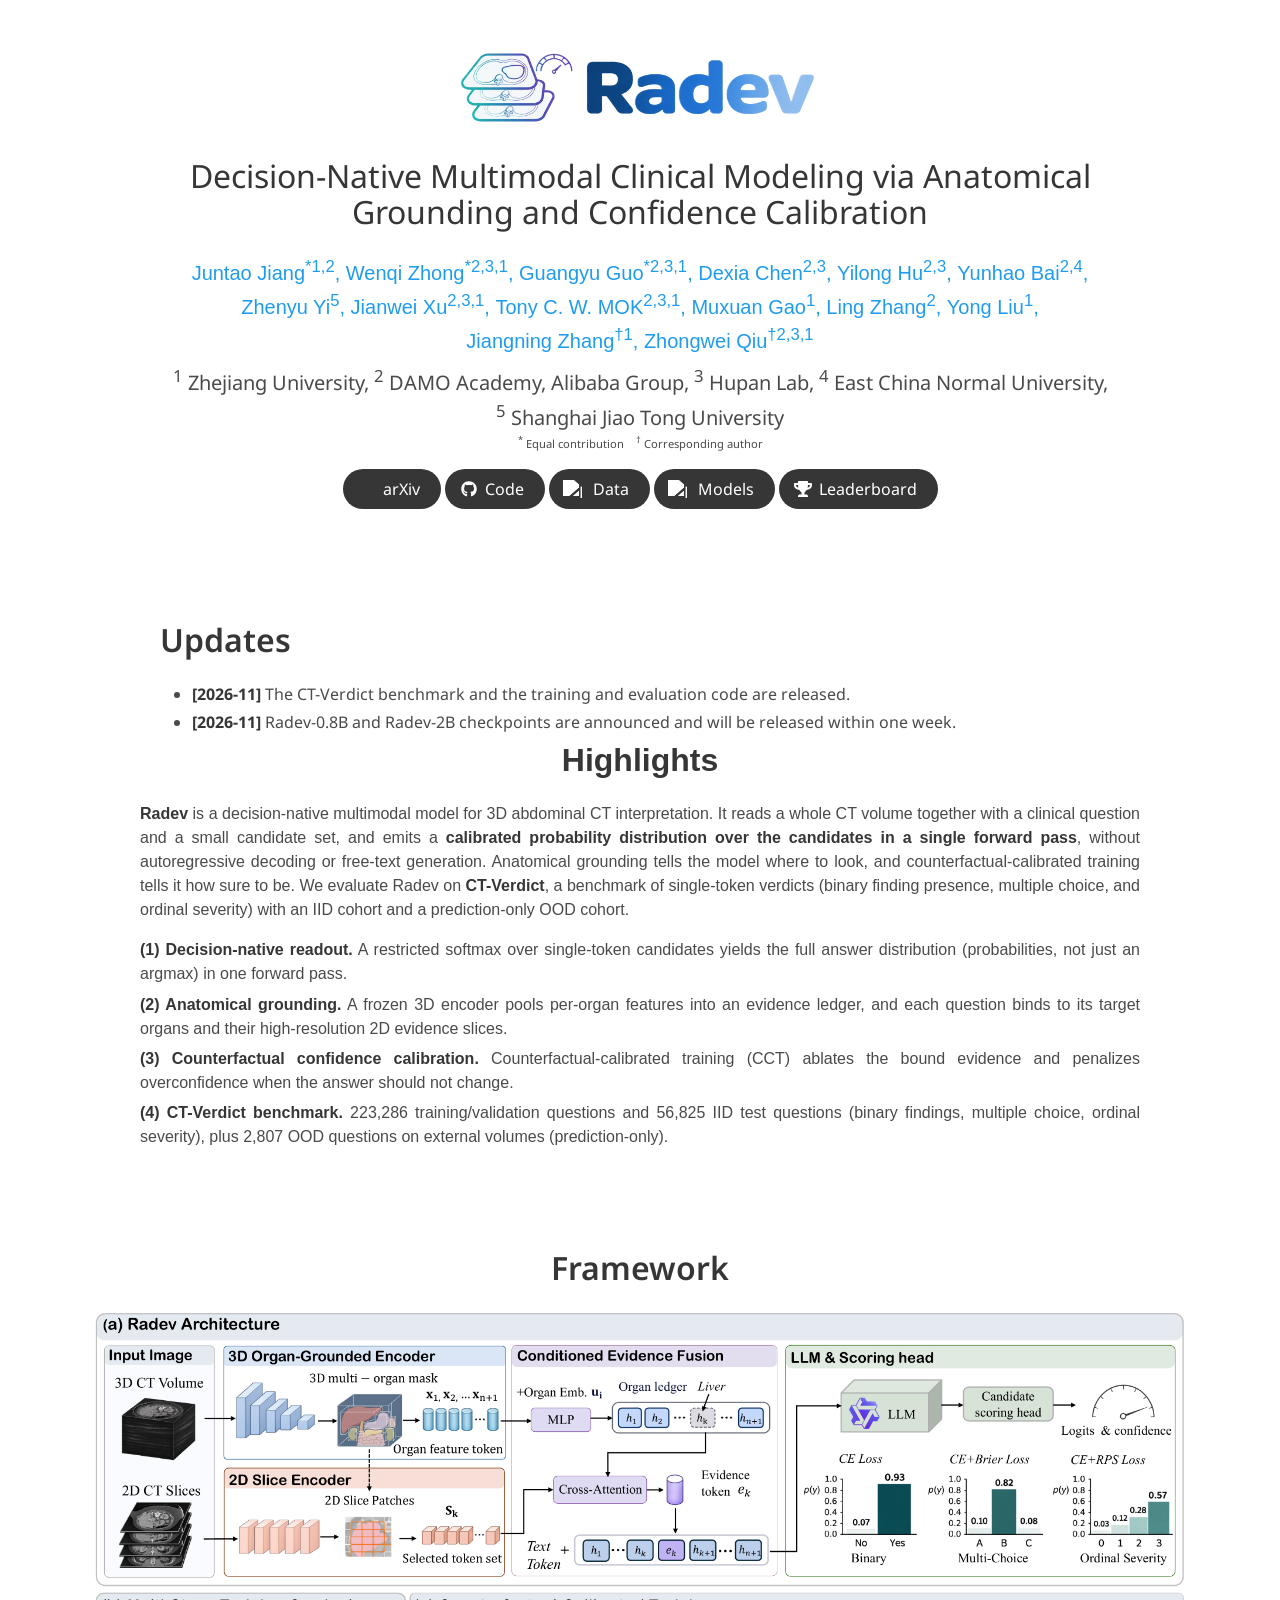
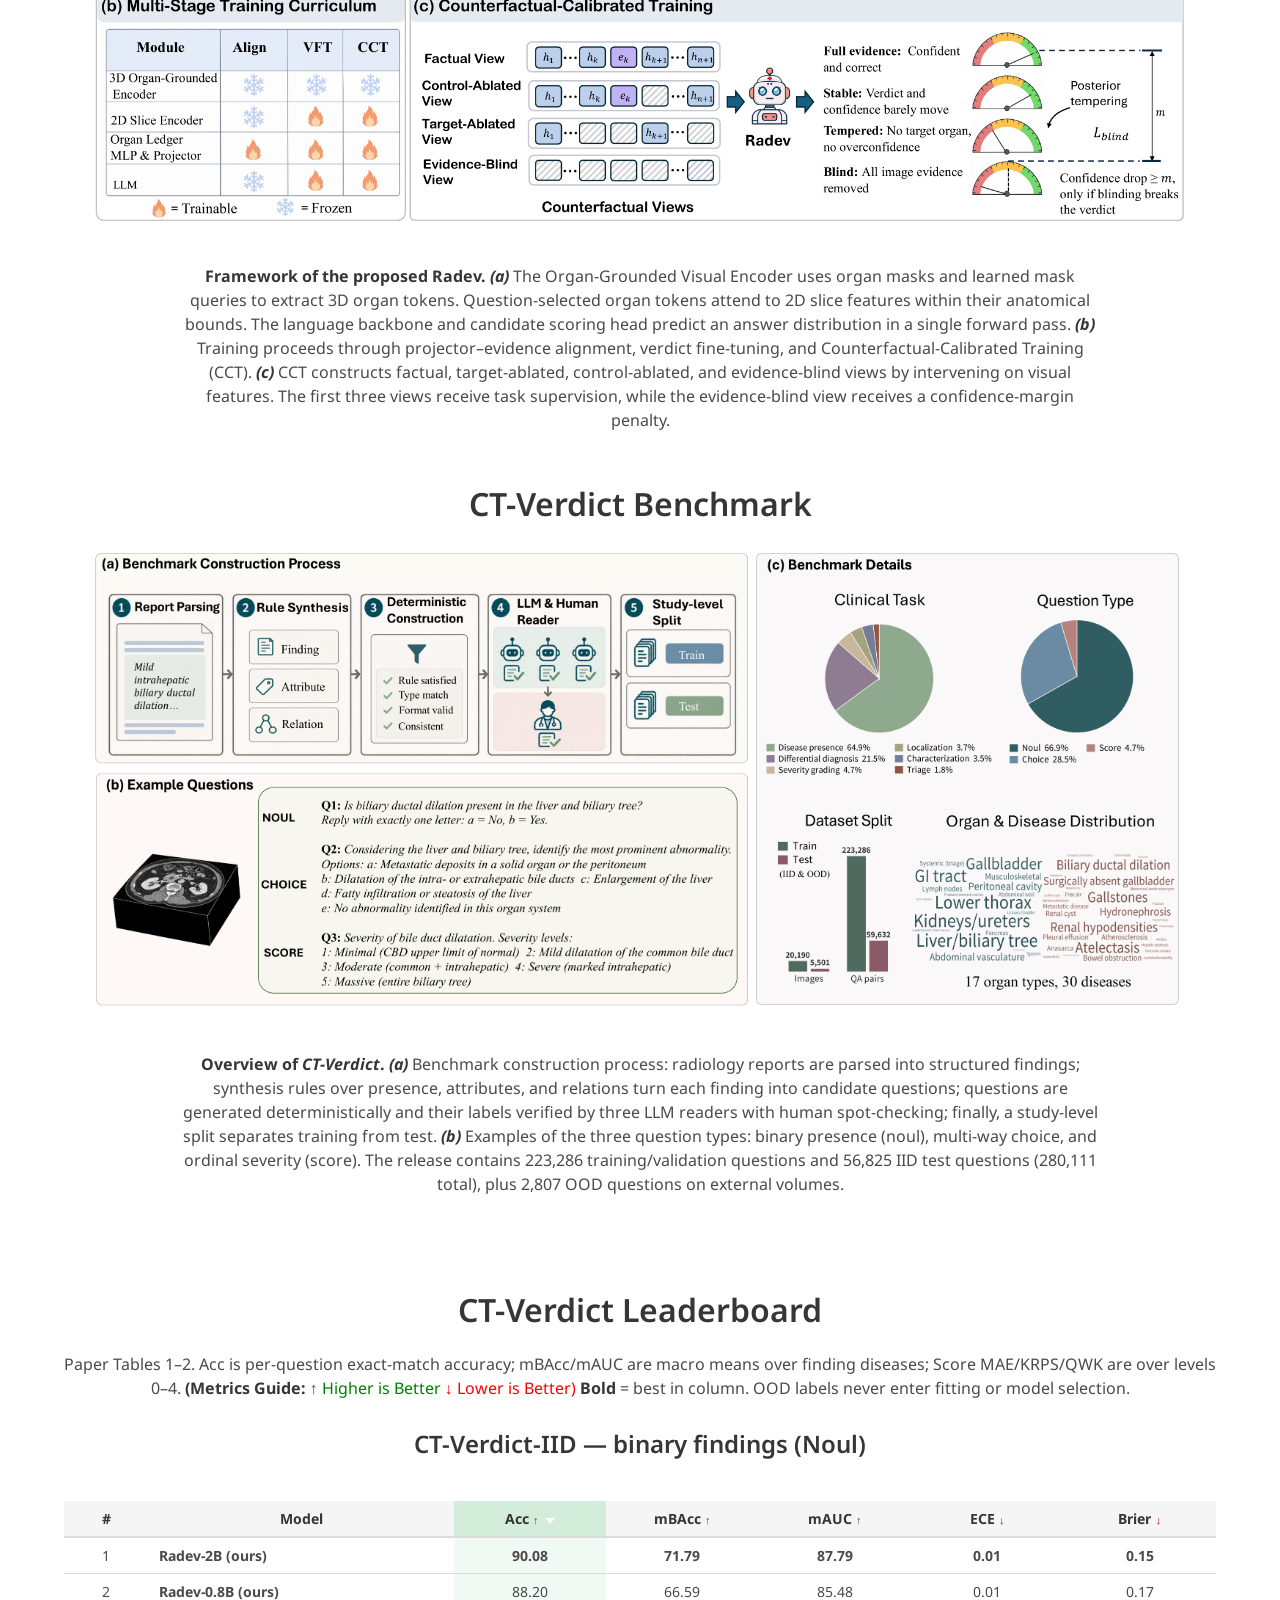
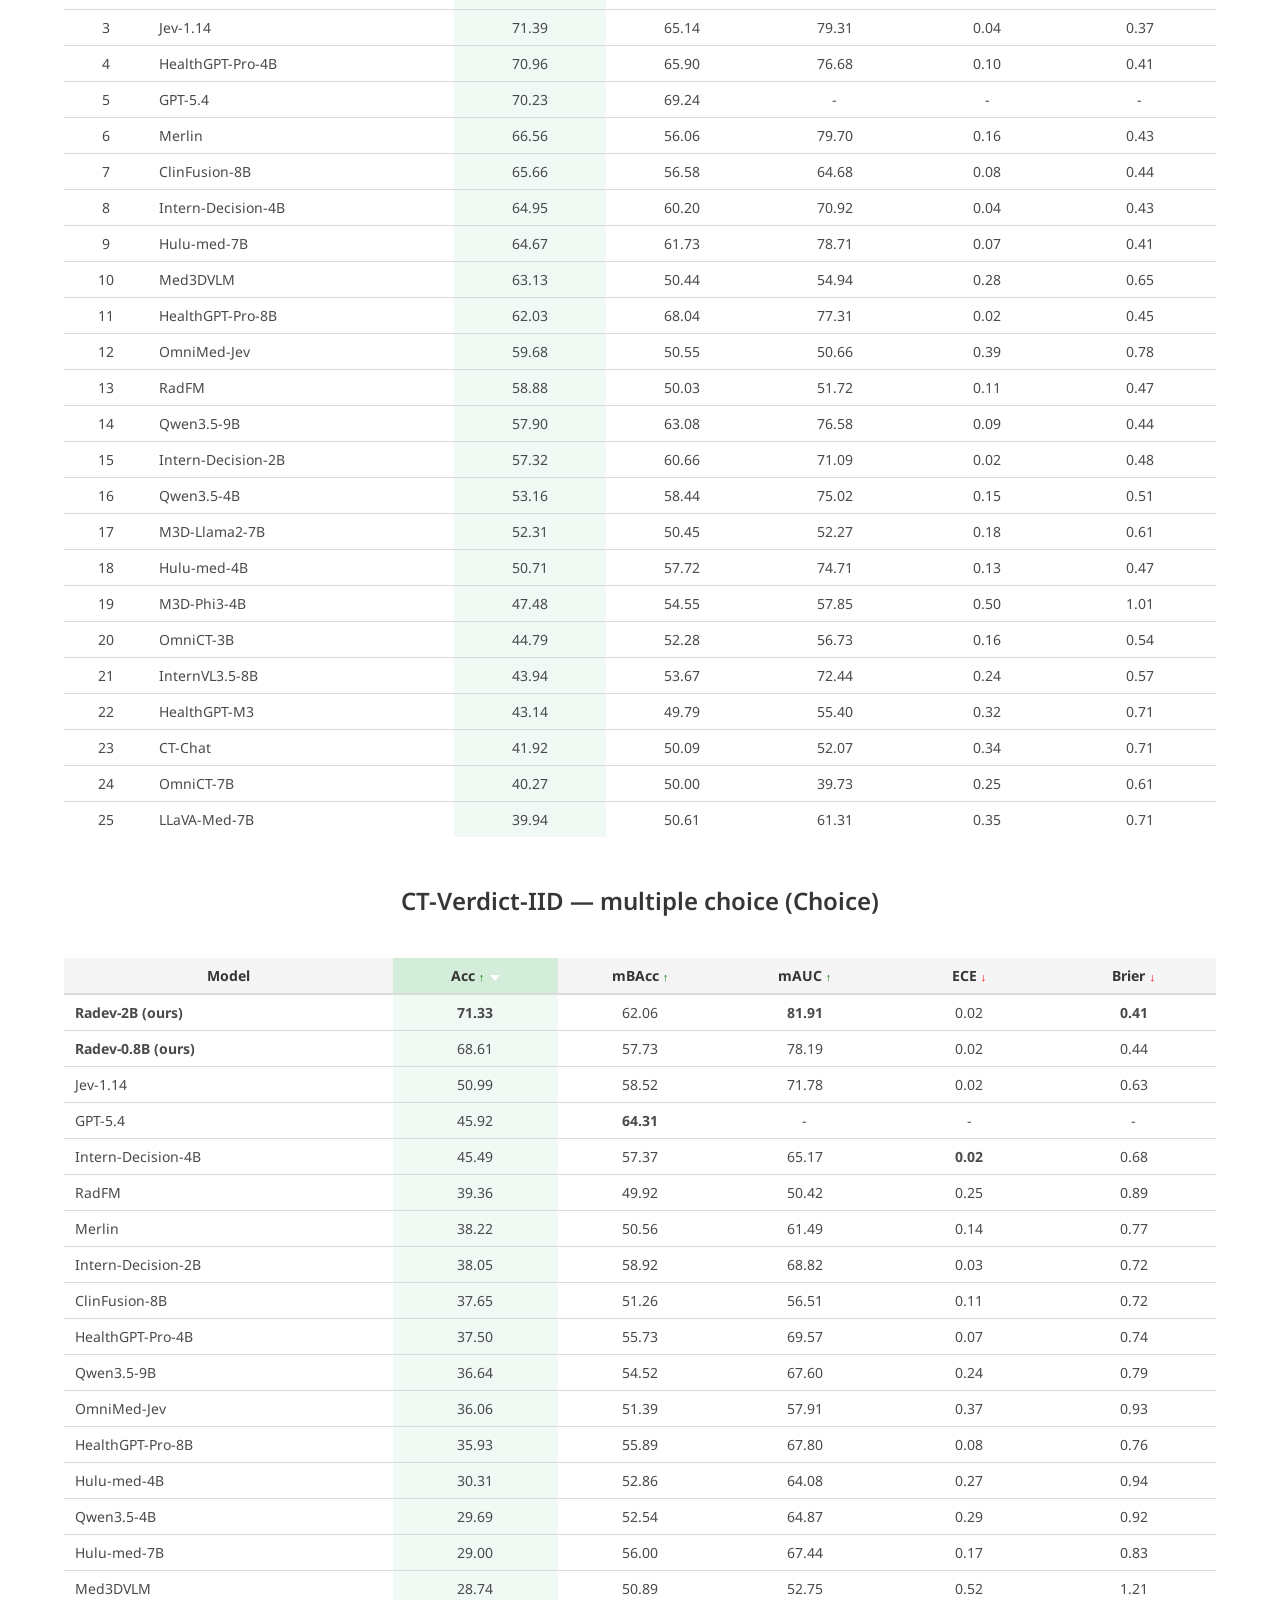
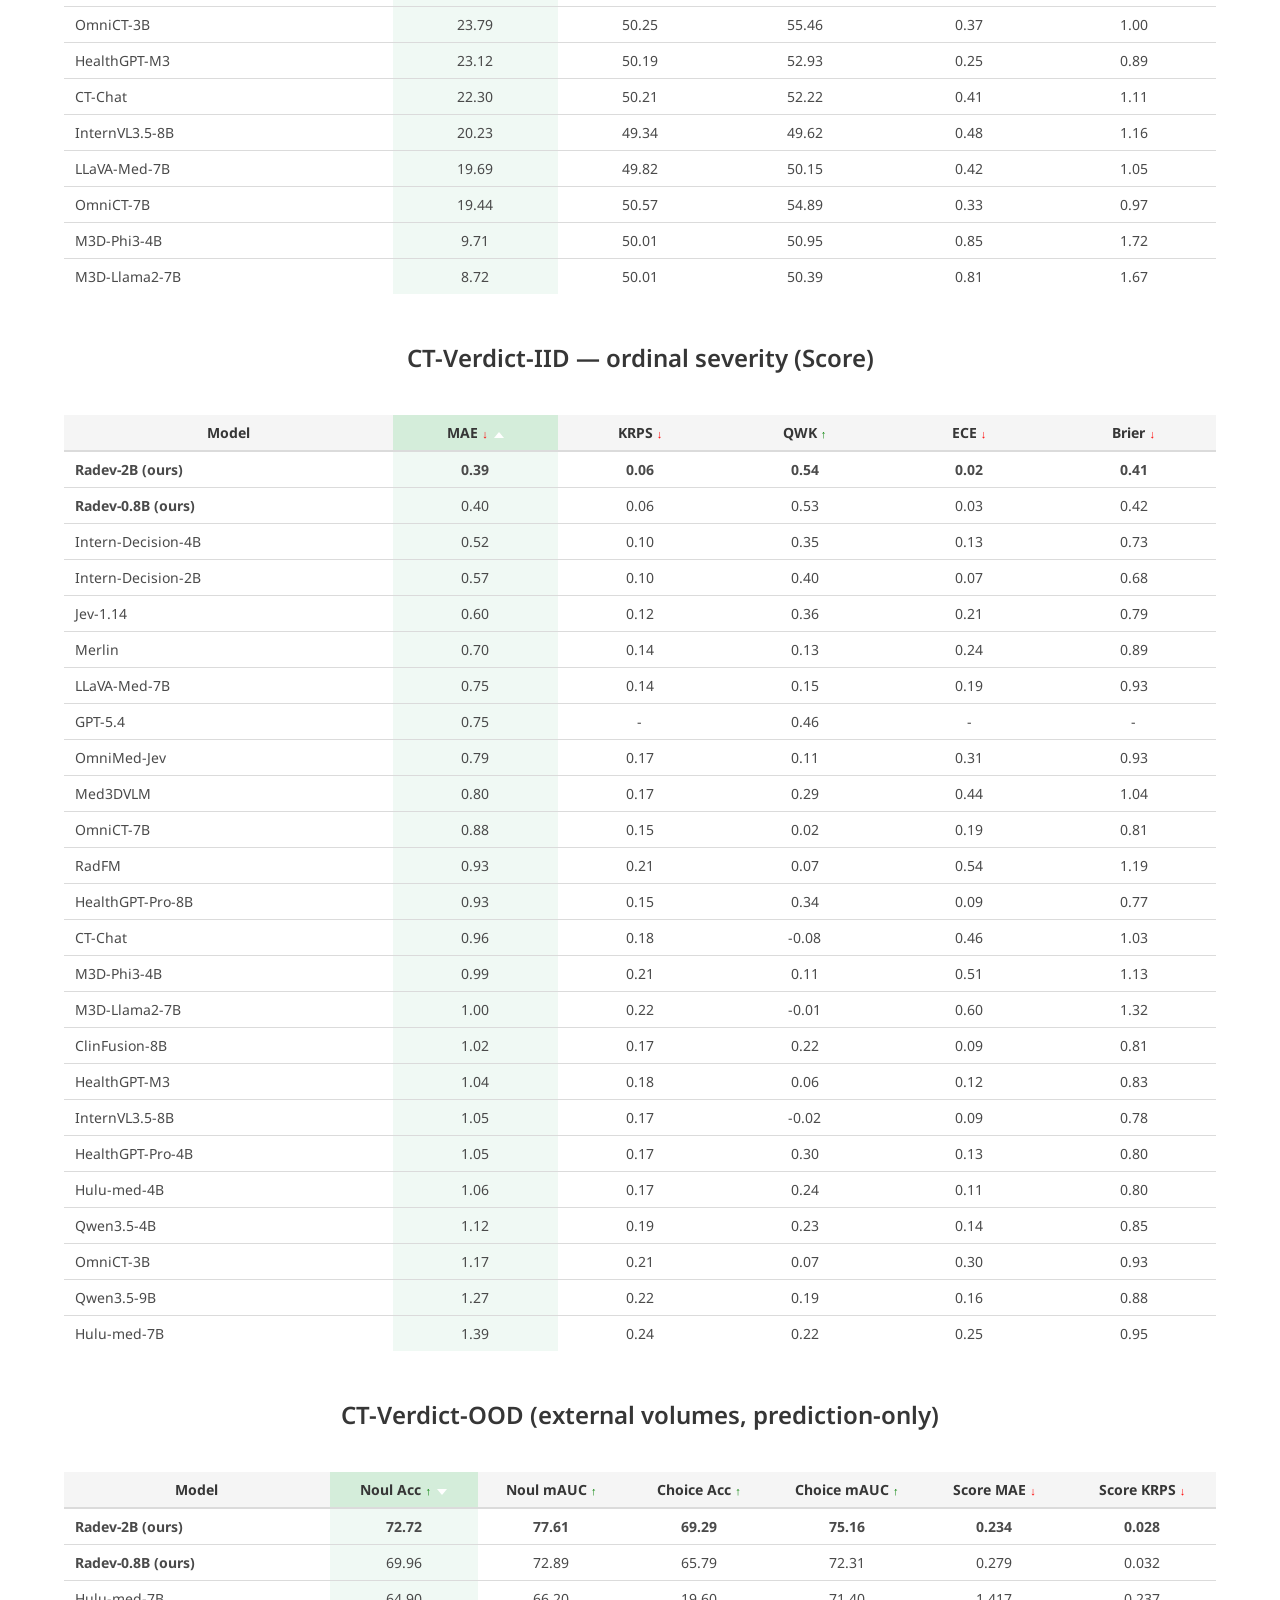
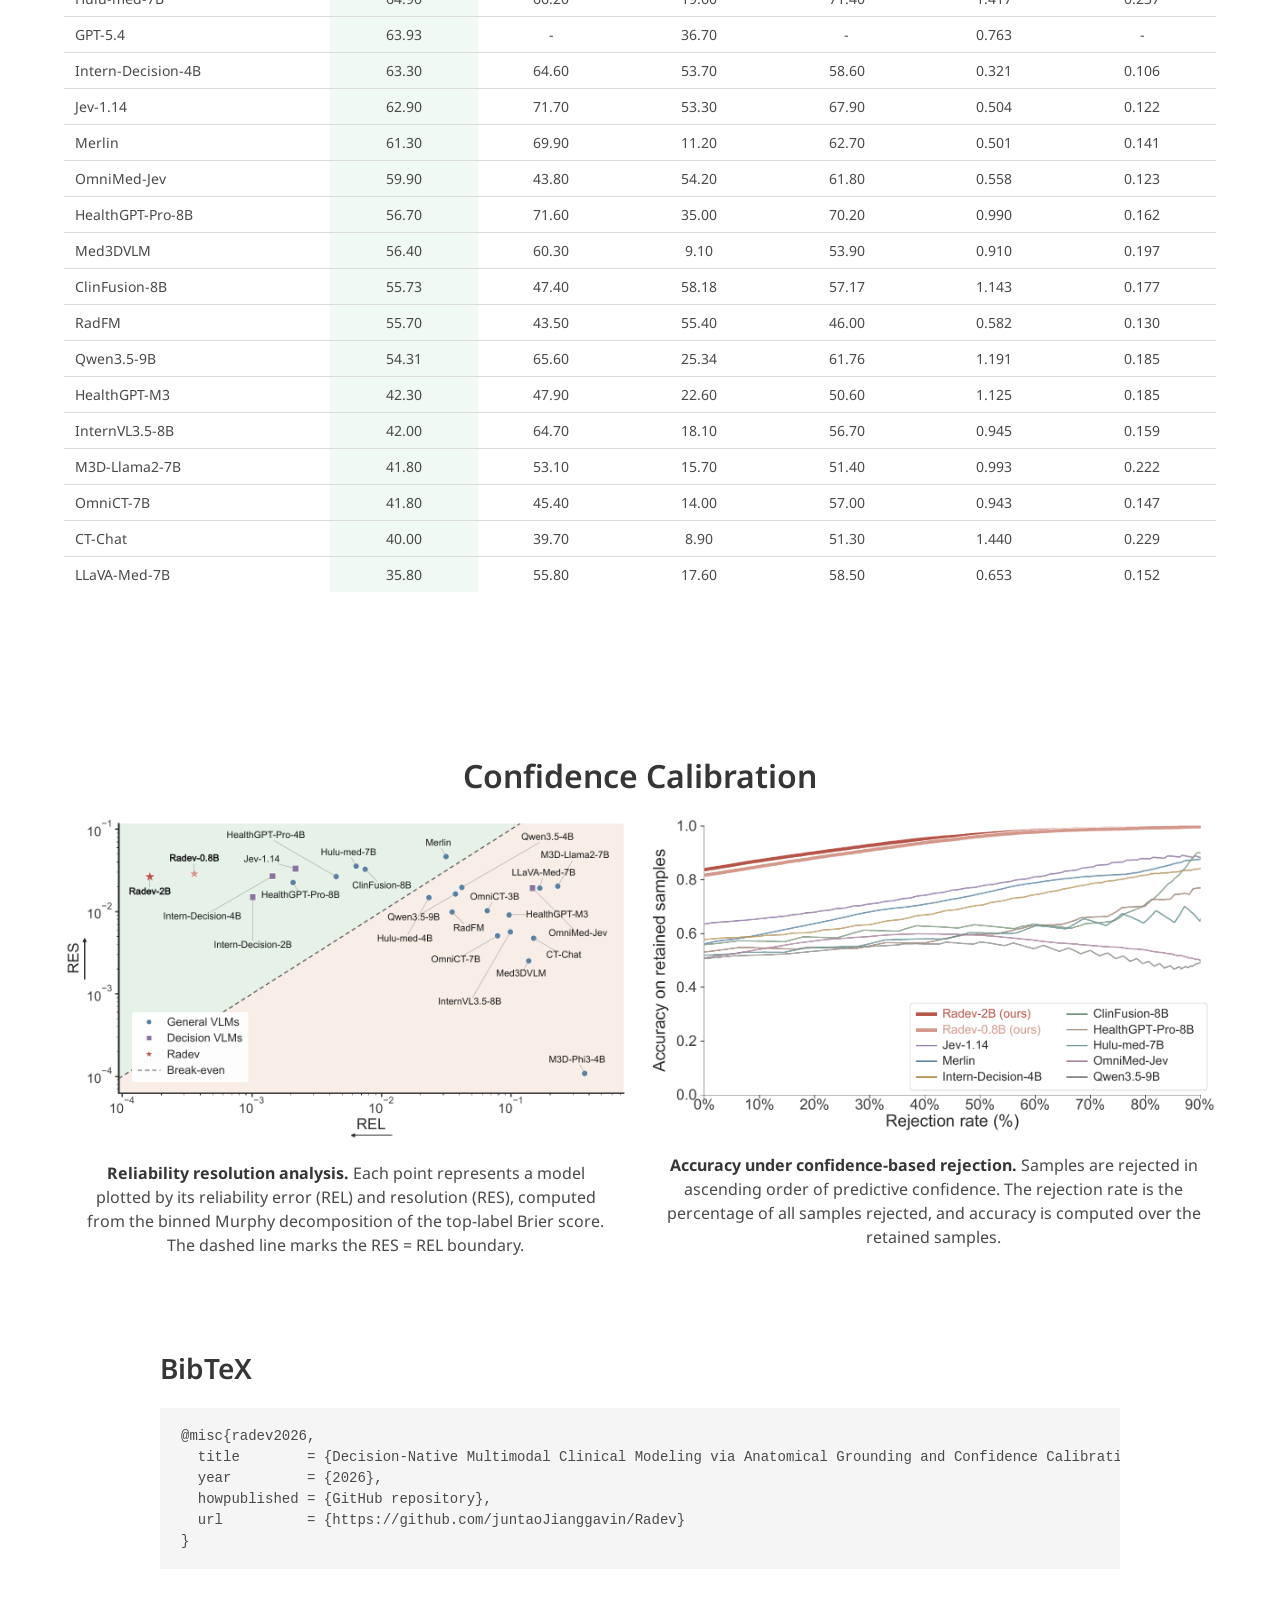
==== projects/Radev/index.html @ 3b638723 "Radev: Highlights lead paragraph uses abstract, keep numbered points, no dashes/semicolons" ====
<!DOCTYPE html>
<html>
<head>
<!-- Google tag (gtag.js) -->
<script async src="https://www.googletagmanager.com/gtag/js?id=G-E8B5FTJF8J"></script>
<script>
  window.dataLayer = window.dataLayer || [];
  function gtag(){dataLayer.push(arguments);}
  gtag('js', new Date());

  gtag('config', 'G-E8B5FTJF8J');
</script>
  <meta charset="utf-8">
  <meta name="description" content="Radev is a decision-native multimodal model for 3D CT interpretation: organ-grounded visual evidence, single-pass candidate probabilities, and counterfactual-calibrated confidence, evaluated on the CT-Verdict benchmark (IID + OOD).">
<meta name="keywords" content="CT, computed tomography, vision-language model, decision-native, confidence calibration, anatomical grounding, medical AI benchmark">
<meta name="viewport" content="width=device-width, initial-scale=1">
<title>Radev: Decision-Native Multimodal Clinical Modeling via Anatomical Grounding and Confidence Calibration</title>

  <link href="https://fonts.googleapis.com/css?family=Google+Sans|Noto+Sans|Castoro"
        rel="stylesheet">

  <link rel="stylesheet" href="./static/css/bulma.min.css">
  <link rel="stylesheet" href="./static/css/bulma-carousel.min.css">
  <link rel="stylesheet" href="./static/css/bulma-slider.min.css">
  <link rel="stylesheet" href="https://cdnjs.cloudflare.com/ajax/libs/font-awesome/6.4.0/css/all.min.css">
  <link rel="stylesheet"
        href="https://cdn.jsdelivr.net/gh/jpswalsh/academicons@1/css/academicons.min.css">
  <link rel="stylesheet" href="./static/css/index.css">
  <link rel="icon" href="./static/images/radev_icon.png">

  <script src="./static/js/jquery.min.js"></script>
  <script defer src="./static/js/fontawesome.all.min.js"></script>
  <script src="./static/js/bulma-carousel.min.js"></script>
  <script src="./static/js/bulma-slider.min.js"></script>
  <script src="./static/js/index.js"></script>

  <style>
    .hero.teaser .container {
      max-width: 1000px;
    }
    .no-sort {
        cursor: default;
        pointer-events: none;
        background-image: none !important;
    }

    .leaderboard-table {
        width: 100%;
        border-collapse: collapse;
        font-size: 14px;
        margin: 20px auto;
    }

    .leaderboard-table th {
        background-color: #f5f5f5;
        padding: 12px 8px;
        text-align: center;
        border: 1px solid #ddd;
        font-weight: bold;
        cursor: pointer;
        user-select: none;
        transition: background-color 0.2s;
    }

    .leaderboard-table th.no-sort {
        cursor: default;
    }

    .leaderboard-table td {
        padding: 8px;
        text-align: center;
        border: 1px solid #ddd;
        transition: background-color 0.2s;
    }

    .leaderboard-table tbody tr:hover {
        background-color: #f0f0f0;
    }

    .leaderboard-table tbody tr:hover td {
        background-color: #f0f0f0;
    }

    .leaderboard-table th:not(.no-sort):hover {
        background-color: #e0e0e0;
    }

    .leaderboard-table th.js-sort-active {
        background-color: #d4edda;
    }

    .leaderboard-table td.active-column {
        background-color: #f0f9f4;
    }

    .leaderboard-table tbody tr:hover td.active-column {
        background-color: #e0f0e8;
    }

    .leaderboard-table th:not(.no-sort)::after {
        content: '';
    }

    .leaderboard-table th.js-sort-active::after {
        content: ' ⇅';
        opacity: 1;
    }
    .leaderboard-table th.js-sort-asc::after,
    .leaderboard-table th.js-sort-desc::after {
        content: '';
        display: inline-block;
        margin-left: 6px;
        width: 0;
        height: 0;
        vertical-align: middle;
    }
    .leaderboard-table th.js-sort-asc::after {
        border-left: 5px solid transparent;
        border-right: 5px solid transparent;
        border-bottom: 6px solid #ffffff;
    }

    .leaderboard-table th.js-sort-desc::after {
        border-left: 5px solid transparent;
        border-right: 5px solid transparent;
        border-top: 6px solid #ffffff;
    }

    .leaderboard-container {
        overflow-x: auto;
        margin: 20px 0;
    }

    .overview-text {
      font-size: 1.05rem;
      line-height: 1.65;
      max-width: 900px;
      margin: 1.5rem auto 0 auto;
      text-align: justify;
      text-justify: inter-word;
      color: #222;
      hyphens: auto;
    }
  </style>

  <script type="text/javascript">
    document.addEventListener('DOMContentLoaded', () => {
      const tables = document.querySelectorAll('.js-sort-table');

      tables.forEach((table) => {
        const headers = table.querySelectorAll('th:not(.no-sort)');
        const tbody = table.querySelector('tbody');
        if (!tbody) return;

        const numbered = (table.querySelector('thead th') || {}).textContent === '#';
        const updateRowNumbers = () => {
          if (!numbered) return;
          const rows = tbody.querySelectorAll('tr');
          rows.forEach((row, index) => {
            const numberCell = row.cells[0];
            if (numberCell) {
              numberCell.textContent = index + 1;
            }
          });
        };

        const clearHeaderState = () => {
          headers.forEach((header) => {
            header.classList.remove('js-sort-active', 'js-sort-asc', 'js-sort-desc');
          });
        };

        const clearActiveColumn = () => {
          table.querySelectorAll('td').forEach((cell) => {
            cell.classList.remove('active-column');
          });
        };

        const highlightColumn = (columnIndex) => {
          const rows = tbody.querySelectorAll('tr');
          rows.forEach((row) => {
            const cell = row.cells[columnIndex];
            if (cell) {
              cell.classList.add('active-column');
            }
          });
        };

        const sortTable = (columnIndex, ascending, header) => {
          const rows = Array.from(tbody.querySelectorAll('tr'));

          rows.sort((rowA, rowB) => {
            const cellA = rowA.cells[columnIndex];
            const cellB = rowB.cells[columnIndex];

            const valueA = cellA ? cellA.textContent.trim() : '';
            const valueB = cellB ? cellB.textContent.trim() : '';

            if (valueA === '-' && valueB === '-') return 0;
            if (valueA === '-') return ascending ? 1 : -1;
            if (valueB === '-') return ascending ? -1 : 1;

            const numA = parseFloat(valueA);
            const numB = parseFloat(valueB);
            const bothNumeric = !Number.isNaN(numA) && !Number.isNaN(numB);

            if (bothNumeric) {
              return ascending ? numA - numB : numB - numA;
            }

            return ascending
              ? valueA.localeCompare(valueB)
              : valueB.localeCompare(valueA);
          });

          rows.forEach((row) => tbody.appendChild(row));

          updateRowNumbers();
          clearActiveColumn();
          highlightColumn(columnIndex);

          clearHeaderState();
          if (header) {
            header.classList.add('js-sort-active');
            header.classList.add(ascending ? 'js-sort-asc' : 'js-sort-desc');
          }
        };

        headers.forEach((header) => {
          const columnIndex = Number.parseInt(header.dataset.columnIndex, 10);
          if (Number.isNaN(columnIndex)) return;

          header.addEventListener('click', () => {
            const isAscending = header.classList.contains('js-sort-asc');
            sortTable(columnIndex, !isAscending, header);
          });
        });

        updateRowNumbers();

        const [defCol, defDir] = (table.dataset.defaultSort || '2:desc').split(':');
        const defaultHeader = table.querySelector('th[data-column-index="' + defCol + '"]');
        if (defaultHeader) {
          sortTable(Number(defCol), defDir === 'asc', defaultHeader);
        }
      });
    });
  </script>
</head>
<body>

<section class="hero">
  <div class="hero-body">
    <div class="container is-max-desktop">
      <div class="columns is-centered">
        <div class="column has-text-centered">
<h1 class="title is-1 publication-title">
  <img src="static/images/logo.png" alt="Radev" style="height: 1.8em; vertical-align: middle;">
</h1>
          <h1 class="title is-3" style="font-weight: normal;">Decision-Native Multimodal Clinical Modeling via Anatomical Grounding and Confidence Calibration</h1>
          <div class="is-size-5 publication-authors">
            <span class="author-block">Juntao Jiang<sup>*1,2</sup>,</span>
            <span class="author-block">Wenqi Zhong<sup>*2,3,1</sup>,</span>
            <span class="author-block"><a href="https://gyguo.github.io/">Guangyu Guo</a><sup>*2,3,1</sup>,</span>
            <span class="author-block">Dexia Chen<sup>2,3</sup>,</span>
            <span class="author-block">Yilong Hu<sup>2,3</sup>,</span>
            <span class="author-block"><a href="https://scholar.google.com/citations?user=5kJ22ZMAAAAJ">Yunhao Bai</a><sup>2,4</sup>,</span>
            <span class="author-block"><a href="https://scholar.google.com/citations?user=yoY2un8AAAAJ">Zhenyu Yi</a><sup>5</sup>,</span>
            <span class="author-block"><a href="https://scholar.google.com/citations?user=qirP1UIAAAAJ">Jianwei Xu</a><sup>2,3,1</sup>,</span>
            <span class="author-block"><a href="https://cwmok.github.io/">Tony C. W. MOK</a><sup>2,3,1</sup>,</span>
            <span class="author-block">Muxuan Gao<sup>1</sup>,</span>
            <span class="author-block"><a href="https://fabiozhang0722.github.io/">Ling Zhang</a><sup>2</sup>,</span>
            <span class="author-block"><a href="https://april.zju.edu.cn/team/dr-yong-liu/">Yong Liu</a><sup>1</sup>,</span>
            <span class="author-block"><a href="https://zhangzjn.github.io/">Jiangning Zhang</a><sup>&dagger;1</sup>,</span>
            <span class="author-block"><a href="https://ericzw.github.io/">Zhongwei Qiu</a><sup>&dagger;2,3,1</sup></span>
          </div>
          <div class="is-size-5 publication-affiliations" style="margin-top: 0.5rem;">
            <span class="author-block"><sup>1</sup> Zhejiang University,</span>
            <span class="author-block"><sup>2</sup> DAMO Academy, Alibaba Group,</span>
            <span class="author-block"><sup>3</sup> Hupan Lab,</span>
            <span class="author-block"><sup>4</sup> East China Normal University,</span>
            <span class="author-block"><sup>5</sup> Shanghai Jiao Tong University</span>
          </div>
          <p style="font-size:0.7em;"><sup>*</sup> Equal contribution &nbsp;&nbsp; <sup>&dagger;</sup> Corresponding author</p>
<div class="column has-text-centered">
  <div class="publication-links">
    <!-- arXiv Link (placeholder until ID is assigned) -->
    <span class="link-block">
      <a href="#" class="external-link button is-normal is-rounded is-dark">
        <span class="icon">
          <i class="ai ai-arxiv" style="color: white;"></i>
        </span>
        <span style="color: white;">arXiv</span>
      </a>
    </span>

    <!-- Code Link -->
    <span class="link-block">
      <a href="https://github.com/juntaoJianggavin/Radev" class="external-link button is-normal is-rounded is-dark">
        <span class="icon">
          <i class="fab fa-github" style="color: white;"></i>
        </span>
        <span style="color: white;">Code</span>
      </a>
    </span>

    <!-- Dataset Link (Hugging Face) -->
    <span class="link-block">
      <a href="https://huggingface.co/datasets/Gavinnnnnnnn/CT-Verdict" class="external-link button is-normal is-rounded is-dark">
        <span class="icon">
            <img src="https://huggingface.co/front/assets/huggingface_logo-noborder.svg"
                 alt="Hugging Face"
                 style="width: 1.2em; height: 1.2em; vertical-align: middle; filter: brightness(0) invert(1);">
        </span>
        <span style="color: white !important; margin-left: 4px;">Data</span>
      </a>
    </span>

    <!-- Models Link (Hugging Face) -->
    <span class="link-block">
      <a href="https://huggingface.co/Gavinnnnnnnn/Radev-2B" class="external-link button is-normal is-rounded is-dark">
        <span class="icon">
            <img src="https://huggingface.co/front/assets/huggingface_logo-noborder.svg"
                 alt="Hugging Face"
                 style="width: 1.2em; height: 1.2em; vertical-align: middle; filter: brightness(0) invert(1);">
        </span>
        <span style="color: white !important; margin-left: 4px;">Models</span>
      </a>
    </span>

    <!-- Leaderboard Link -->
    <span class="link-block">
      <a href="#leaderboard" class="external-link button is-normal is-rounded is-dark">
        <span class="icon">
          <i class="fas fa-trophy" style="color: white;"></i>
        </span>
        <span style="color: white;">Leaderboard</span>
      </a>
    </span>
  </div>
</div>

        </div>
      </div>
    </div>
  </div>
</section>

<section class="section" style="padding-bottom: 0.5rem;">
  <div class="container is-max-desktop">
    <div class="columns is-centered">
      <div class="column">
        <div class="content has-text-justified">
          <h2 class="title is-3">Updates</h2>
          <ul>
            <li><strong>[2026-11]</strong> The CT-Verdict benchmark and the training and evaluation code are released.</li>
            <li><strong>[2026-11]</strong> Radev-0.8B and Radev-2B checkpoints are announced and will be released within one week.</li>
          </ul>
        </div>
      </div>
    </div>
  </div>
</section>

<section class="hero teaser" style="margin-bottom: 1rem;">
  <div class="container">

    <!-- Highlights -->
    <div class="columns is-centered has-text-centered">
      <div class="column">
        <h2 class="title is-3">Highlights</h2>

        <div class="content has-text-justified">
          <p>
            <strong>Radev</strong> is a decision-native multimodal model for 3D abdominal CT interpretation. It reads a
            whole CT volume together with a clinical question and a small candidate set, and emits a
            <strong>calibrated probability distribution over the candidates in a single forward pass</strong>, without
            autoregressive decoding or free-text generation. Anatomical grounding tells the model where to look, and
            counterfactual-calibrated training tells it how sure to be. We evaluate Radev on <strong>CT-Verdict</strong>,
            a benchmark of single-token verdicts (binary finding presence, multiple choice, and ordinal severity) with
            an IID cohort and a prediction-only OOD cohort.
          </p>

          <p style="margin-bottom: 0.4rem;">
            <strong>(1) Decision-native readout.</strong>
            A restricted softmax over single-token candidates yields the full answer distribution
            (probabilities, not just an argmax) in one forward pass.
          </p>

          <p style="margin-bottom: 0.4rem;">
            <strong>(2) Anatomical grounding.</strong>
            A frozen 3D encoder pools per-organ features into an evidence ledger, and each question binds to its
            target organs and their high-resolution 2D evidence slices.
          </p>

          <p style="margin-bottom: 0.4rem;">
            <strong>(3) Counterfactual confidence calibration.</strong>
            Counterfactual-calibrated training (CCT) ablates the bound evidence and penalizes overconfidence
            when the answer should not change.
          </p>

          <p style="margin-bottom: 0.4rem;">
            <strong>(4) CT-Verdict benchmark.</strong>
            223,286 training/validation questions and 56,825 IID test questions (binary findings, multiple choice,
            ordinal severity), plus 2,807 OOD questions on external volumes (prediction-only).
          </p>
        </div>
      </div>
    </div>
    <!-- /Highlights -->

  </div>
</section>

<section class="section">
  <div class="container">

    <div class="columns is-centered">
      <div class="column">
        <div class="content has-text-centered">
          <h2 class="title is-3" style="margin-top: 30px;">Framework</h2>
          <img src="./static/images/framework.png" alt="Radev framework" style="max-width: 95%; display: block; margin: 0 auto;">
          <p style="text-align: center; margin: 40px auto 0 auto; width: 80%;">
            <strong>Framework of the proposed Radev.</strong>
            <strong><em>(a)</em></strong> The Organ-Grounded Visual Encoder uses organ masks and learned mask queries to extract 3D organ tokens.
            Question-selected organ tokens attend to 2D slice features within their anatomical bounds. The language backbone and candidate
            scoring head predict an answer distribution in a single forward pass.
            <strong><em>(b)</em></strong> Training proceeds through projector–evidence alignment, verdict fine-tuning, and Counterfactual-Calibrated Training (CCT).
            <strong><em>(c)</em></strong> CCT constructs factual, target-ablated, control-ablated, and evidence-blind views by intervening on visual features.
            The first three views receive task supervision, while the evidence-blind view receives a confidence-margin penalty.
          </p>
        </div>
      </div>
    </div>

    <div class="columns is-centered">
      <div class="column">
        <div class="content has-text-centered">
          <h2 class="title is-3" style="margin-top: 30px;">CT-Verdict Benchmark</h2>
          <img src="./static/images/benchmark.png" alt="CT-Verdict overview" style="max-width: 95%; display: block; margin: 0 auto;">
          <p style="text-align: center; margin: 40px auto 0 auto; width: 80%;">
            <strong>Overview of <em>CT-Verdict</em>.</strong>
            <strong><em>(a)</em></strong> Benchmark construction process: radiology reports are parsed into structured findings; synthesis rules over presence,
            attributes, and relations turn each finding into candidate questions; questions are generated deterministically and their labels verified by three LLM
            readers with human spot-checking; finally, a study-level split separates training from test.
            <strong><em>(b)</em></strong> Examples of the three question types: binary presence (noul), multi-way choice, and ordinal severity (score).
            The release contains 223,286 training/validation questions and 56,825 IID test questions (280,111 total),
            plus 2,807 OOD questions on external volumes.
          </p>
        </div>
      </div>
    </div>

  </div>
</section>

<section class="section">
  <div class="container">

    <div class="columns is-centered">
      <div class="column is-full has-text-centered content">

        <h2 class="title is-3" id="leaderboard">CT-Verdict Leaderboard</h2>
        <div class="content">
          <p class="mt-3">Paper Tables 1–2. Acc is per-question exact-match accuracy; mBAcc/mAUC are macro means over
            finding diseases; Score MAE/KRPS/QWK are over levels 0–4. <strong>(Metrics Guide:</strong>
            <span style="color: green;">↑ Higher is Better</span> <span style="color: red;">↓ Lower is Better)</span>
            <strong>Bold</strong> = best in column. OOD labels never enter fitting or model selection.</p>

          <h3 class="title is-4" style="margin-top: 30px;">CT-Verdict-IID — binary findings (Noul)</h3>
          <div class="leaderboard-container">
          <table class="js-sort-table leaderboard-table" id="results-iid-noul">
            <thead>
              <tr>
                <th style="vertical-align: middle; width: 50px;" data-column-index="0"><strong>#</strong></th>
                <th style="vertical-align: middle; width: 180px;" data-column-index="1"><strong>Model</strong></th>
                <th style="vertical-align: middle; width: 90px;" data-column-index="2"><strong>Acc <span style="color: green;font-size:0.8em">↑</span></strong></th>
                <th style="vertical-align: middle; width: 90px;" data-column-index="3"><strong>mBAcc <span style="color: green;font-size:0.8em">↑</span></strong></th>
                <th style="vertical-align: middle; width: 90px;" data-column-index="4"><strong>mAUC <span style="color: green;font-size:0.8em">↑</span></strong></th>
                <th style="vertical-align: middle; width: 90px;" data-column-index="5"><strong>ECE <span style="color: red;font-size:0.8em">↓</span></strong></th>
                <th style="vertical-align: middle; width: 90px;" data-column-index="6"><strong>Brier <span style="color: red;font-size:0.8em">↓</span></strong></th>
              </tr>
            </thead>
            <tbody>
            <tr><td>1</td><td style="text-align: left;">LLaVA-Med-7B</td><td>39.94</td><td>50.61</td><td>61.31</td><td>0.35</td><td>0.71</td></tr>
            <tr><td>2</td><td style="text-align: left;">RadFM</td><td>58.88</td><td>50.03</td><td>51.72</td><td>0.11</td><td>0.47</td></tr>
            <tr><td>3</td><td style="text-align: left;">CT-Chat</td><td>41.92</td><td>50.09</td><td>52.07</td><td>0.34</td><td>0.71</td></tr>
            <tr><td>4</td><td style="text-align: left;">M3D-Phi3-4B</td><td>47.48</td><td>54.55</td><td>57.85</td><td>0.50</td><td>1.01</td></tr>
            <tr><td>5</td><td style="text-align: left;">M3D-Llama2-7B</td><td>52.31</td><td>50.45</td><td>52.27</td><td>0.18</td><td>0.61</td></tr>
            <tr><td>6</td><td style="text-align: left;">Merlin</td><td>66.56</td><td>56.06</td><td>79.70</td><td>0.16</td><td>0.43</td></tr>
            <tr><td>7</td><td style="text-align: left;">HealthGPT-M3</td><td>43.14</td><td>49.79</td><td>55.40</td><td>0.32</td><td>0.71</td></tr>
            <tr><td>8</td><td style="text-align: left;">Med3DVLM</td><td>63.13</td><td>50.44</td><td>54.94</td><td>0.28</td><td>0.65</td></tr>
            <tr><td>9</td><td style="text-align: left;">InternVL3.5-8B</td><td>43.94</td><td>53.67</td><td>72.44</td><td>0.24</td><td>0.57</td></tr>
            <tr><td>10</td><td style="text-align: left;">Hulu-med-4B</td><td>50.71</td><td>57.72</td><td>74.71</td><td>0.13</td><td>0.47</td></tr>
            <tr><td>11</td><td style="text-align: left;">Hulu-med-7B</td><td>64.67</td><td>61.73</td><td>78.71</td><td>0.07</td><td>0.41</td></tr>
            <tr><td>12</td><td style="text-align: left;">Qwen3.5-4B</td><td>53.16</td><td>58.44</td><td>75.02</td><td>0.15</td><td>0.51</td></tr>
            <tr><td>13</td><td style="text-align: left;">Qwen3.5-9B</td><td>57.90</td><td>63.08</td><td>76.58</td><td>0.09</td><td>0.44</td></tr>
            <tr><td>14</td><td style="text-align: left;">OmniCT-3B</td><td>44.79</td><td>52.28</td><td>56.73</td><td>0.16</td><td>0.54</td></tr>
            <tr><td>15</td><td style="text-align: left;">OmniCT-7B</td><td>40.27</td><td>50.00</td><td>39.73</td><td>0.25</td><td>0.61</td></tr>
            <tr><td>16</td><td style="text-align: left;">HealthGPT-Pro-4B</td><td>70.96</td><td>65.90</td><td>76.68</td><td>0.10</td><td>0.41</td></tr>
            <tr><td>17</td><td style="text-align: left;">HealthGPT-Pro-8B</td><td>62.03</td><td>68.04</td><td>77.31</td><td>0.02</td><td>0.45</td></tr>
            <tr><td>18</td><td style="text-align: left;">ClinFusion-8B</td><td>65.66</td><td>56.58</td><td>64.68</td><td>0.08</td><td>0.44</td></tr>
            <tr><td>19</td><td style="text-align: left;">GPT-5.4</td><td>70.23</td><td>69.24</td><td>-</td><td>-</td><td>-</td></tr>
            <tr><td>20</td><td style="text-align: left;">OmniMed-Jev</td><td>59.68</td><td>50.55</td><td>50.66</td><td>0.39</td><td>0.78</td></tr>
            <tr><td>21</td><td style="text-align: left;">Intern-Decision-2B</td><td>57.32</td><td>60.66</td><td>71.09</td><td>0.02</td><td>0.48</td></tr>
            <tr><td>22</td><td style="text-align: left;">Intern-Decision-4B</td><td>64.95</td><td>60.20</td><td>70.92</td><td>0.04</td><td>0.43</td></tr>
            <tr><td>23</td><td style="text-align: left;">Jev-1.14</td><td>71.39</td><td>65.14</td><td>79.31</td><td>0.04</td><td>0.37</td></tr>
            <tr><td>24</td><td style="text-align: left;"><b>Radev-0.8B (ours)</b></td><td>88.20</td><td>66.59</td><td>85.48</td><td>0.01</td><td>0.17</td></tr>
            <tr><td>25</td><td style="text-align: left;"><b>Radev-2B (ours)</b></td><td><b>90.08</b></td><td><b>71.79</b></td><td><b>87.79</b></td><td><b>0.01</b></td><td><b>0.15</b></td></tr>
            </tbody>
          </table>
          </div>

          <h3 class="title is-4" style="margin-top: 30px;">CT-Verdict-IID — multiple choice (Choice)</h3>
          <div class="leaderboard-container">
          <table class="js-sort-table leaderboard-table" id="results-iid-choice" data-default-sort="1:desc">
            <thead>
              <tr>
                <th style="vertical-align: middle; width: 180px;" data-column-index="0"><strong>Model</strong></th>
                <th style="vertical-align: middle; width: 90px;" data-column-index="1"><strong>Acc <span style="color: green;font-size:0.8em">↑</span></strong></th>
                <th style="vertical-align: middle; width: 90px;" data-column-index="2"><strong>mBAcc <span style="color: green;font-size:0.8em">↑</span></strong></th>
                <th style="vertical-align: middle; width: 90px;" data-column-index="3"><strong>mAUC <span style="color: green;font-size:0.8em">↑</span></strong></th>
                <th style="vertical-align: middle; width: 90px;" data-column-index="4"><strong>ECE <span style="color: red;font-size:0.8em">↓</span></strong></th>
                <th style="vertical-align: middle; width: 90px;" data-column-index="5"><strong>Brier <span style="color: red;font-size:0.8em">↓</span></strong></th>
              </tr>
            </thead>
            <tbody>
            <tr><td style="text-align: left;">LLaVA-Med-7B</td><td>19.69</td><td>49.82</td><td>50.15</td><td>0.42</td><td>1.05</td></tr>
            <tr><td style="text-align: left;">RadFM</td><td>39.36</td><td>49.92</td><td>50.42</td><td>0.25</td><td>0.89</td></tr>
            <tr><td style="text-align: left;">CT-Chat</td><td>22.30</td><td>50.21</td><td>52.22</td><td>0.41</td><td>1.11</td></tr>
            <tr><td style="text-align: left;">M3D-Phi3-4B</td><td>9.71</td><td>50.01</td><td>50.95</td><td>0.85</td><td>1.72</td></tr>
            <tr><td style="text-align: left;">M3D-Llama2-7B</td><td>8.72</td><td>50.01</td><td>50.39</td><td>0.81</td><td>1.67</td></tr>
            <tr><td style="text-align: left;">Merlin</td><td>38.22</td><td>50.56</td><td>61.49</td><td>0.14</td><td>0.77</td></tr>
            <tr><td style="text-align: left;">HealthGPT-M3</td><td>23.12</td><td>50.19</td><td>52.93</td><td>0.25</td><td>0.89</td></tr>
            <tr><td style="text-align: left;">Med3DVLM</td><td>28.74</td><td>50.89</td><td>52.75</td><td>0.52</td><td>1.21</td></tr>
            <tr><td style="text-align: left;">InternVL3.5-8B</td><td>20.23</td><td>49.34</td><td>49.62</td><td>0.48</td><td>1.16</td></tr>
            <tr><td style="text-align: left;">Hulu-med-4B</td><td>30.31</td><td>52.86</td><td>64.08</td><td>0.27</td><td>0.94</td></tr>
            <tr><td style="text-align: left;">Hulu-med-7B</td><td>29.00</td><td>56.00</td><td>67.44</td><td>0.17</td><td>0.83</td></tr>
            <tr><td style="text-align: left;">Qwen3.5-4B</td><td>29.69</td><td>52.54</td><td>64.87</td><td>0.29</td><td>0.92</td></tr>
            <tr><td style="text-align: left;">Qwen3.5-9B</td><td>36.64</td><td>54.52</td><td>67.60</td><td>0.24</td><td>0.79</td></tr>
            <tr><td style="text-align: left;">OmniCT-3B</td><td>23.79</td><td>50.25</td><td>55.46</td><td>0.37</td><td>1.00</td></tr>
            <tr><td style="text-align: left;">OmniCT-7B</td><td>19.44</td><td>50.57</td><td>54.89</td><td>0.33</td><td>0.97</td></tr>
            <tr><td style="text-align: left;">HealthGPT-Pro-4B</td><td>37.50</td><td>55.73</td><td>69.57</td><td>0.07</td><td>0.74</td></tr>
            <tr><td style="text-align: left;">HealthGPT-Pro-8B</td><td>35.93</td><td>55.89</td><td>67.80</td><td>0.08</td><td>0.76</td></tr>
            <tr><td style="text-align: left;">ClinFusion-8B</td><td>37.65</td><td>51.26</td><td>56.51</td><td>0.11</td><td>0.72</td></tr>
            <tr><td style="text-align: left;">GPT-5.4</td><td>45.92</td><td><b>64.31</b></td><td>-</td><td>-</td><td>-</td></tr>
            <tr><td style="text-align: left;">OmniMed-Jev</td><td>36.06</td><td>51.39</td><td>57.91</td><td>0.37</td><td>0.93</td></tr>
            <tr><td style="text-align: left;">Intern-Decision-2B</td><td>38.05</td><td>58.92</td><td>68.82</td><td>0.03</td><td>0.72</td></tr>
            <tr><td style="text-align: left;">Intern-Decision-4B</td><td>45.49</td><td>57.37</td><td>65.17</td><td><b>0.02</b></td><td>0.68</td></tr>
            <tr><td style="text-align: left;">Jev-1.14</td><td>50.99</td><td>58.52</td><td>71.78</td><td>0.02</td><td>0.63</td></tr>
            <tr><td style="text-align: left;"><b>Radev-0.8B (ours)</b></td><td>68.61</td><td>57.73</td><td>78.19</td><td>0.02</td><td>0.44</td></tr>
            <tr><td style="text-align: left;"><b>Radev-2B (ours)</b></td><td><b>71.33</b></td><td>62.06</td><td><b>81.91</b></td><td>0.02</td><td><b>0.41</b></td></tr>
            </tbody>
          </table>
          </div>

          <h3 class="title is-4" style="margin-top: 30px;">CT-Verdict-IID — ordinal severity (Score)</h3>
          <div class="leaderboard-container">
          <table class="js-sort-table leaderboard-table" id="results-iid-score" data-default-sort="1:asc">
            <thead>
              <tr>
                <th style="vertical-align: middle; width: 180px;" data-column-index="0"><strong>Model</strong></th>
                <th style="vertical-align: middle; width: 90px;" data-column-index="1"><strong>MAE <span style="color: red;font-size:0.8em">↓</span></strong></th>
                <th style="vertical-align: middle; width: 90px;" data-column-index="2"><strong>KRPS <span style="color: red;font-size:0.8em">↓</span></strong></th>
                <th style="vertical-align: middle; width: 90px;" data-column-index="3"><strong>QWK <span style="color: green;font-size:0.8em">↑</span></strong></th>
                <th style="vertical-align: middle; width: 90px;" data-column-index="4"><strong>ECE <span style="color: red;font-size:0.8em">↓</span></strong></th>
                <th style="vertical-align: middle; width: 90px;" data-column-index="5"><strong>Brier <span style="color: red;font-size:0.8em">↓</span></strong></th>
              </tr>
            </thead>
            <tbody>
            <tr><td style="text-align: left;">LLaVA-Med-7B</td><td>0.75</td><td>0.14</td><td>0.15</td><td>0.19</td><td>0.93</td></tr>
            <tr><td style="text-align: left;">RadFM</td><td>0.93</td><td>0.21</td><td>0.07</td><td>0.54</td><td>1.19</td></tr>
            <tr><td style="text-align: left;">CT-Chat</td><td>0.96</td><td>0.18</td><td>-0.08</td><td>0.46</td><td>1.03</td></tr>
            <tr><td style="text-align: left;">M3D-Phi3-4B</td><td>0.99</td><td>0.21</td><td>0.11</td><td>0.51</td><td>1.13</td></tr>
            <tr><td style="text-align: left;">M3D-Llama2-7B</td><td>1.00</td><td>0.22</td><td>-0.01</td><td>0.60</td><td>1.32</td></tr>
            <tr><td style="text-align: left;">Merlin</td><td>0.70</td><td>0.14</td><td>0.13</td><td>0.24</td><td>0.89</td></tr>
            <tr><td style="text-align: left;">HealthGPT-M3</td><td>1.04</td><td>0.18</td><td>0.06</td><td>0.12</td><td>0.83</td></tr>
            <tr><td style="text-align: left;">Med3DVLM</td><td>0.80</td><td>0.17</td><td>0.29</td><td>0.44</td><td>1.04</td></tr>
            <tr><td style="text-align: left;">InternVL3.5-8B</td><td>1.05</td><td>0.17</td><td>-0.02</td><td>0.09</td><td>0.78</td></tr>
            <tr><td style="text-align: left;">Hulu-med-4B</td><td>1.06</td><td>0.17</td><td>0.24</td><td>0.11</td><td>0.80</td></tr>
            <tr><td style="text-align: left;">Hulu-med-7B</td><td>1.39</td><td>0.24</td><td>0.22</td><td>0.25</td><td>0.95</td></tr>
            <tr><td style="text-align: left;">Qwen3.5-4B</td><td>1.12</td><td>0.19</td><td>0.23</td><td>0.14</td><td>0.85</td></tr>
            <tr><td style="text-align: left;">Qwen3.5-9B</td><td>1.27</td><td>0.22</td><td>0.19</td><td>0.16</td><td>0.88</td></tr>
            <tr><td style="text-align: left;">OmniCT-3B</td><td>1.17</td><td>0.21</td><td>0.07</td><td>0.30</td><td>0.93</td></tr>
            <tr><td style="text-align: left;">OmniCT-7B</td><td>0.88</td><td>0.15</td><td>0.02</td><td>0.19</td><td>0.81</td></tr>
            <tr><td style="text-align: left;">HealthGPT-Pro-4B</td><td>1.05</td><td>0.17</td><td>0.30</td><td>0.13</td><td>0.80</td></tr>
            <tr><td style="text-align: left;">HealthGPT-Pro-8B</td><td>0.93</td><td>0.15</td><td>0.34</td><td>0.09</td><td>0.77</td></tr>
            <tr><td style="text-align: left;">ClinFusion-8B</td><td>1.02</td><td>0.17</td><td>0.22</td><td>0.09</td><td>0.81</td></tr>
            <tr><td style="text-align: left;">GPT-5.4</td><td>0.75</td><td>-</td><td>0.46</td><td>-</td><td>-</td></tr>
            <tr><td style="text-align: left;">OmniMed-Jev</td><td>0.79</td><td>0.17</td><td>0.11</td><td>0.31</td><td>0.93</td></tr>
            <tr><td style="text-align: left;">Intern-Decision-2B</td><td>0.57</td><td>0.10</td><td>0.40</td><td>0.07</td><td>0.68</td></tr>
            <tr><td style="text-align: left;">Intern-Decision-4B</td><td>0.52</td><td>0.10</td><td>0.35</td><td>0.13</td><td>0.73</td></tr>
            <tr><td style="text-align: left;">Jev-1.14</td><td>0.60</td><td>0.12</td><td>0.36</td><td>0.21</td><td>0.79</td></tr>
            <tr><td style="text-align: left;"><b>Radev-0.8B (ours)</b></td><td>0.40</td><td>0.06</td><td>0.53</td><td>0.03</td><td>0.42</td></tr>
            <tr><td style="text-align: left;"><b>Radev-2B (ours)</b></td><td><b>0.39</b></td><td><b>0.06</b></td><td><b>0.54</b></td><td><b>0.02</b></td><td><b>0.41</b></td></tr>
            </tbody>
          </table>
          </div>

          <h3 class="title is-4" style="margin-top: 30px;">CT-Verdict-OOD (external volumes, prediction-only)</h3>
          <div class="leaderboard-container">
          <table class="js-sort-table leaderboard-table" id="results-ood" data-default-sort="1:desc">
            <thead>
              <tr>
                <th style="vertical-align: middle; width: 180px;" data-column-index="0"><strong>Model</strong></th>
                <th style="vertical-align: middle; width: 100px;" data-column-index="1"><strong>Noul Acc <span style="color: green;font-size:0.8em">↑</span></strong></th>
                <th style="vertical-align: middle; width: 100px;" data-column-index="2"><strong>Noul mAUC <span style="color: green;font-size:0.8em">↑</span></strong></th>
                <th style="vertical-align: middle; width: 100px;" data-column-index="3"><strong>Choice Acc <span style="color: green;font-size:0.8em">↑</span></strong></th>
                <th style="vertical-align: middle; width: 100px;" data-column-index="4"><strong>Choice mAUC <span style="color: green;font-size:0.8em">↑</span></strong></th>
                <th style="vertical-align: middle; width: 100px;" data-column-index="5"><strong>Score MAE <span style="color: red;font-size:0.8em">↓</span></strong></th>
                <th style="vertical-align: middle; width: 100px;" data-column-index="6"><strong>Score KRPS <span style="color: red;font-size:0.8em">↓</span></strong></th>
              </tr>
            </thead>
            <tbody>
            <tr><td style="text-align: left;">LLaVA-Med-7B</td><td>35.80</td><td>55.80</td><td>17.60</td><td>58.50</td><td>0.653</td><td>0.152</td></tr>
            <tr><td style="text-align: left;">RadFM</td><td>55.70</td><td>43.50</td><td>55.40</td><td>46.00</td><td>0.582</td><td>0.130</td></tr>
            <tr><td style="text-align: left;">CT-Chat</td><td>40.00</td><td>39.70</td><td>8.90</td><td>51.30</td><td>1.440</td><td>0.229</td></tr>
            <tr><td style="text-align: left;">M3D-Llama2-7B</td><td>41.80</td><td>53.10</td><td>15.70</td><td>51.40</td><td>0.993</td><td>0.222</td></tr>
            <tr><td style="text-align: left;">Merlin</td><td>61.30</td><td>69.90</td><td>11.20</td><td>62.70</td><td>0.501</td><td>0.141</td></tr>
            <tr><td style="text-align: left;">HealthGPT-M3</td><td>42.30</td><td>47.90</td><td>22.60</td><td>50.60</td><td>1.125</td><td>0.185</td></tr>
            <tr><td style="text-align: left;">Med3DVLM</td><td>56.40</td><td>60.30</td><td>9.10</td><td>53.90</td><td>0.910</td><td>0.197</td></tr>
            <tr><td style="text-align: left;">InternVL3.5-8B</td><td>42.00</td><td>64.70</td><td>18.10</td><td>56.70</td><td>0.945</td><td>0.159</td></tr>
            <tr><td style="text-align: left;">Hulu-med-7B</td><td>64.90</td><td>66.20</td><td>19.60</td><td>71.40</td><td>1.417</td><td>0.237</td></tr>
            <tr><td style="text-align: left;">Qwen3.5-9B</td><td>54.31</td><td>65.60</td><td>25.34</td><td>61.76</td><td>1.191</td><td>0.185</td></tr>
            <tr><td style="text-align: left;">OmniCT-7B</td><td>41.80</td><td>45.40</td><td>14.00</td><td>57.00</td><td>0.943</td><td>0.147</td></tr>
            <tr><td style="text-align: left;">HealthGPT-Pro-8B</td><td>56.70</td><td>71.60</td><td>35.00</td><td>70.20</td><td>0.990</td><td>0.162</td></tr>
            <tr><td style="text-align: left;">ClinFusion-8B</td><td>55.73</td><td>47.40</td><td>58.18</td><td>57.17</td><td>1.143</td><td>0.177</td></tr>
            <tr><td style="text-align: left;">GPT-5.4</td><td>63.93</td><td>-</td><td>36.70</td><td>-</td><td>0.763</td><td>-</td></tr>
            <tr><td style="text-align: left;">OmniMed-Jev</td><td>59.90</td><td>43.80</td><td>54.20</td><td>61.80</td><td>0.558</td><td>0.123</td></tr>
            <tr><td style="text-align: left;">Intern-Decision-4B</td><td>63.30</td><td>64.60</td><td>53.70</td><td>58.60</td><td>0.321</td><td>0.106</td></tr>
            <tr><td style="text-align: left;">Jev-1.14</td><td>62.90</td><td>71.70</td><td>53.30</td><td>67.90</td><td>0.504</td><td>0.122</td></tr>
            <tr><td style="text-align: left;"><b>Radev-0.8B (ours)</b></td><td>69.96</td><td>72.89</td><td>65.79</td><td>72.31</td><td>0.279</td><td>0.032</td></tr>
            <tr><td style="text-align: left;"><b>Radev-2B (ours)</b></td><td><b>72.72</b></td><td><b>77.61</b></td><td><b>69.29</b></td><td><b>75.16</b></td><td><b>0.234</b></td><td><b>0.028</b></td></tr>
            </tbody>
          </table>
          </div>

        </div>

      </div>
    </div>

  </div>
</section>

<section class="section">
  <div class="container">

    <div class="content has-text-centered">
      <h2 class="title is-3" style="margin-top: 30px;">Confidence Calibration</h2>
    </div>
    <div class="columns is-centered">
      <div class="column is-half">
        <div class="content has-text-centered">
          <img src="./static/images/fig_lik_murphy.png" alt="Reliability resolution analysis" style="max-width: 100%; display: block; margin: 0 auto;">
          <p style="text-align: center; margin: 20px auto 0 auto; width: 95%;">
            <strong>Reliability resolution analysis.</strong> Each point represents a model plotted by its reliability error (REL) and resolution (RES),
            computed from the binned Murphy decomposition of the top-label Brier score. The dashed line marks the RES = REL boundary.
          </p>
        </div>
      </div>
      <div class="column is-half">
        <div class="content has-text-centered">
          <img src="./static/images/fig_acc_vs_rejection.png" alt="Accuracy under confidence-based rejection" style="max-width: 100%; display: block; margin: 0 auto;">
          <p style="text-align: center; margin: 20px auto 0 auto; width: 95%;">
            <strong>Accuracy under confidence-based rejection.</strong> Samples are rejected in ascending order of predictive confidence.
            The rejection rate is the percentage of all samples rejected, and accuracy is computed over the retained samples.
          </p>
        </div>
      </div>
    </div>

  </div>
</section>

  <section class="section" id="BibTeX">
  <div class="container is-max-desktop content">
    <h2 class="title">BibTeX</h2>
    <pre><code>@misc{radev2026,
  title        = {Decision-Native Multimodal Clinical Modeling via Anatomical Grounding and Confidence Calibration},
  year         = {2026},
  howpublished = {GitHub repository},
  url          = {https://github.com/juntaoJianggavin/Radev}
}</code></pre>
  </div>
</section>
</body>
</html>
---- projects/Radev/static/css/index.css ----
body {
  font-family: 'Noto Sans', sans-serif;
}


.footer .icon-link {
    font-size: 25px;
    color: #000;
}

.link-block a {
    margin-top: 5px;
    margin-bottom: 5px;
}

.dnerf {
  font-variant: small-caps;
}


.teaser .hero-body {
  padding-top: 0;
  padding-bottom: 3rem;
}

.teaser {
  font-family: 'Google Sans', sans-serif;
}


.publication-title {
}

.publication-banner {
  max-height: parent;

}

.publication-banner video {
  position: relative;
  left: auto;
  top: auto;
  transform: none;
  object-fit: fit;
}

.publication-header .hero-body {
}

.publication-title {
    font-family: 'Google Sans', sans-serif;
}

.publication-authors {
    font-family: 'Google Sans', sans-serif;
    color: hsl(204, 86%, 53%);
}

.publication-venue {
    color: #555;
    width: fit-content;
    font-weight: bold;
}

.publication-awards {
    color: #ff3860;
    width: fit-content;
    font-weight: bolder;
}

.publication-authors {
}

.publication-authors a {
   color: hsl(204, 86%, 53%) !important;
}

.publication-authors a:hover {
    text-decoration: underline;
}

.author-block {
  display: inline-block;
}

.publication-banner img {
}

.publication-authors {
  /*color: #4286f4;*/
}

.publication-video {
    position: relative;
    width: 100%;
    height: 0;
    padding-bottom: 56.25%;

    overflow: hidden;
    border-radius: 10px !important;
}

.publication-video iframe {
    position: absolute;
    top: 0;
    left: 0;
    width: 100%;
    height: 100%;
}

.publication-body img {
}

.results-carousel {
  overflow: hidden;
}

.results-carousel .item {
  margin: 5px;
  overflow: hidden;
  border: 1px solid #bbb;
  border-radius: 10px;
  padding: 0;
  font-size: 0;
}

.results-carousel video {
  margin: 0;
}


.interpolation-panel {
  background: #f5f5f5;
  border-radius: 10px;
}

.interpolation-panel .interpolation-image {
  width: 100%;
  border-radius: 5px;
}

.interpolation-video-column {
}

.interpolation-panel .slider {
  margin: 0 !important;
}

.interpolation-panel .slider {
  margin: 0 !important;
}

#interpolation-image-wrapper {
  width: 100%;
}
#interpolation-image-wrapper img {
  border-radius: 5px;
}
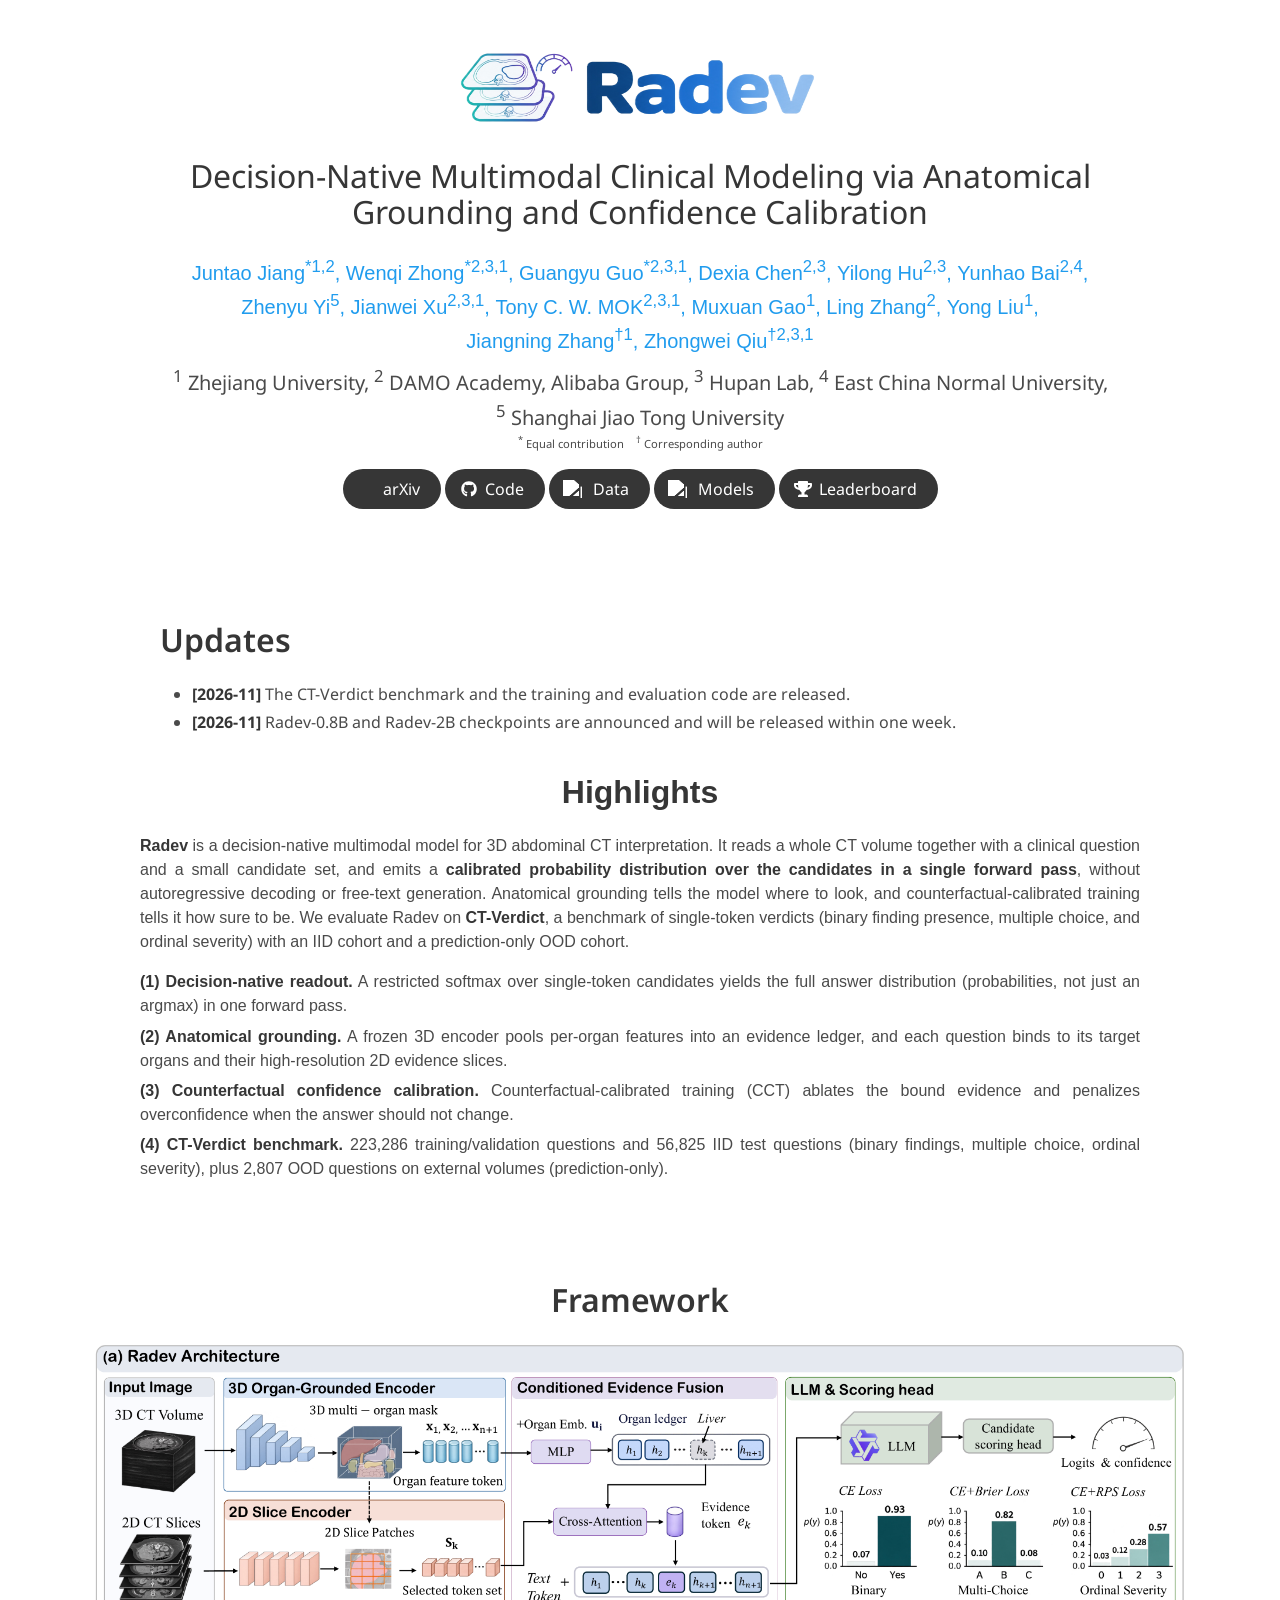
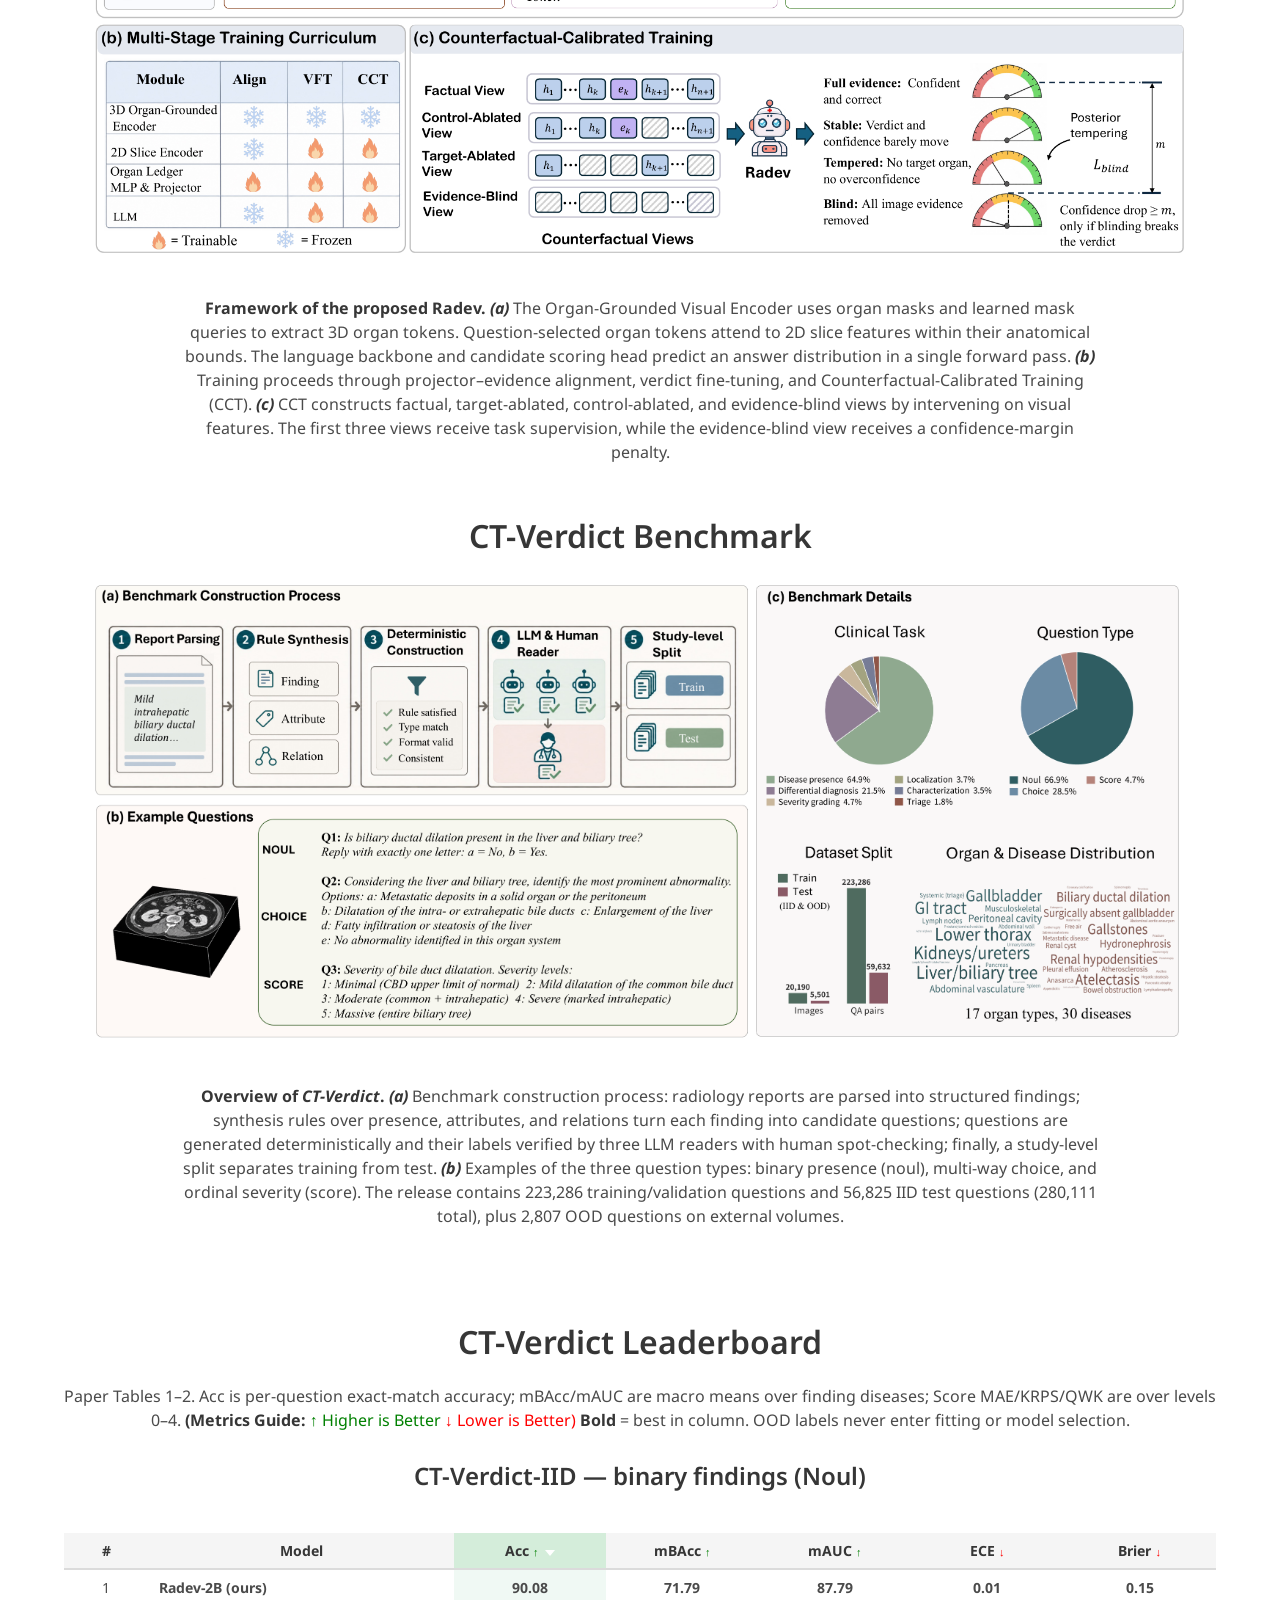
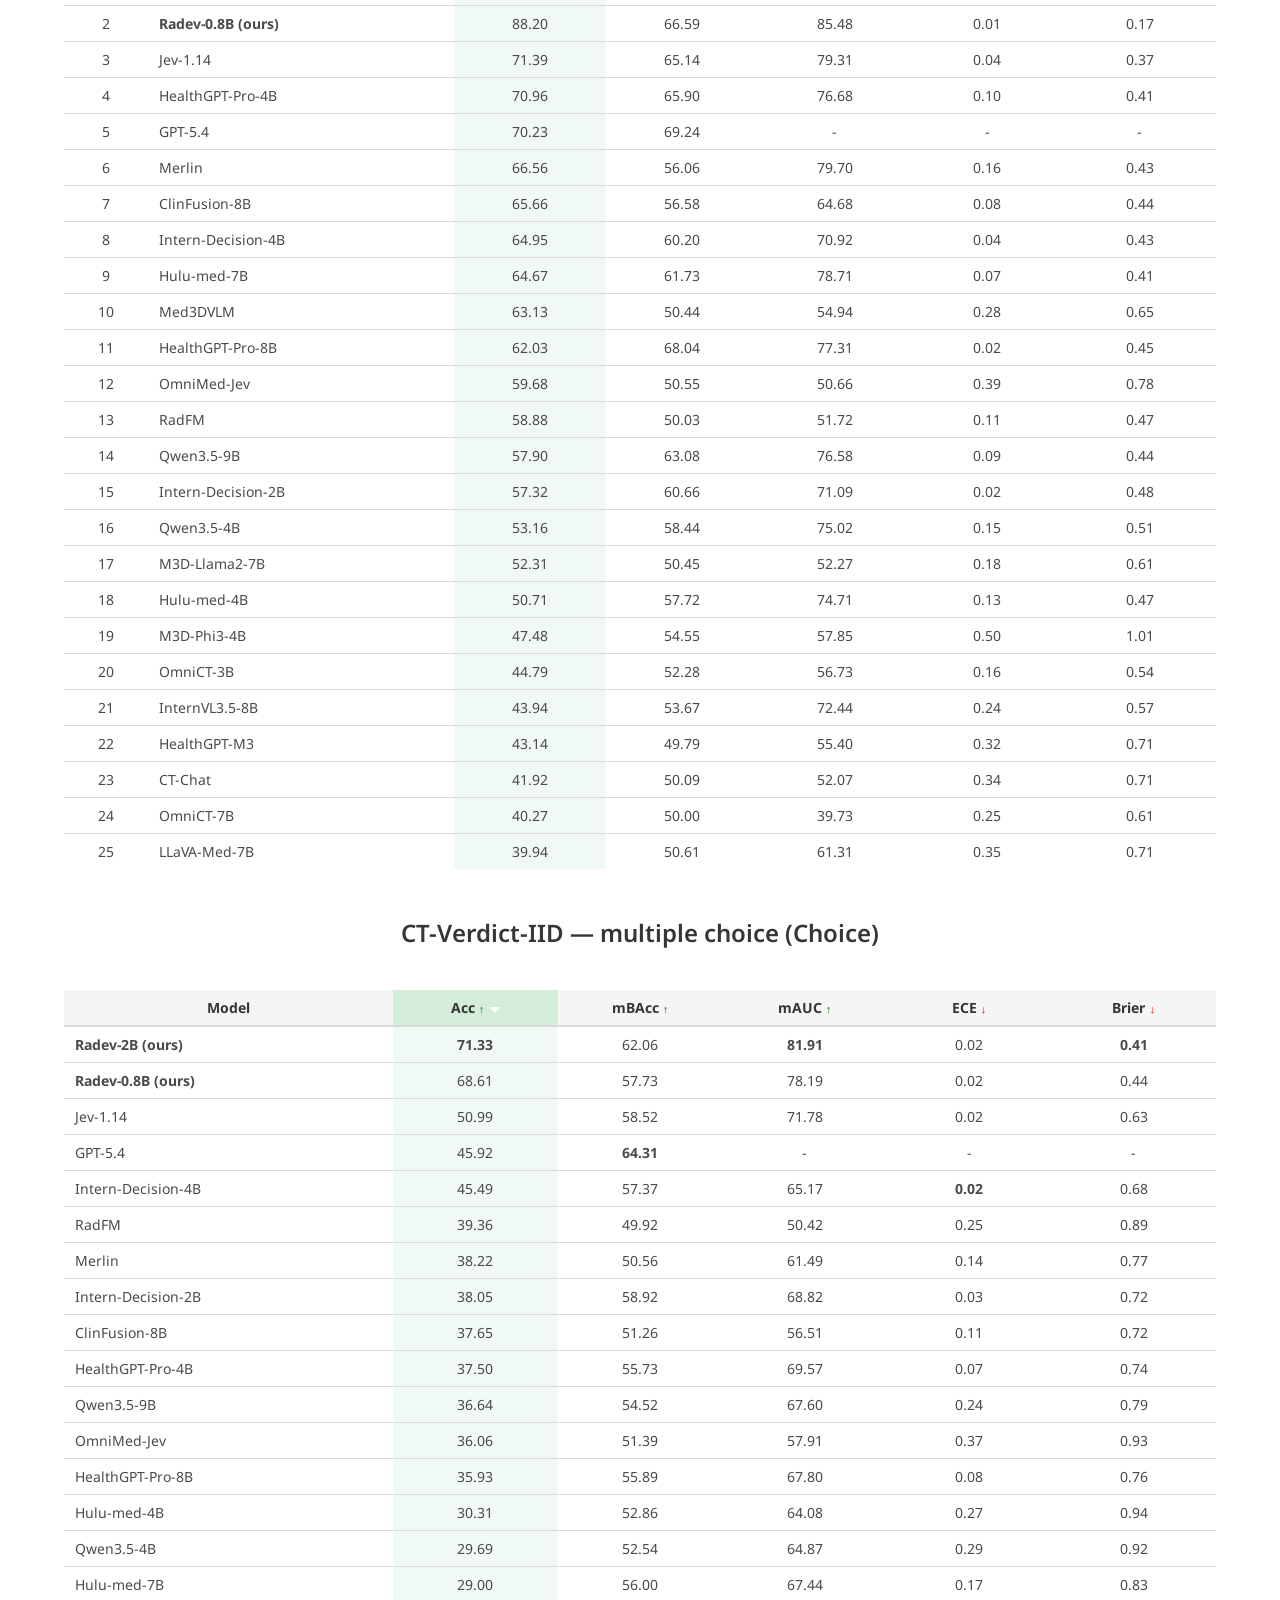
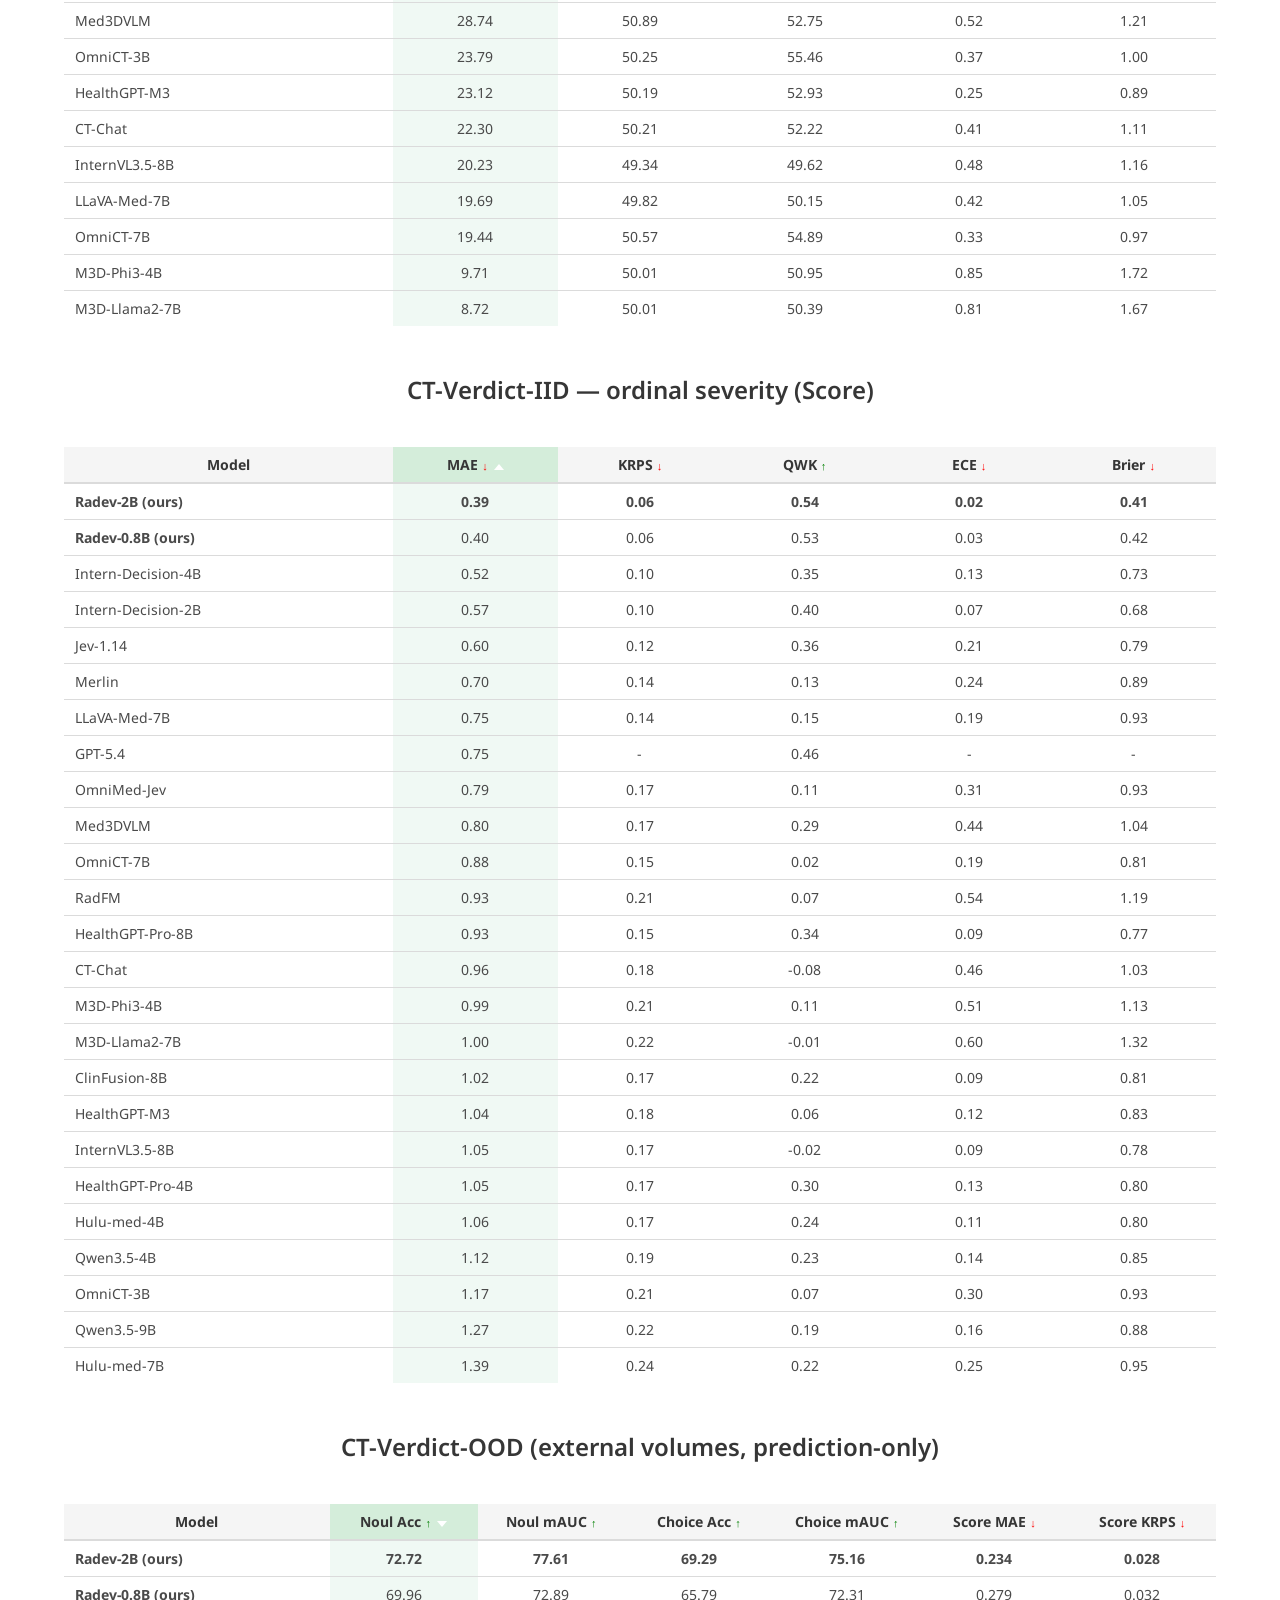
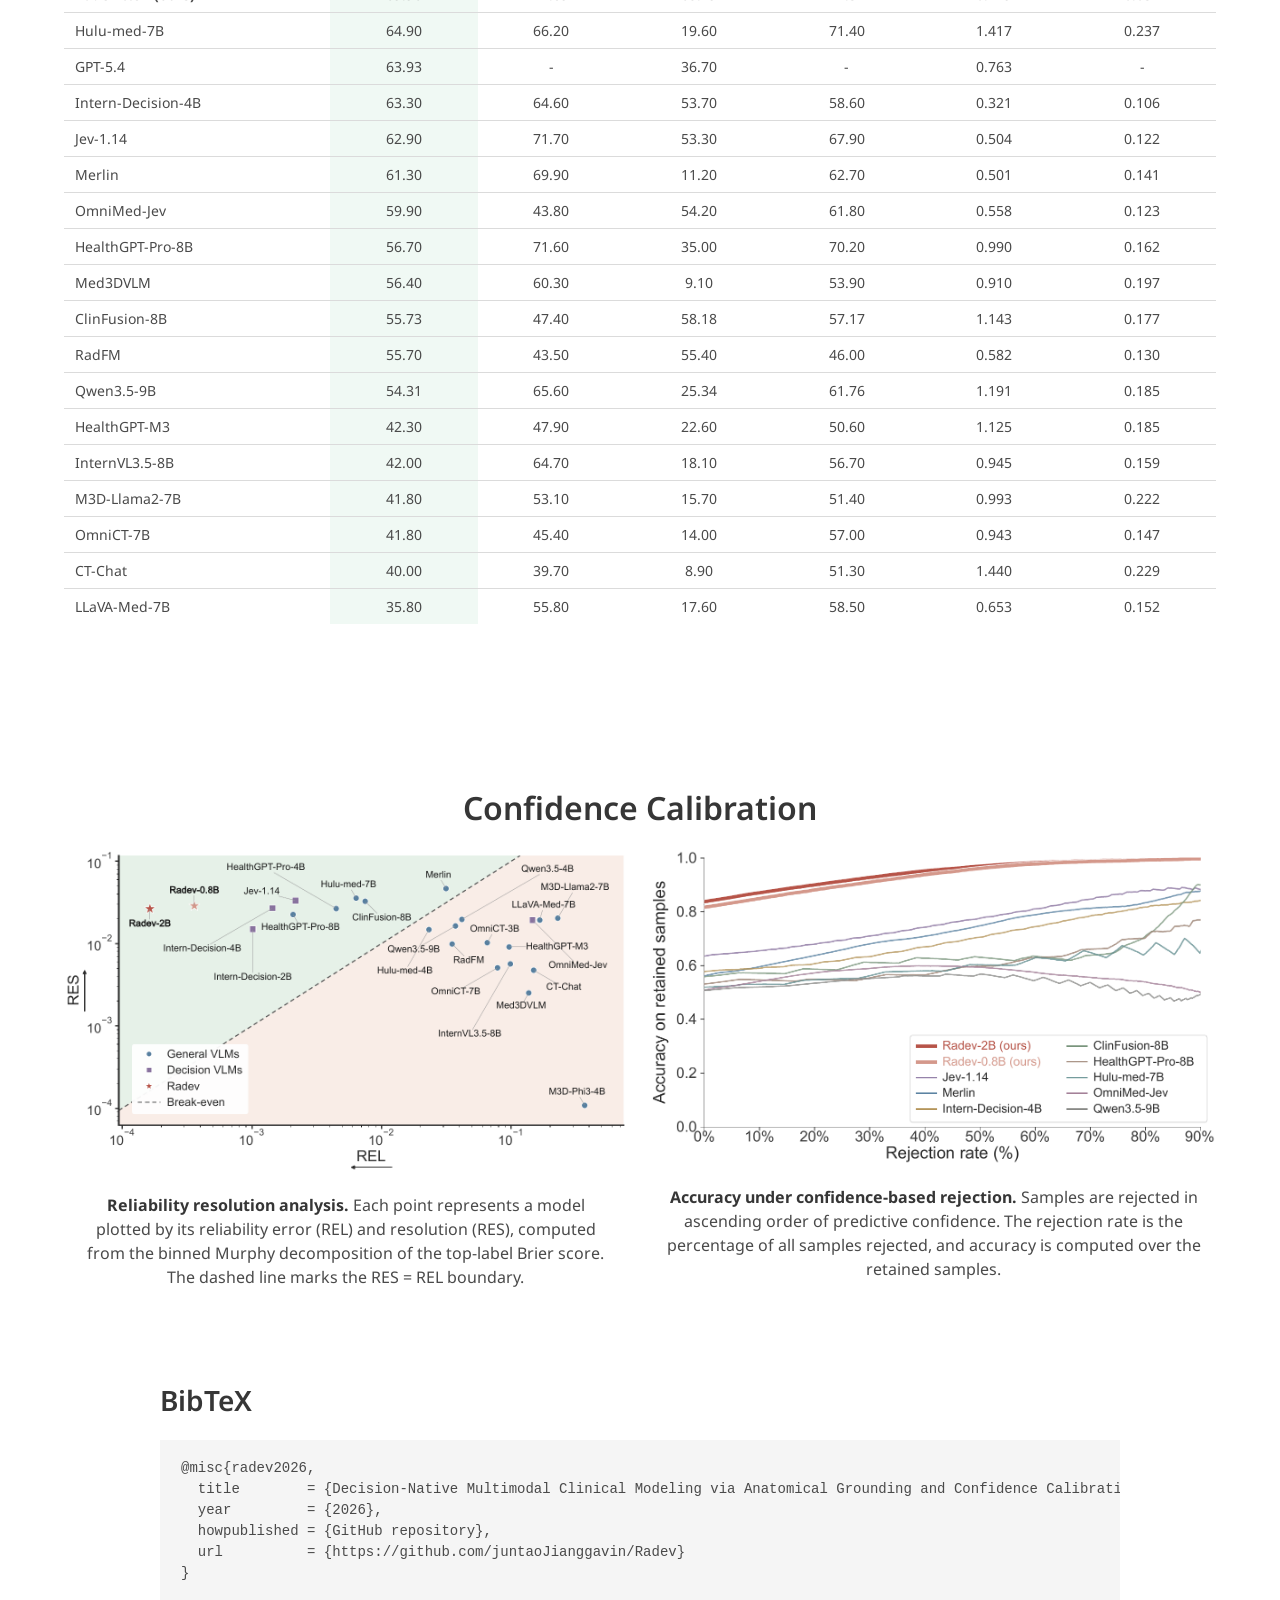
==== commit 7e17102e: "Radev: add spacing between Updates and Highlights" ====
--- a/projects/Radev/index.html
+++ b/projects/Radev/index.html
@@ -346,7 +346,7 @@
   </div>
 </section>
 
-<section class="section" style="padding-bottom: 0.5rem;">
+<section class="section" style="padding-bottom: 2.5rem;">
   <div class="container is-max-desktop">
     <div class="columns is-centered">
       <div class="column">
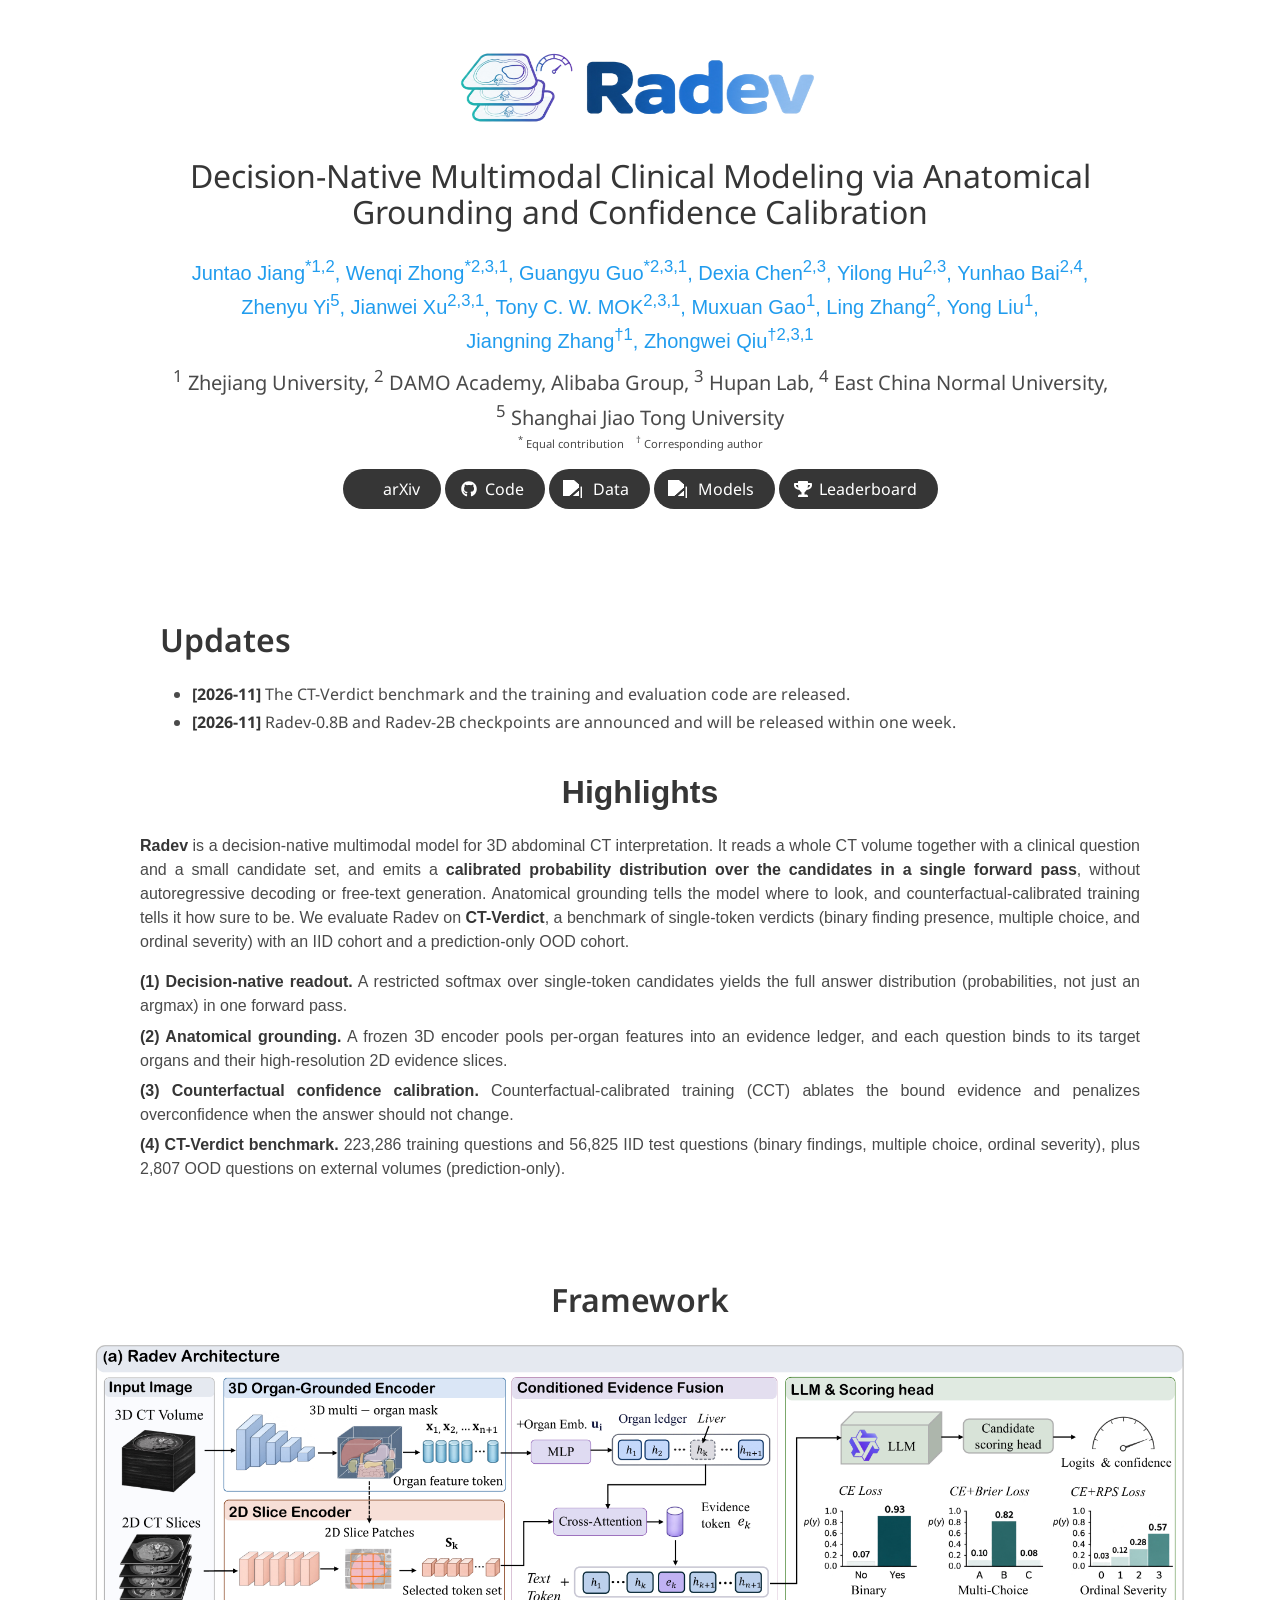
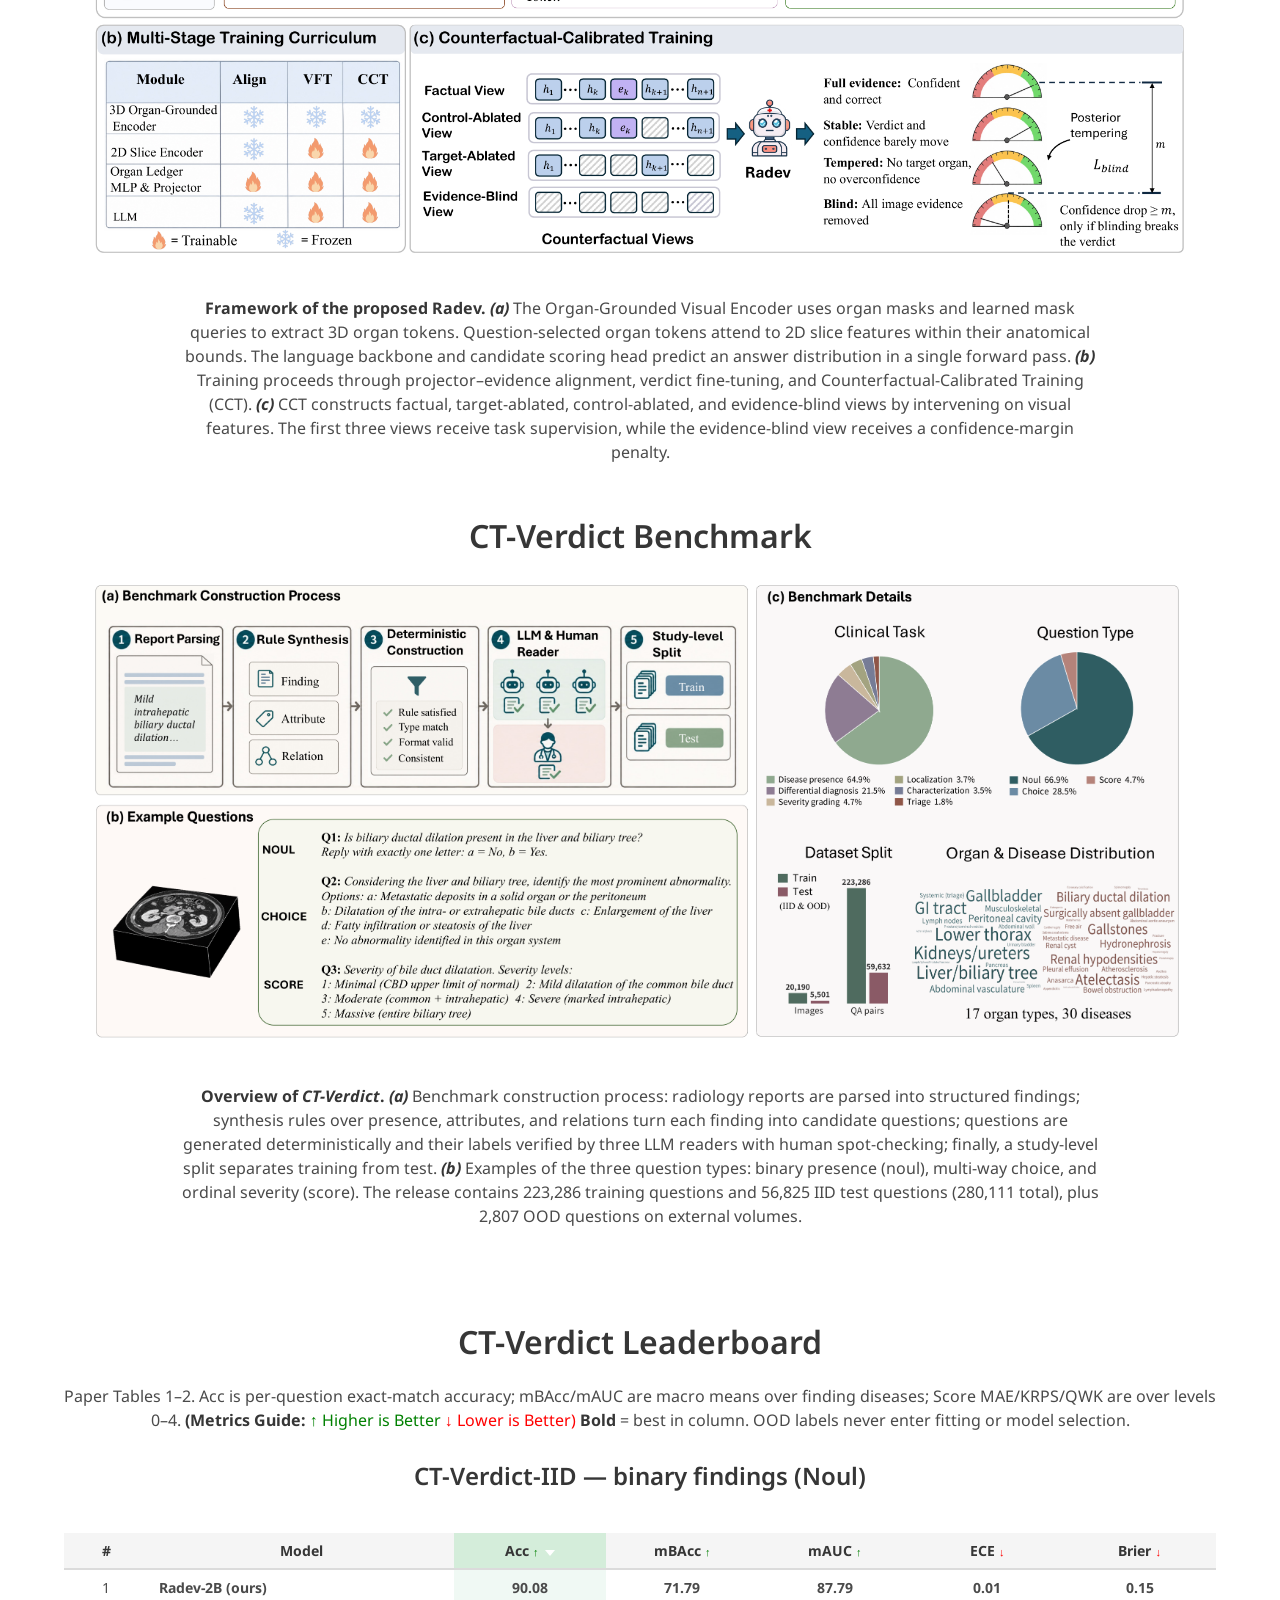
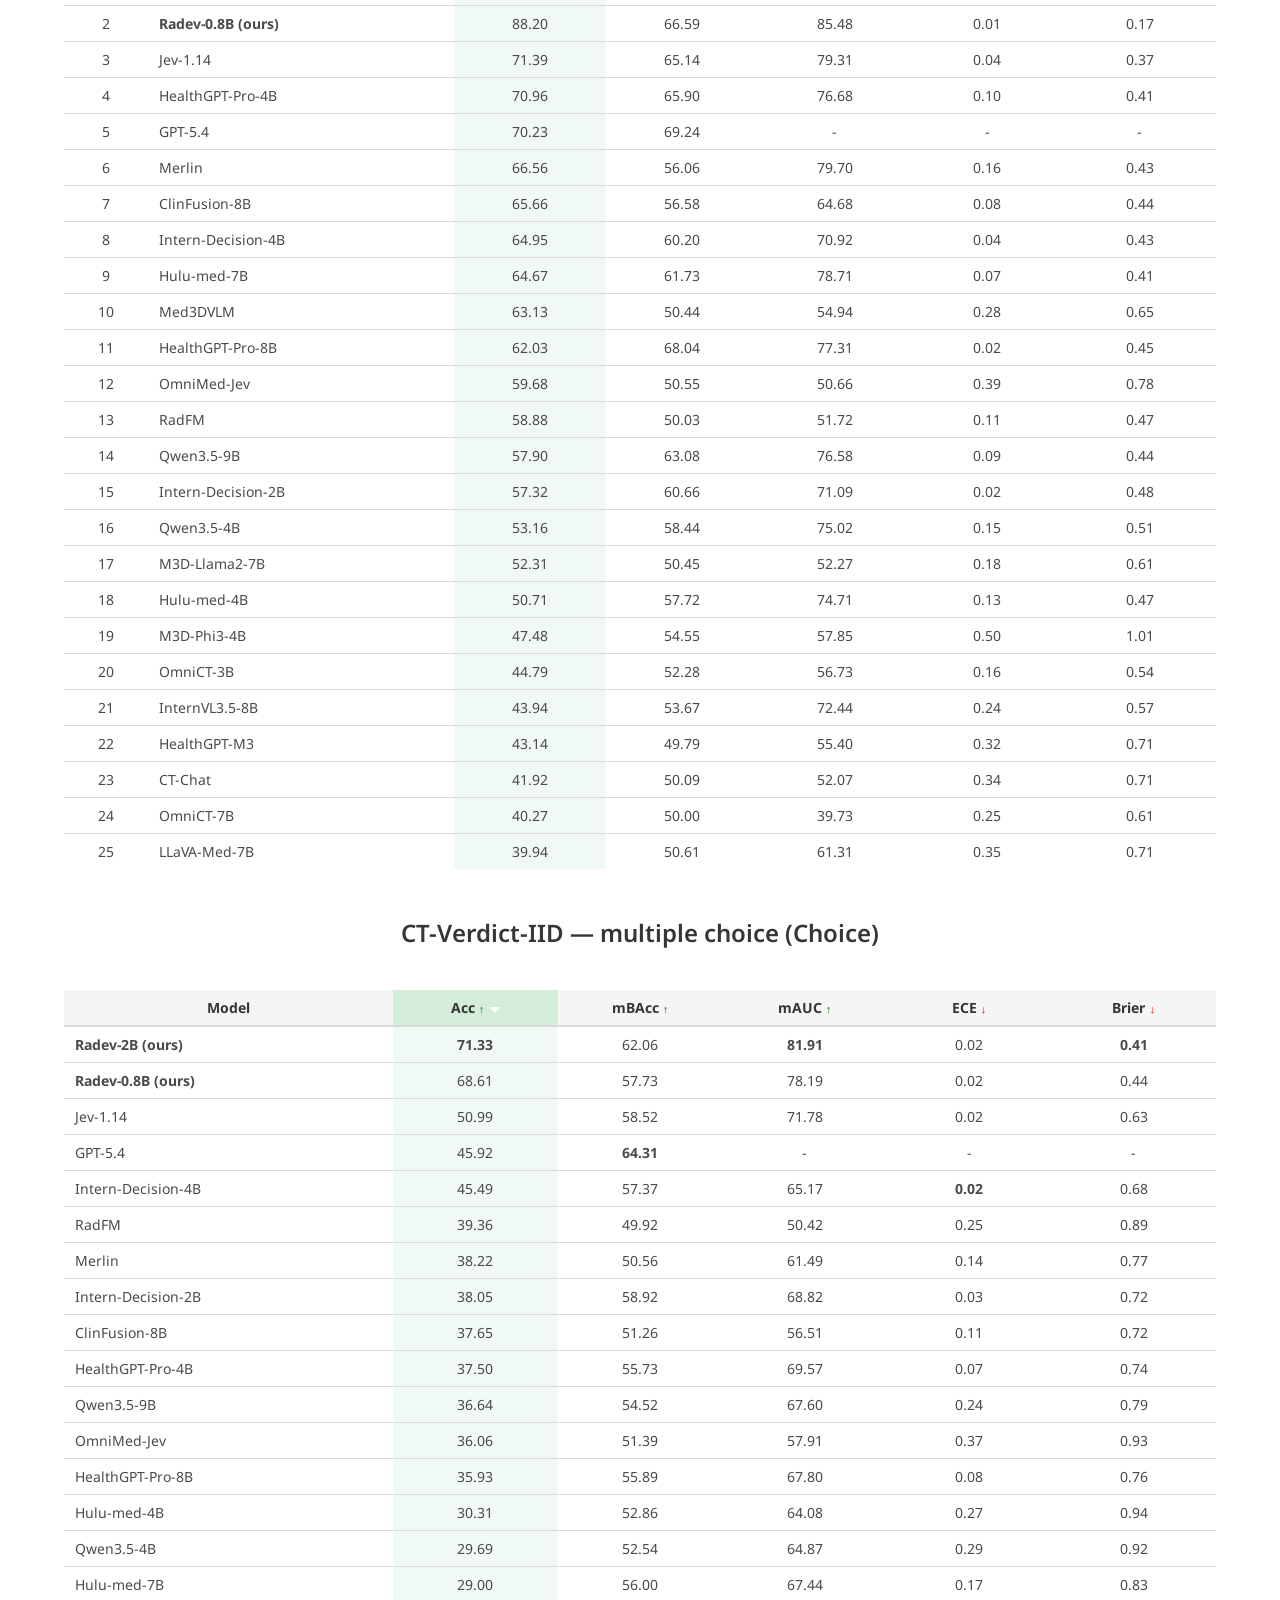
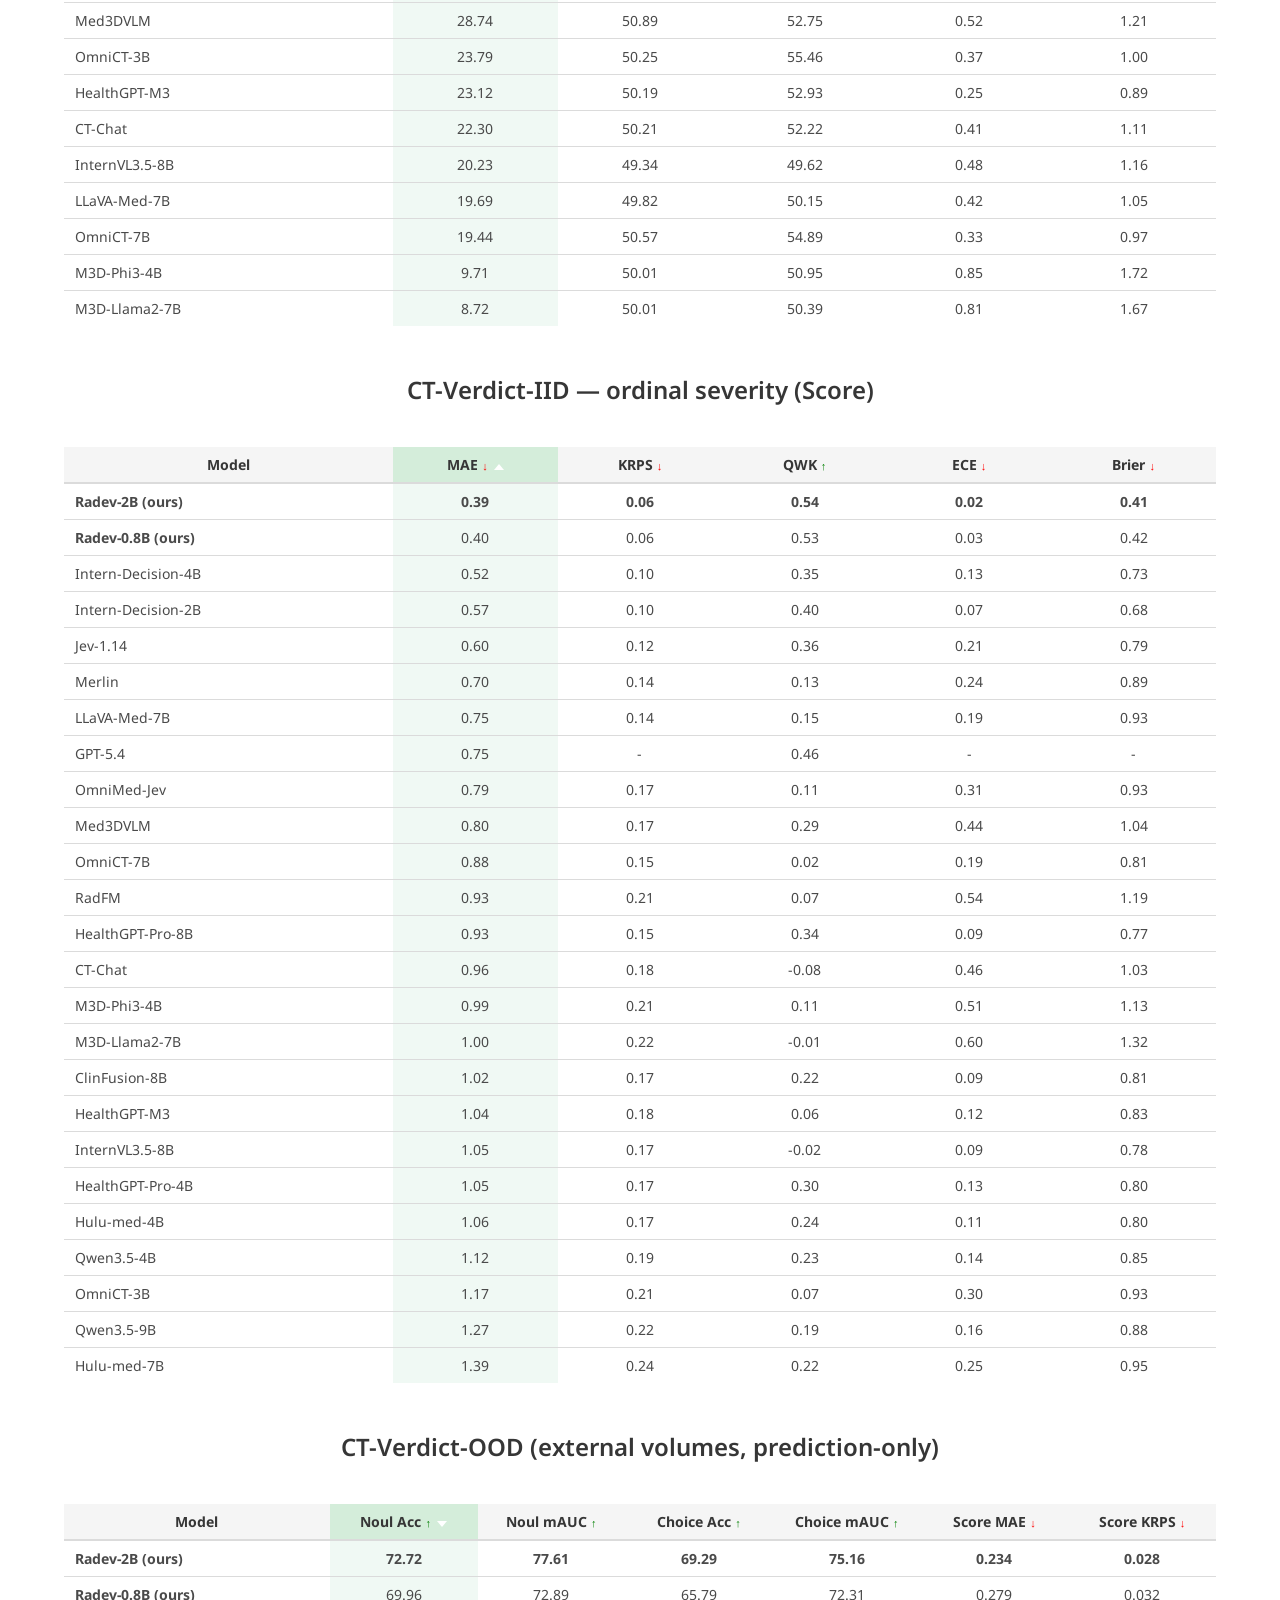
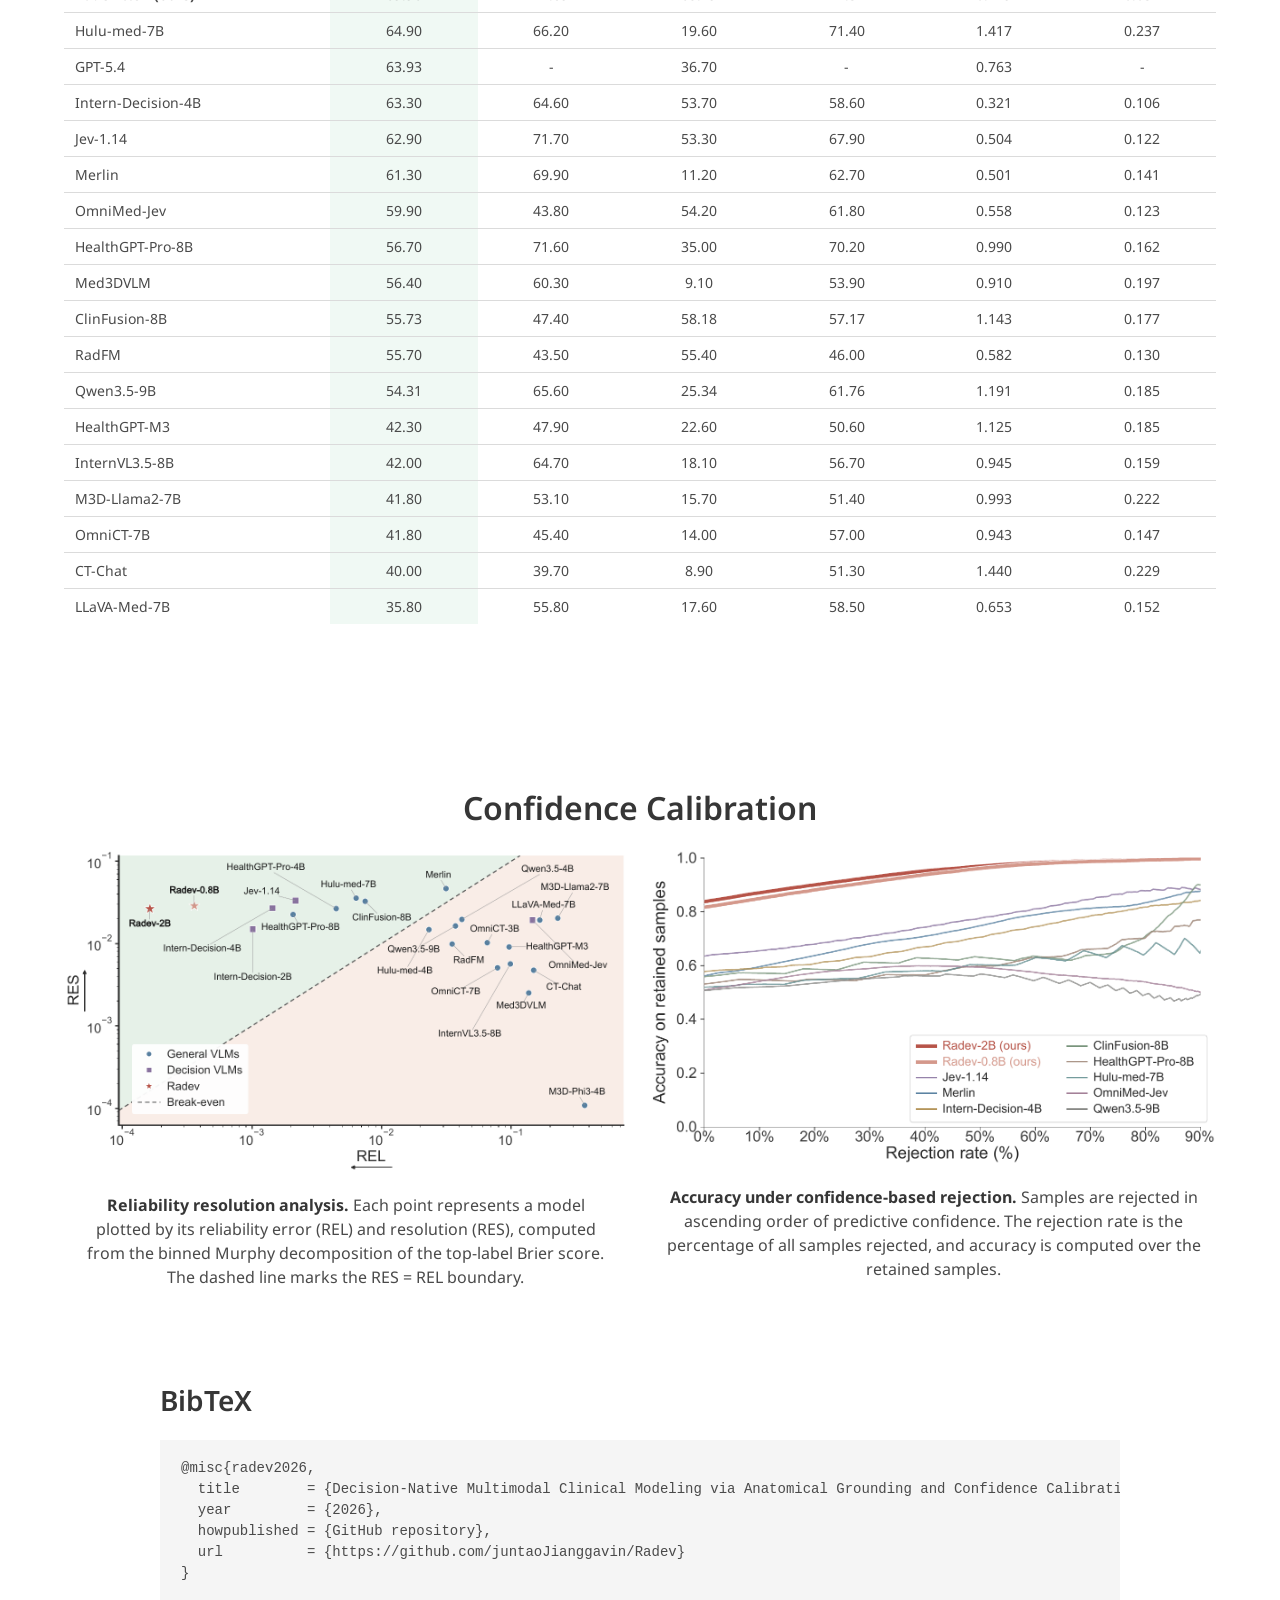
==== commit 1bf154e5: "Radev: drop validation wording from benchmark size" ====
--- a/projects/Radev/index.html
+++ b/projects/Radev/index.html
@@ -401,7 +401,7 @@
 
           <p style="margin-bottom: 0.4rem;">
             <strong>(4) CT-Verdict benchmark.</strong>
-            223,286 training/validation questions and 56,825 IID test questions (binary findings, multiple choice,
+            223,286 training questions and 56,825 IID test questions (binary findings, multiple choice,
             ordinal severity), plus 2,807 OOD questions on external volumes (prediction-only).
           </p>
         </div>
@@ -444,7 +444,7 @@
             attributes, and relations turn each finding into candidate questions; questions are generated deterministically and their labels verified by three LLM
             readers with human spot-checking; finally, a study-level split separates training from test.
             <strong><em>(b)</em></strong> Examples of the three question types: binary presence (noul), multi-way choice, and ordinal severity (score).
-            The release contains 223,286 training/validation questions and 56,825 IID test questions (280,111 total),
+            The release contains 223,286 training questions and 56,825 IID test questions (280,111 total),
             plus 2,807 OOD questions on external volumes.
           </p>
         </div>
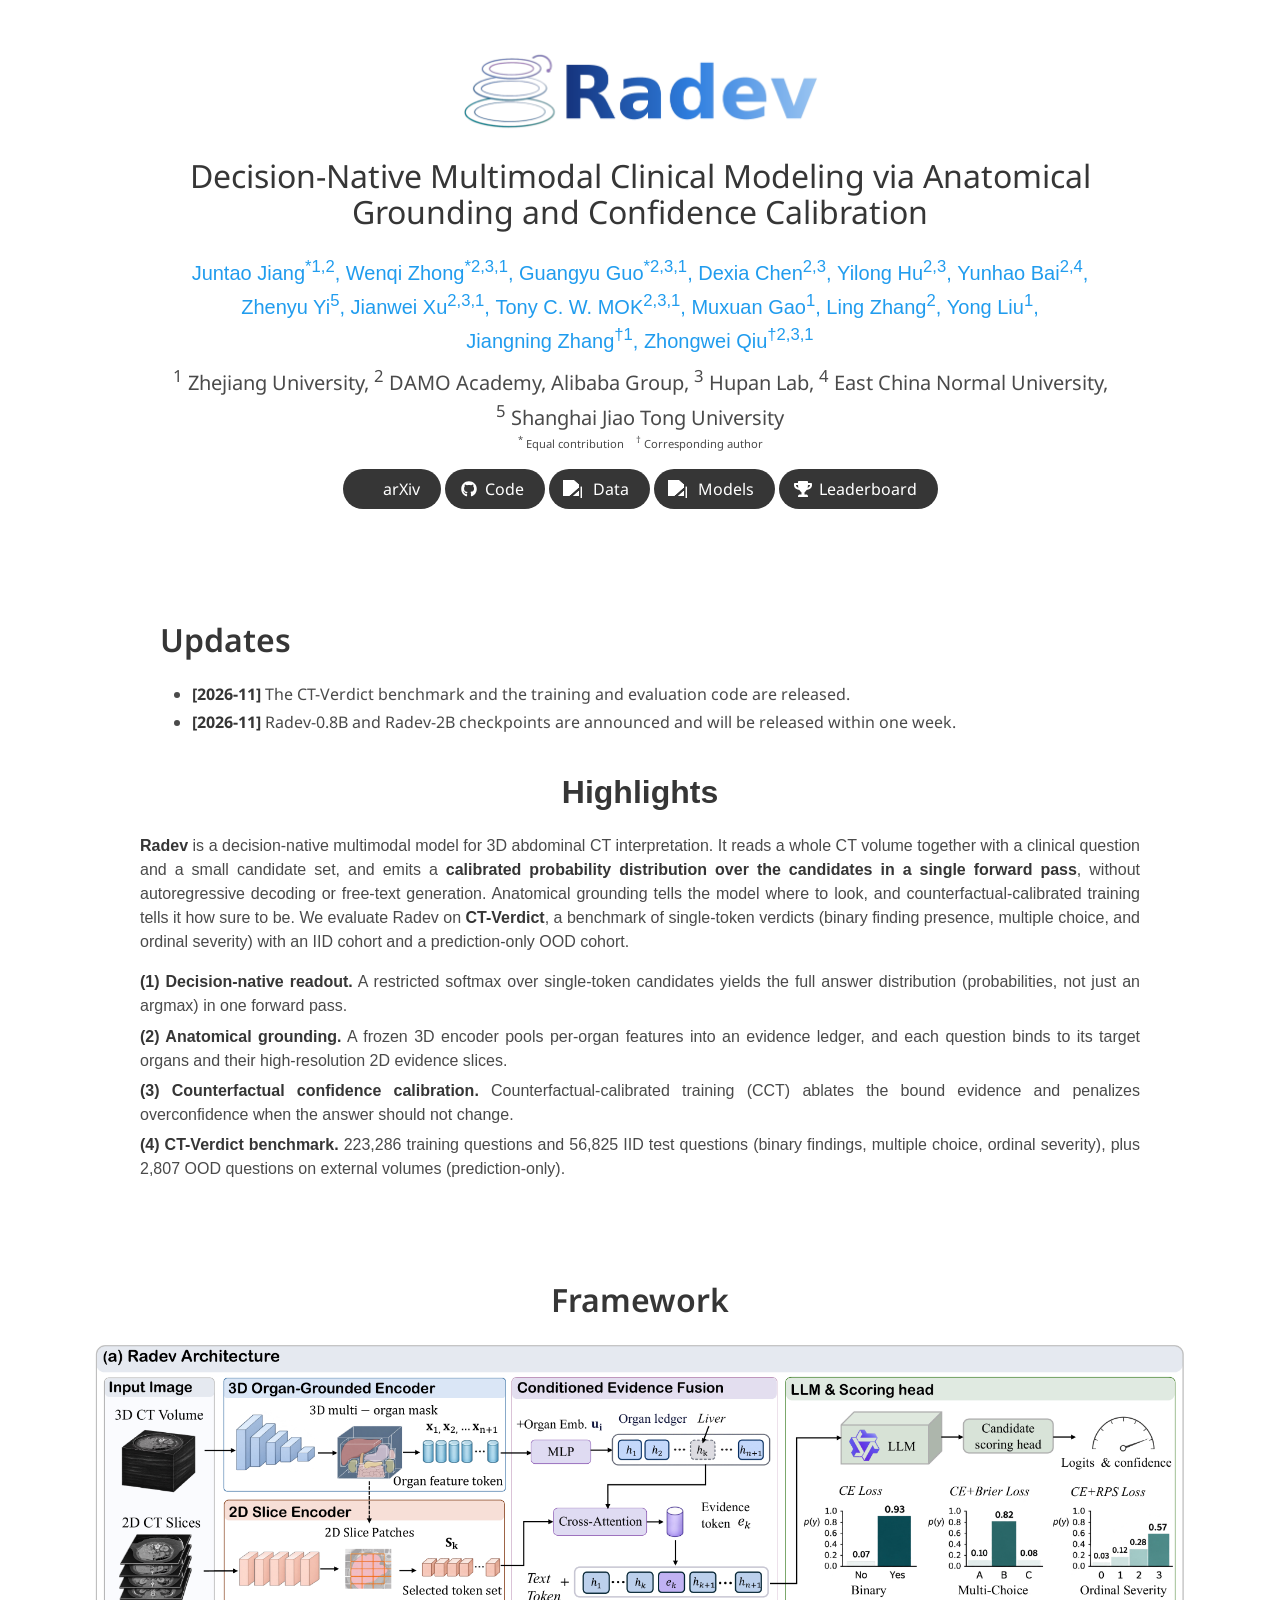
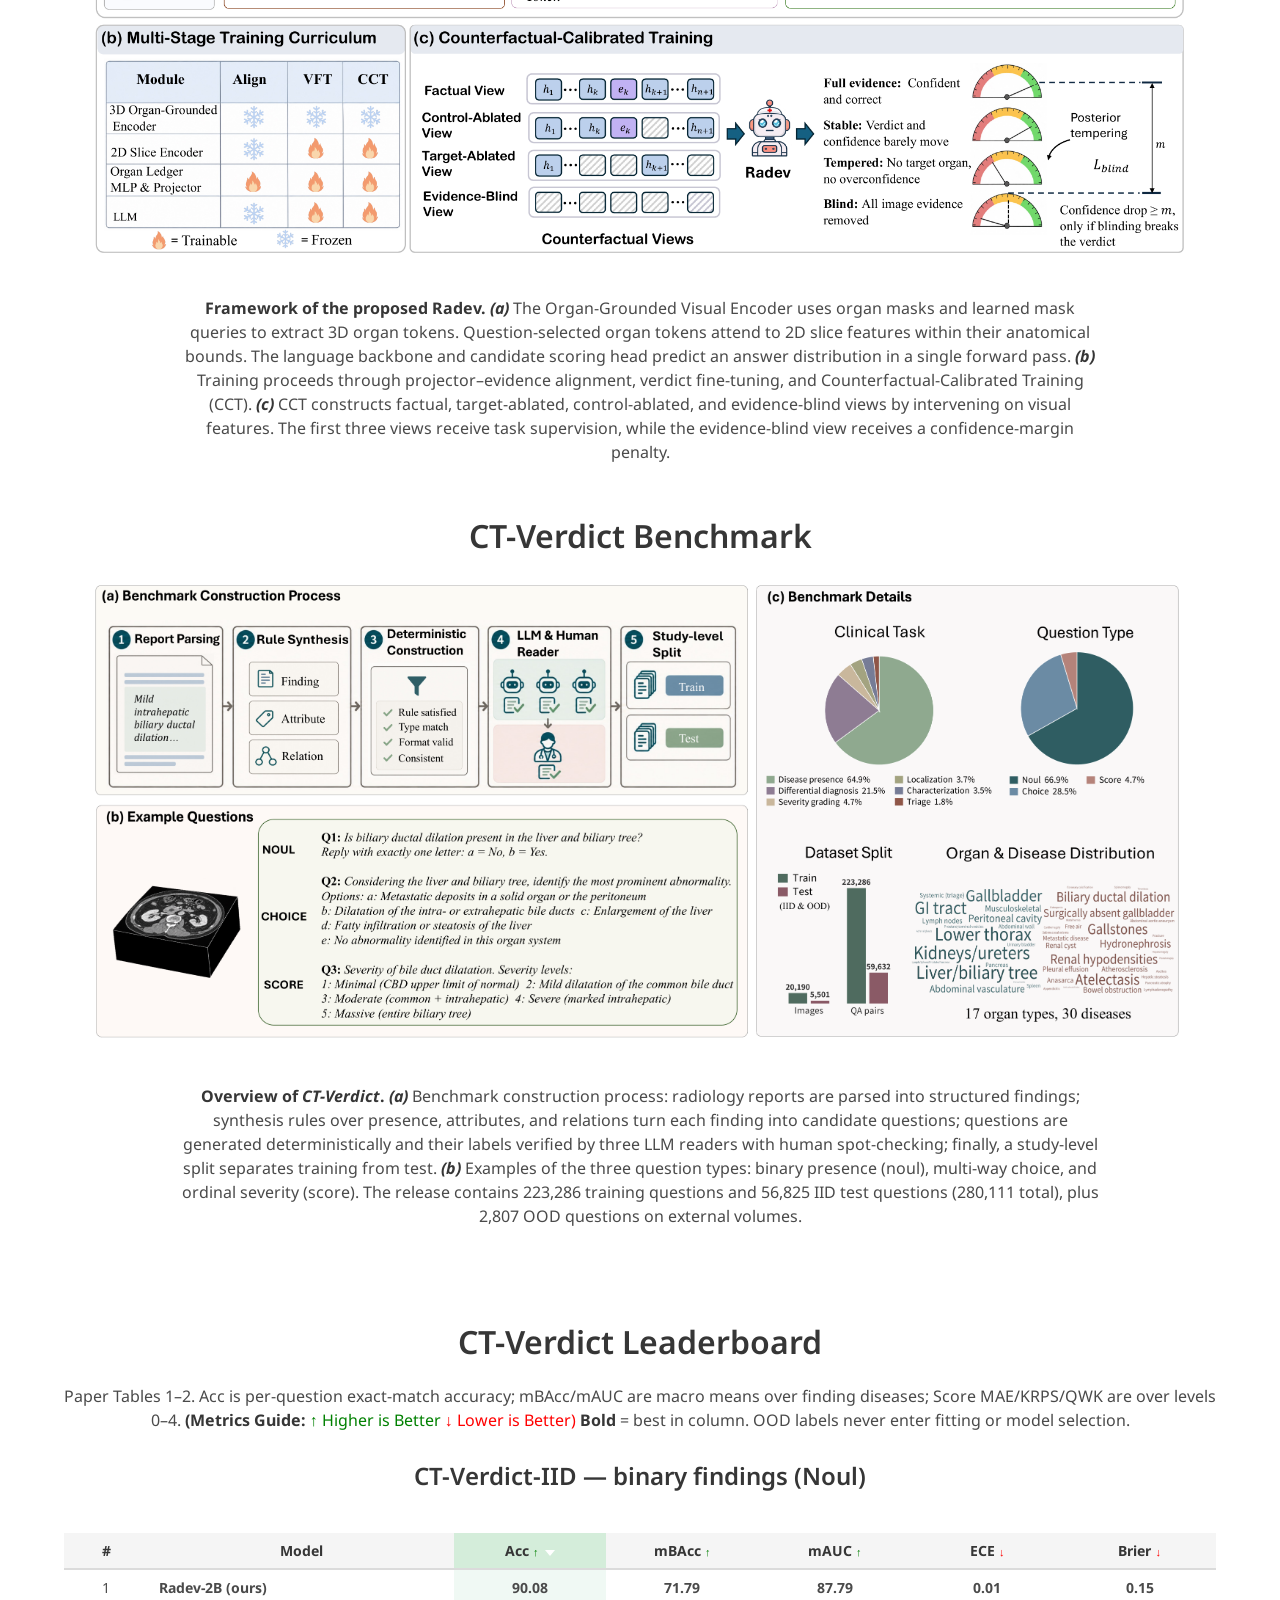
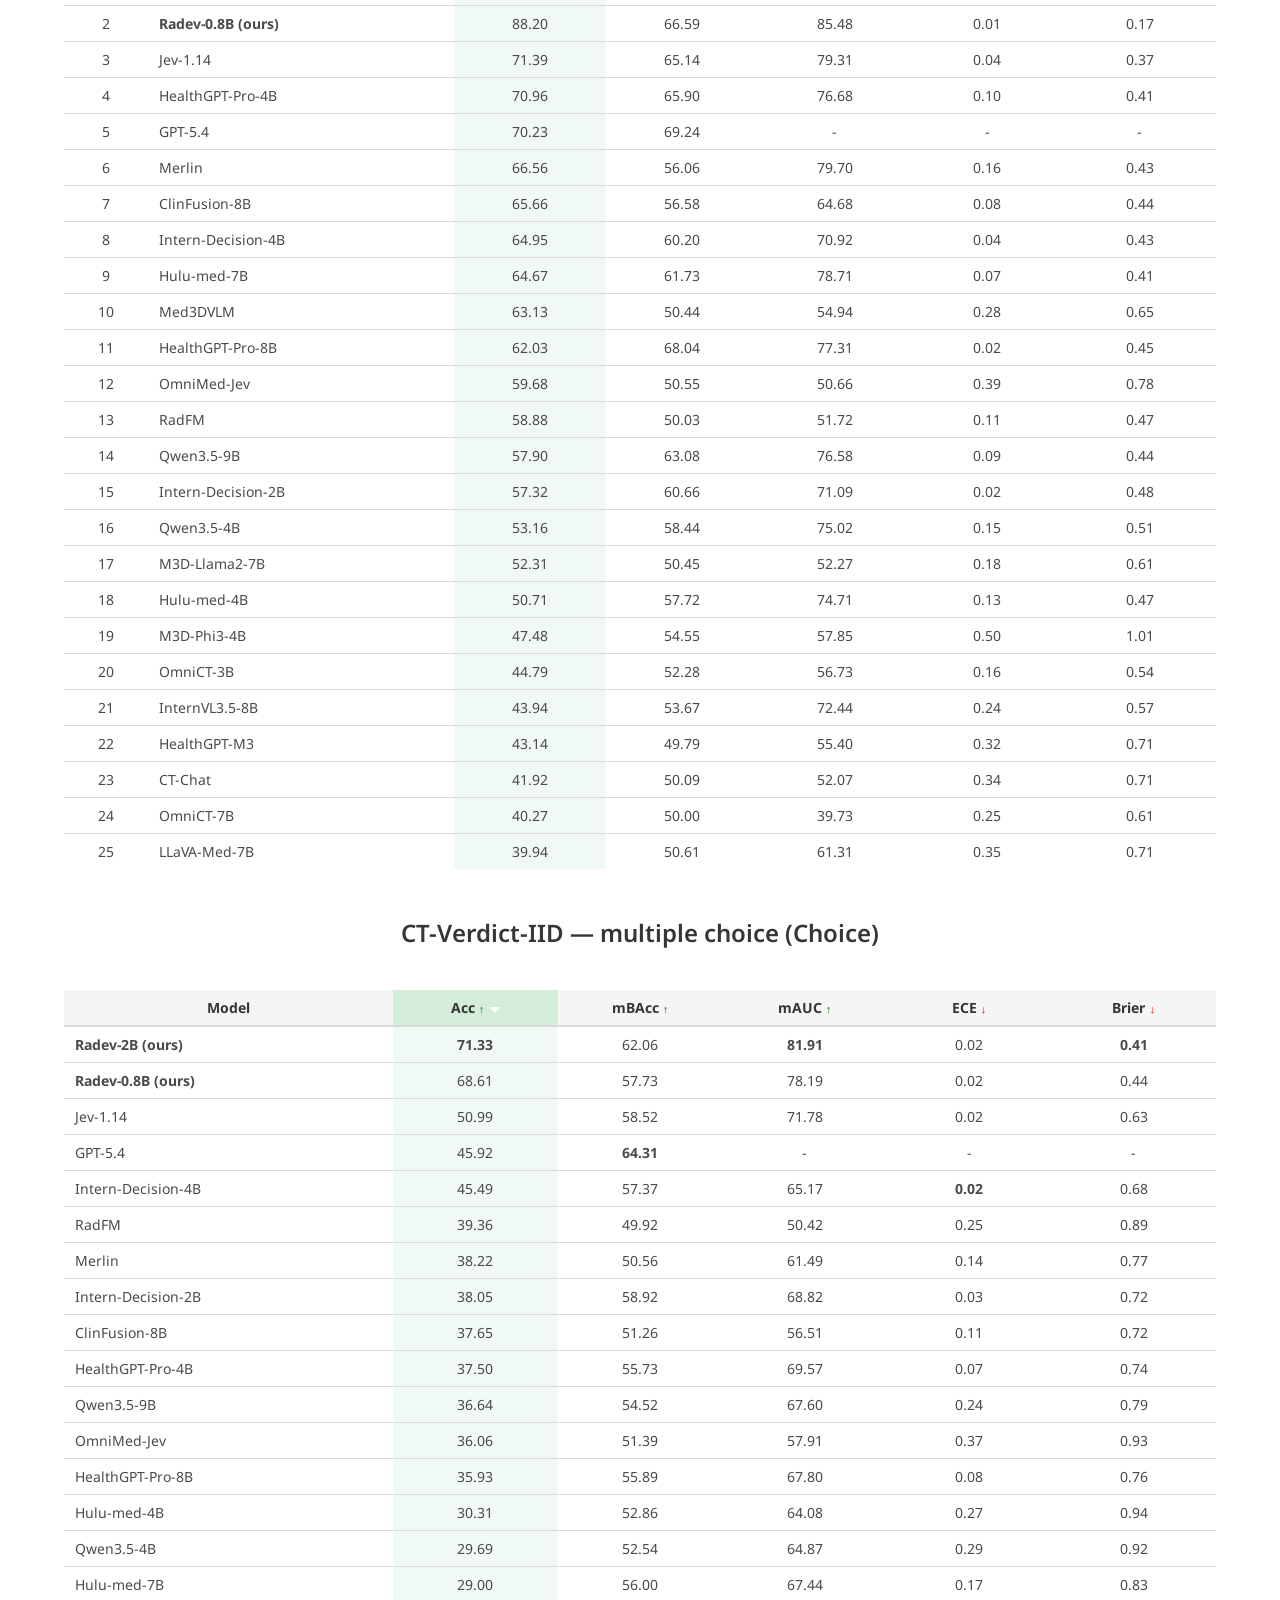
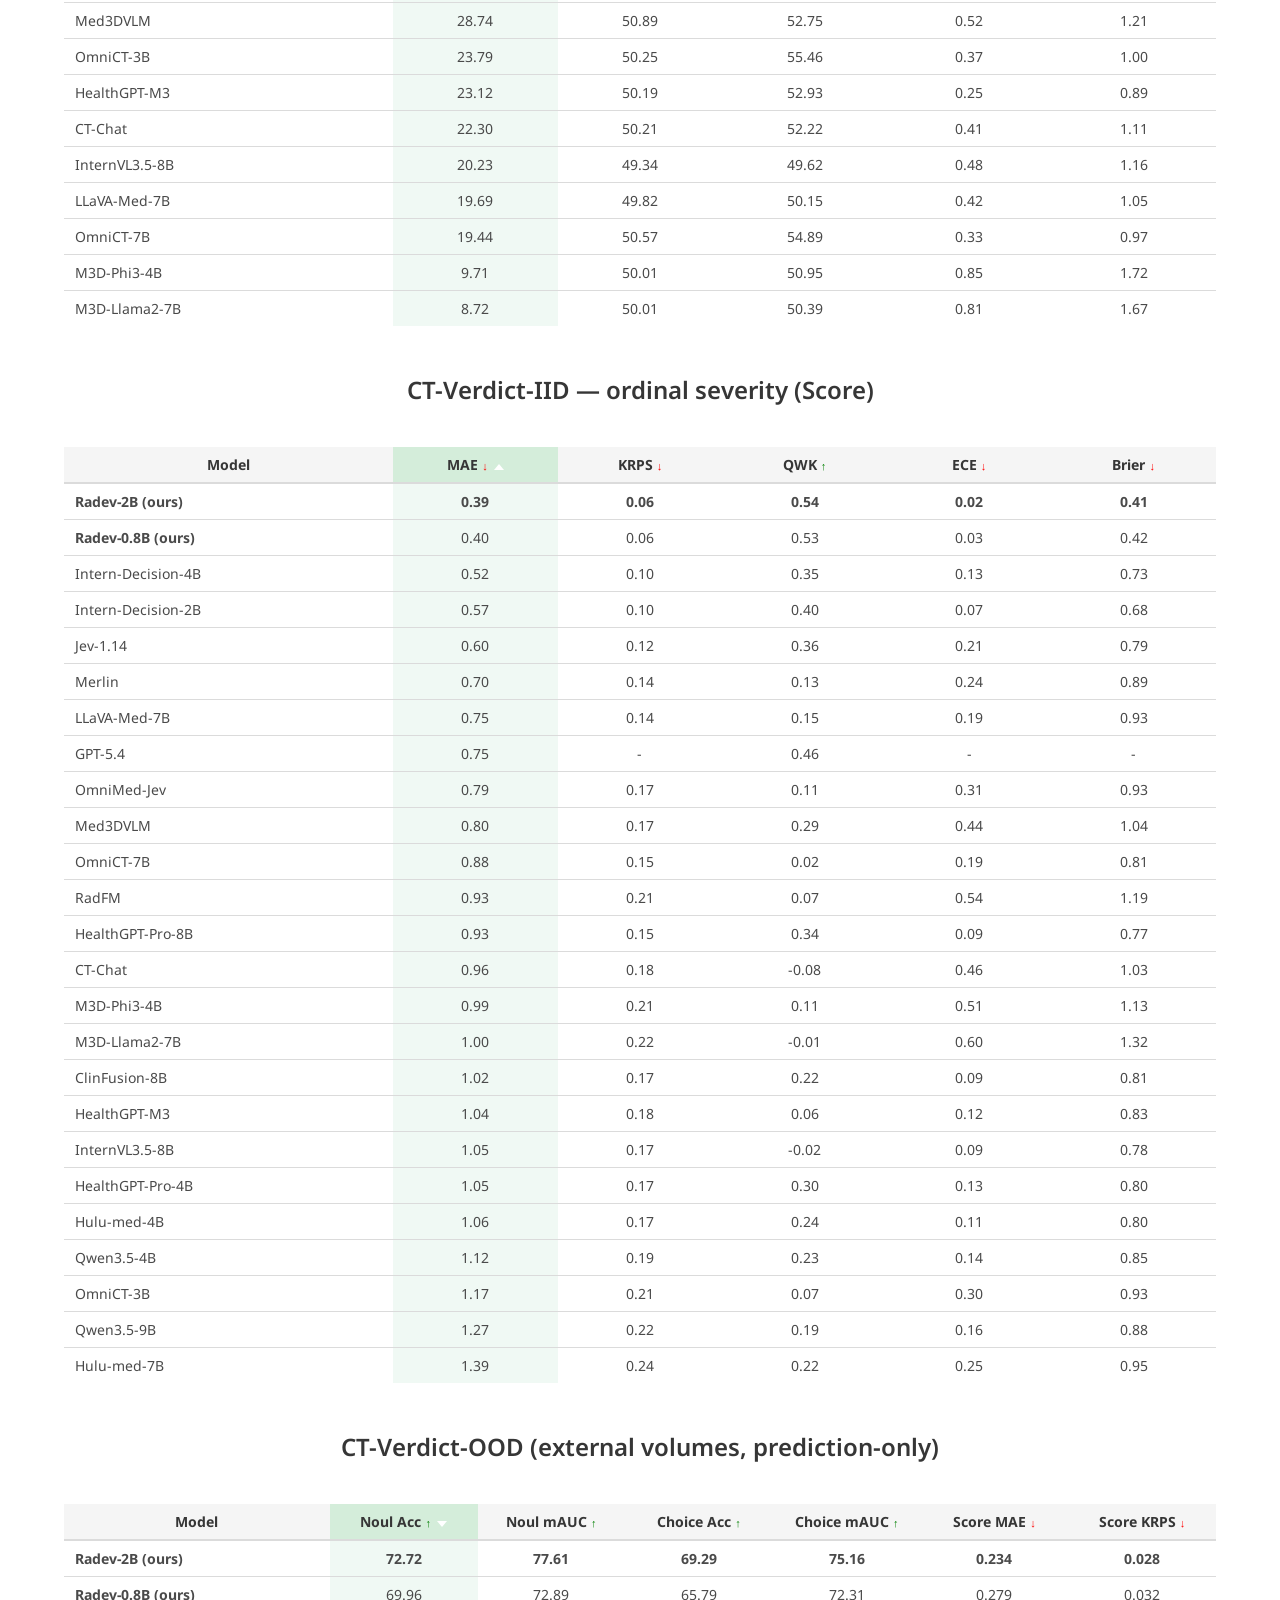
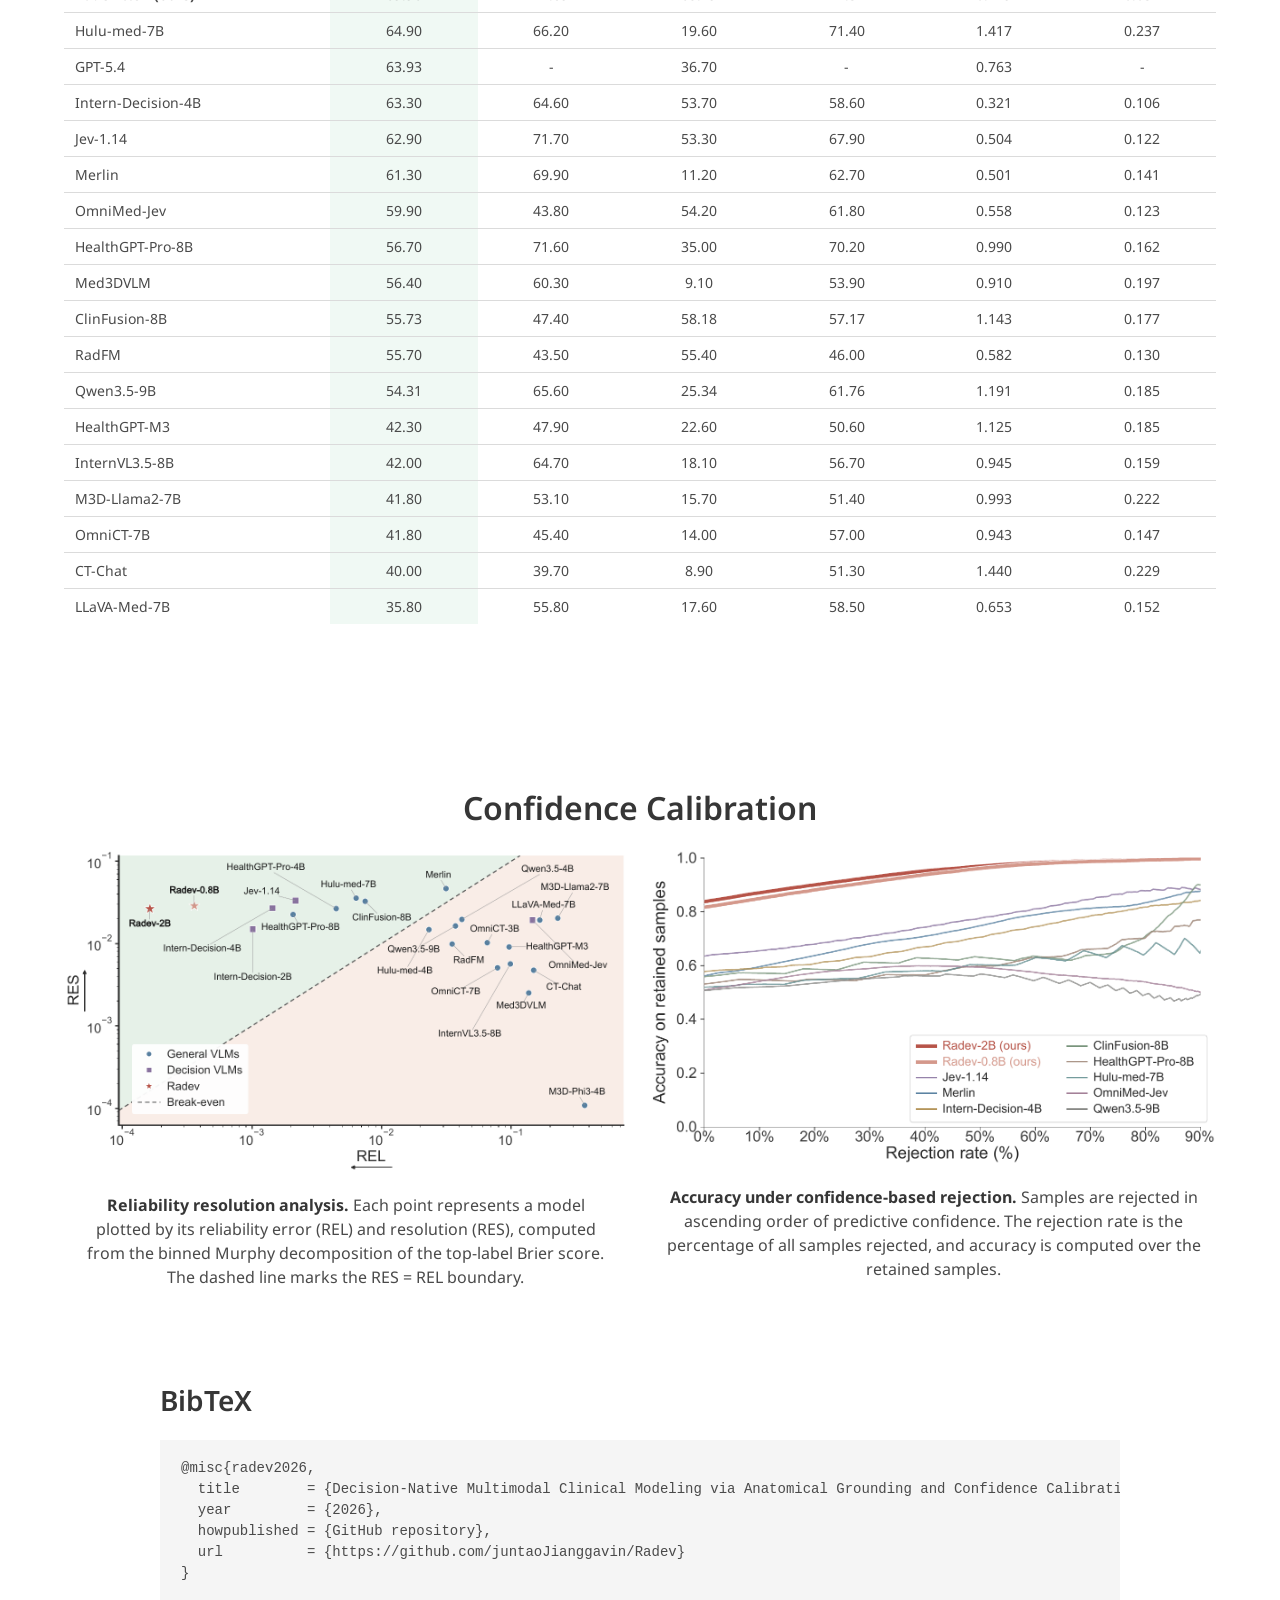
==== commit 1be46141: "Radev: ring-icon brand favicon (tab) and ring+wordmark top logo" ====
--- a/projects/Radev/index.html
+++ b/projects/Radev/index.html
@@ -26,7 +26,9 @@
   <link rel="stylesheet"
         href="https://cdn.jsdelivr.net/gh/jpswalsh/academicons@1/css/academicons.min.css">
   <link rel="stylesheet" href="./static/css/index.css">
-  <link rel="icon" href="./static/images/radev_icon.png">
+  <link rel="icon" type="image/png" sizes="64x64" href="./static/images/favicon.png">
+  <link rel="icon" type="image/x-icon" href="./static/images/favicon.ico">
+  <link rel="apple-touch-icon" sizes="180x180" href="./static/images/apple-touch-icon.png">
 
   <script src="./static/js/jquery.min.js"></script>
   <script defer src="./static/js/fontawesome.all.min.js"></script>
@@ -255,7 +257,7 @@
       <div class="columns is-centered">
         <div class="column has-text-centered">
 <h1 class="title is-1 publication-title">
-  <img src="static/images/logo.png" alt="Radev" style="height: 1.8em; vertical-align: middle;">
+  <img src="static/images/logo_ring.png" alt="Radev" style="height: 1.8em; vertical-align: middle;">
 </h1>
           <h1 class="title is-3" style="font-weight: normal;">Decision-Native Multimodal Clinical Modeling via Anatomical Grounding and Confidence Calibration</h1>
           <div class="is-size-5 publication-authors">
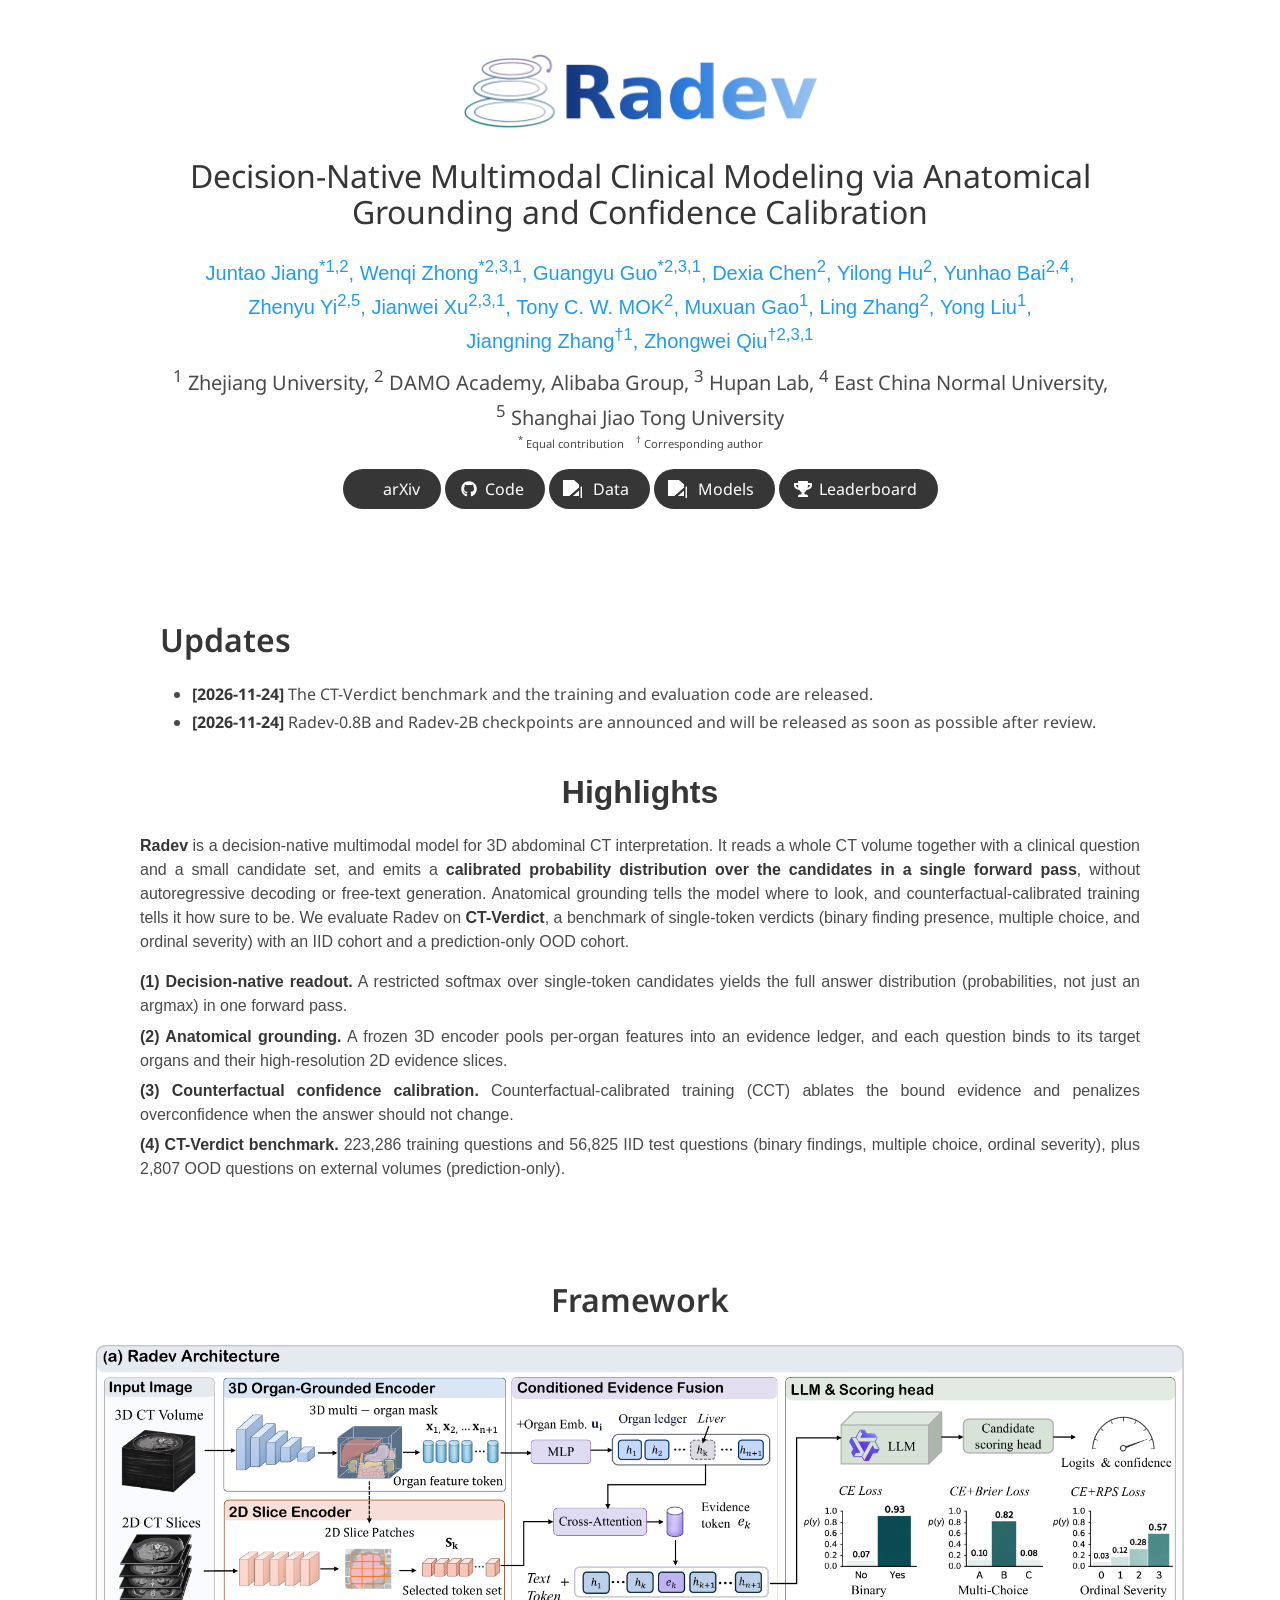
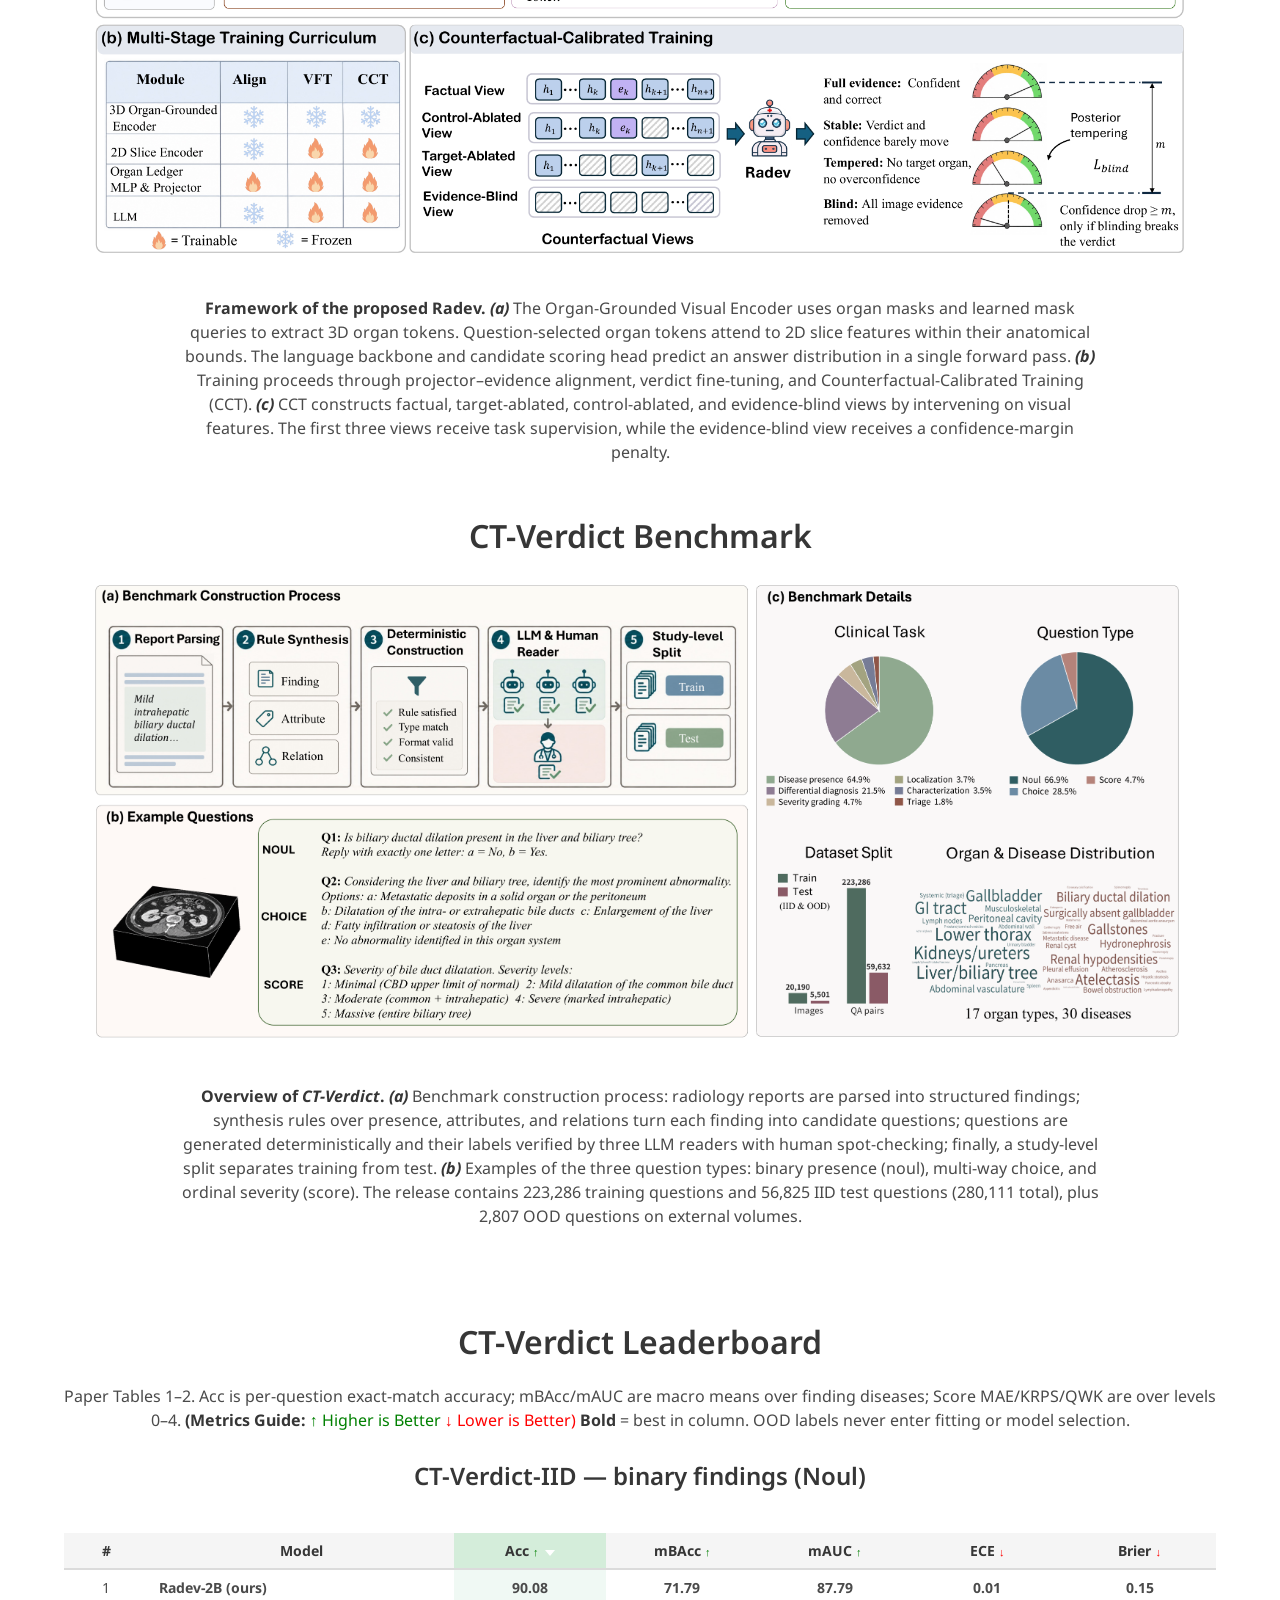
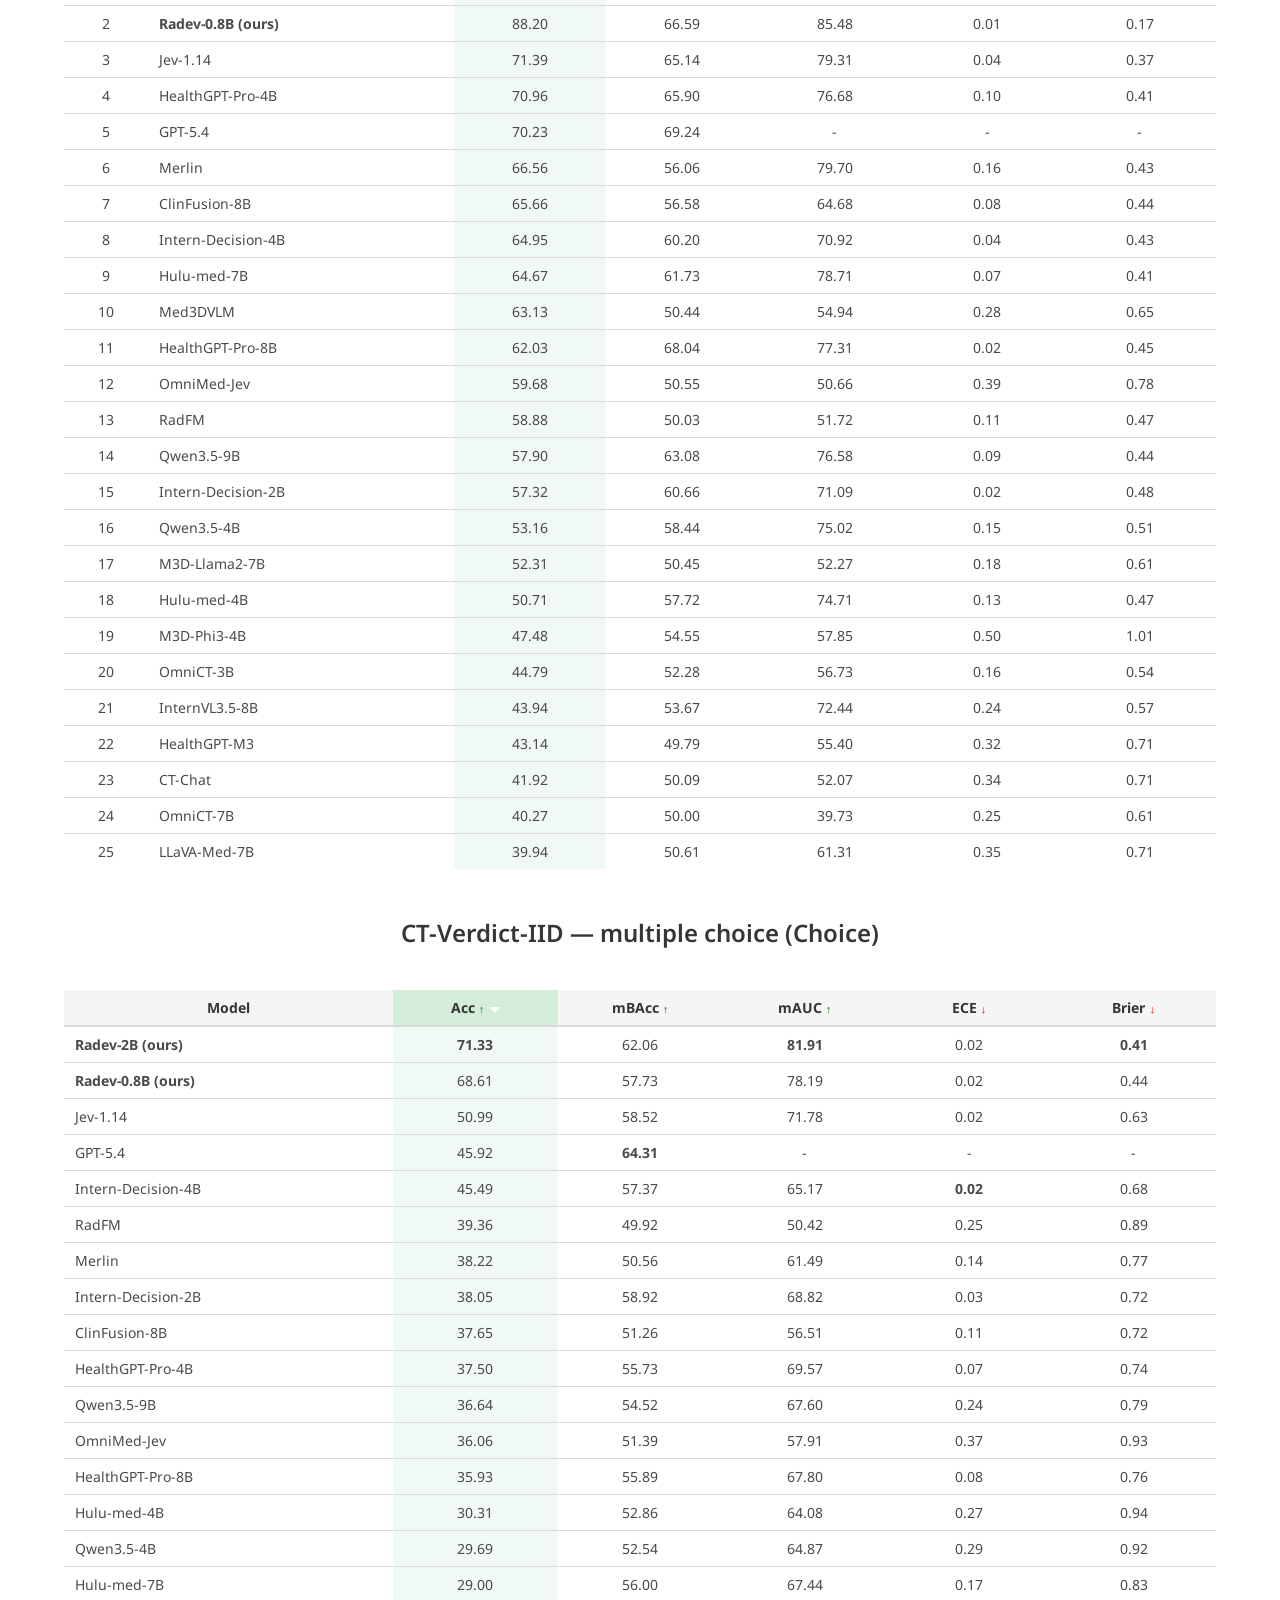
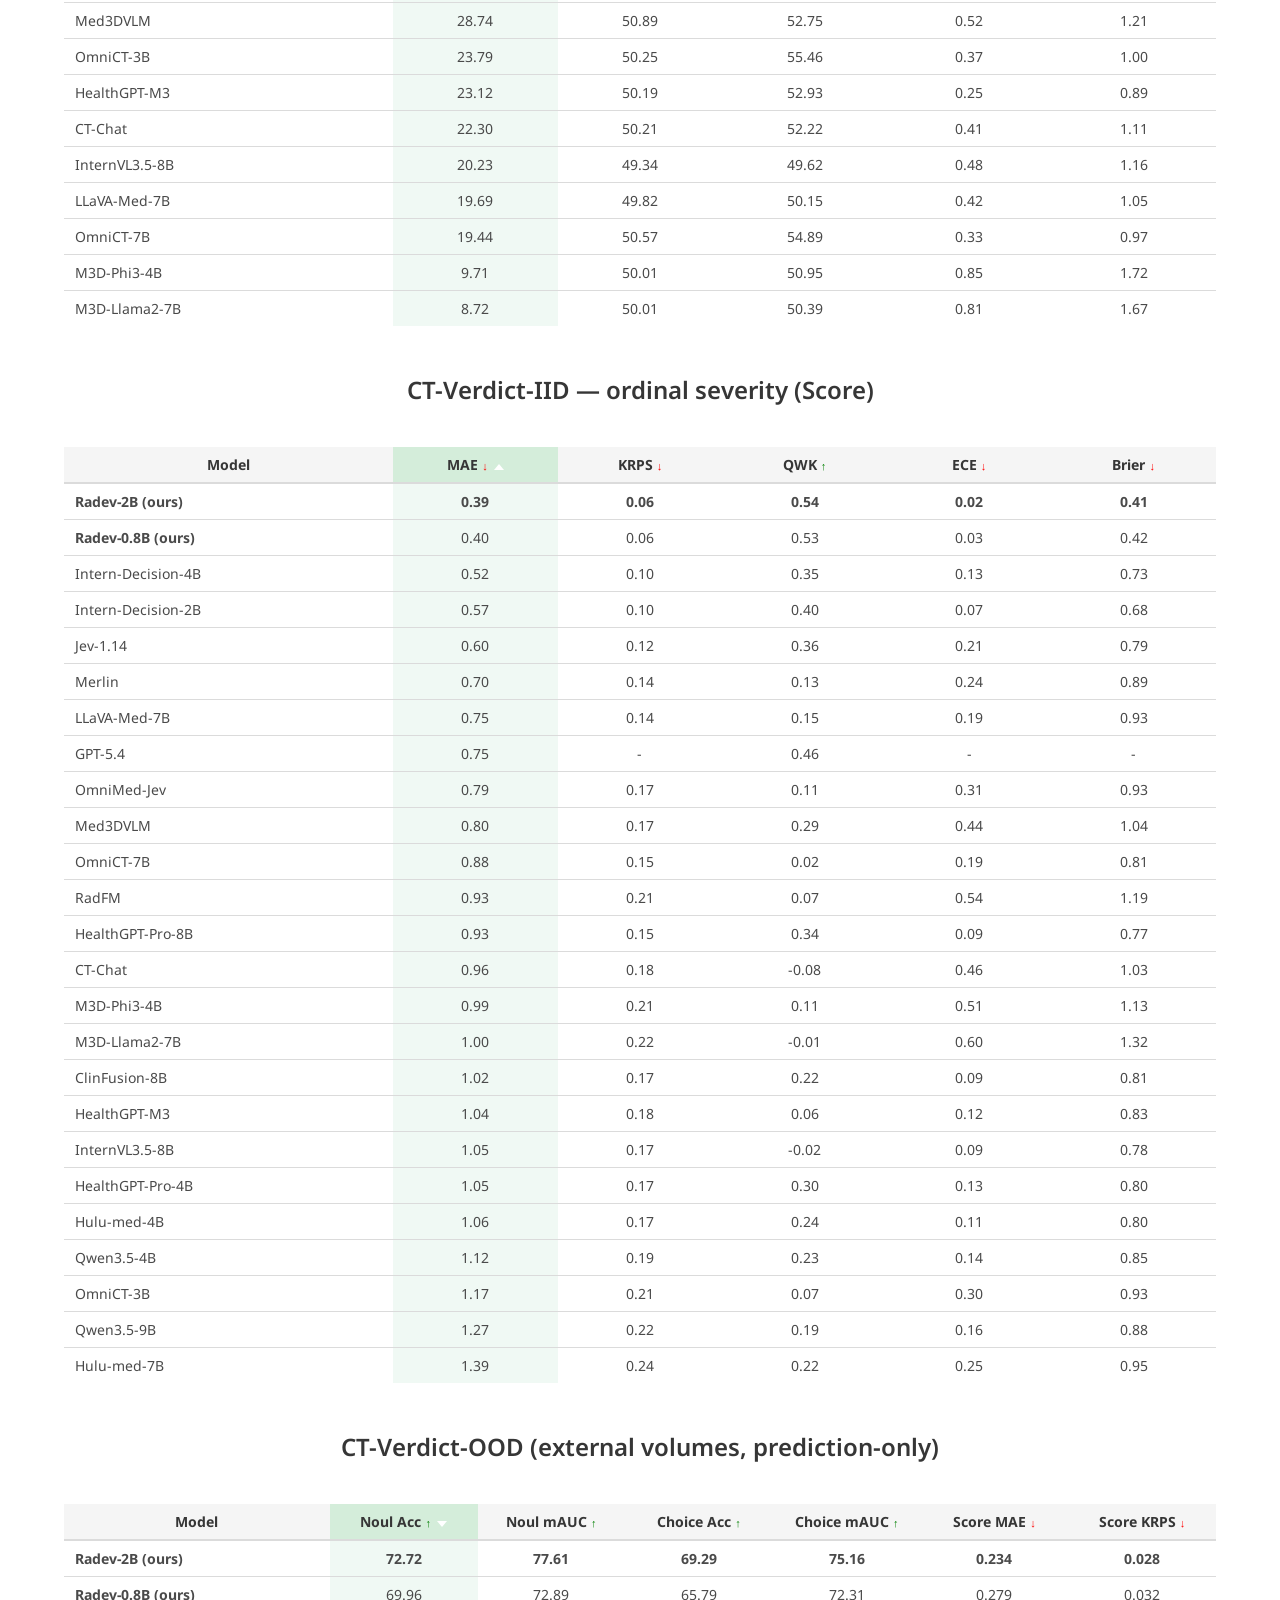
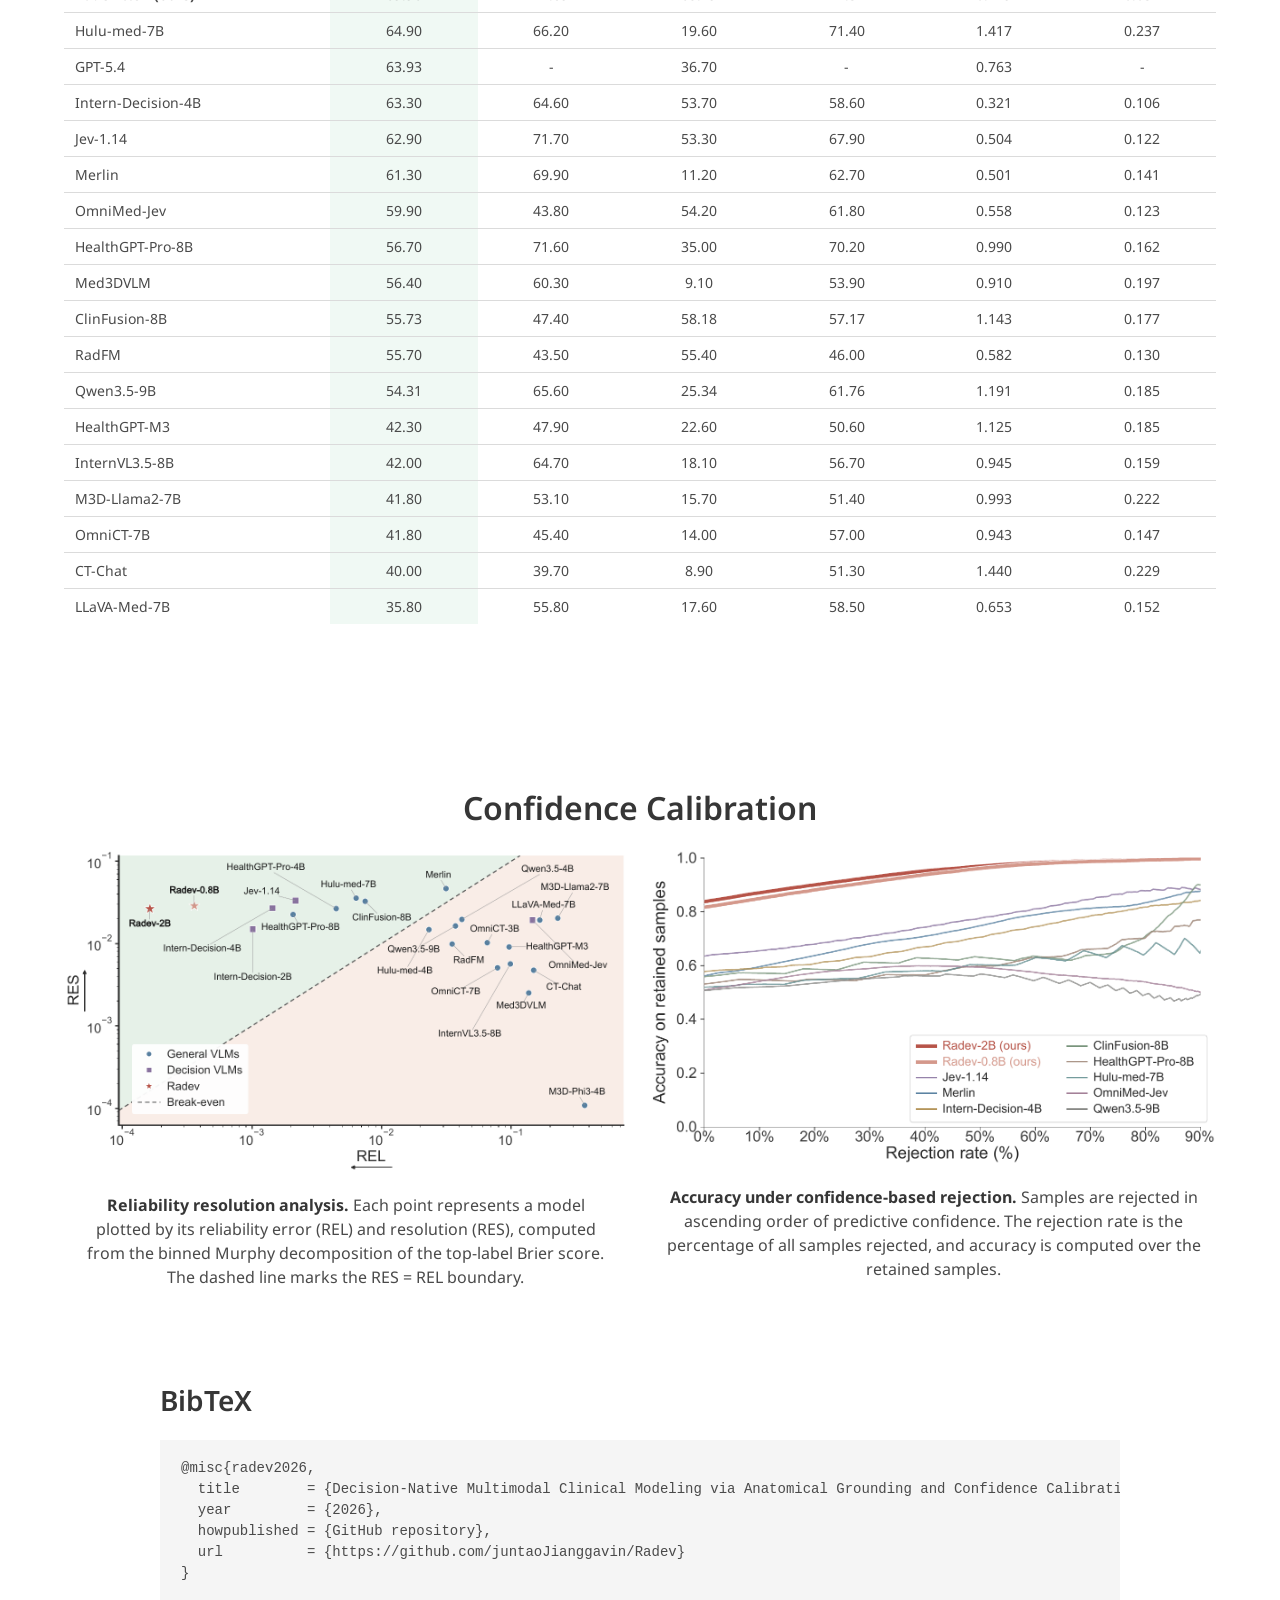
==== commit 8b176722: "Radev: correct author affiliations and 6/6/2 layout; Updates dated 2026-11-24, models released after" ====
--- a/projects/Radev/index.html
+++ b/projects/Radev/index.html
@@ -264,15 +264,15 @@
             <span class="author-block">Juntao Jiang<sup>*1,2</sup>,</span>
             <span class="author-block">Wenqi Zhong<sup>*2,3,1</sup>,</span>
             <span class="author-block"><a href="https://gyguo.github.io/">Guangyu Guo</a><sup>*2,3,1</sup>,</span>
-            <span class="author-block">Dexia Chen<sup>2,3</sup>,</span>
-            <span class="author-block">Yilong Hu<sup>2,3</sup>,</span>
-            <span class="author-block"><a href="https://scholar.google.com/citations?user=5kJ22ZMAAAAJ">Yunhao Bai</a><sup>2,4</sup>,</span>
-            <span class="author-block"><a href="https://scholar.google.com/citations?user=yoY2un8AAAAJ">Zhenyu Yi</a><sup>5</sup>,</span>
+            <span class="author-block">Dexia Chen<sup>2</sup>,</span>
+            <span class="author-block">Yilong Hu<sup>2</sup>,</span>
+            <span class="author-block"><a href="https://scholar.google.com/citations?user=5kJ22ZMAAAAJ">Yunhao Bai</a><sup>2,4</sup>,</span><br>
+            <span class="author-block"><a href="https://scholar.google.com/citations?user=yoY2un8AAAAJ">Zhenyu Yi</a><sup>2,5</sup>,</span>
             <span class="author-block"><a href="https://scholar.google.com/citations?user=qirP1UIAAAAJ">Jianwei Xu</a><sup>2,3,1</sup>,</span>
-            <span class="author-block"><a href="https://cwmok.github.io/">Tony C. W. MOK</a><sup>2,3,1</sup>,</span>
+            <span class="author-block"><a href="https://cwmok.github.io/">Tony C. W. MOK</a><sup>2</sup>,</span>
             <span class="author-block">Muxuan Gao<sup>1</sup>,</span>
             <span class="author-block"><a href="https://fabiozhang0722.github.io/">Ling Zhang</a><sup>2</sup>,</span>
-            <span class="author-block"><a href="https://april.zju.edu.cn/team/dr-yong-liu/">Yong Liu</a><sup>1</sup>,</span>
+            <span class="author-block"><a href="https://april.zju.edu.cn/team/dr-yong-liu/">Yong Liu</a><sup>1</sup>,</span><br>
             <span class="author-block"><a href="https://zhangzjn.github.io/">Jiangning Zhang</a><sup>&dagger;1</sup>,</span>
             <span class="author-block"><a href="https://ericzw.github.io/">Zhongwei Qiu</a><sup>&dagger;2,3,1</sup></span>
           </div>
@@ -355,8 +355,8 @@
         <div class="content has-text-justified">
           <h2 class="title is-3">Updates</h2>
           <ul>
-            <li><strong>[2026-11]</strong> The CT-Verdict benchmark and the training and evaluation code are released.</li>
-            <li><strong>[2026-11]</strong> Radev-0.8B and Radev-2B checkpoints are announced and will be released within one week.</li>
+            <li><strong>[2026-11-24]</strong> The CT-Verdict benchmark and the training and evaluation code are released.</li>
+            <li><strong>[2026-11-24]</strong> Radev-0.8B and Radev-2B checkpoints are announced and will be released as soon as possible after review.</li>
           </ul>
         </div>
       </div>
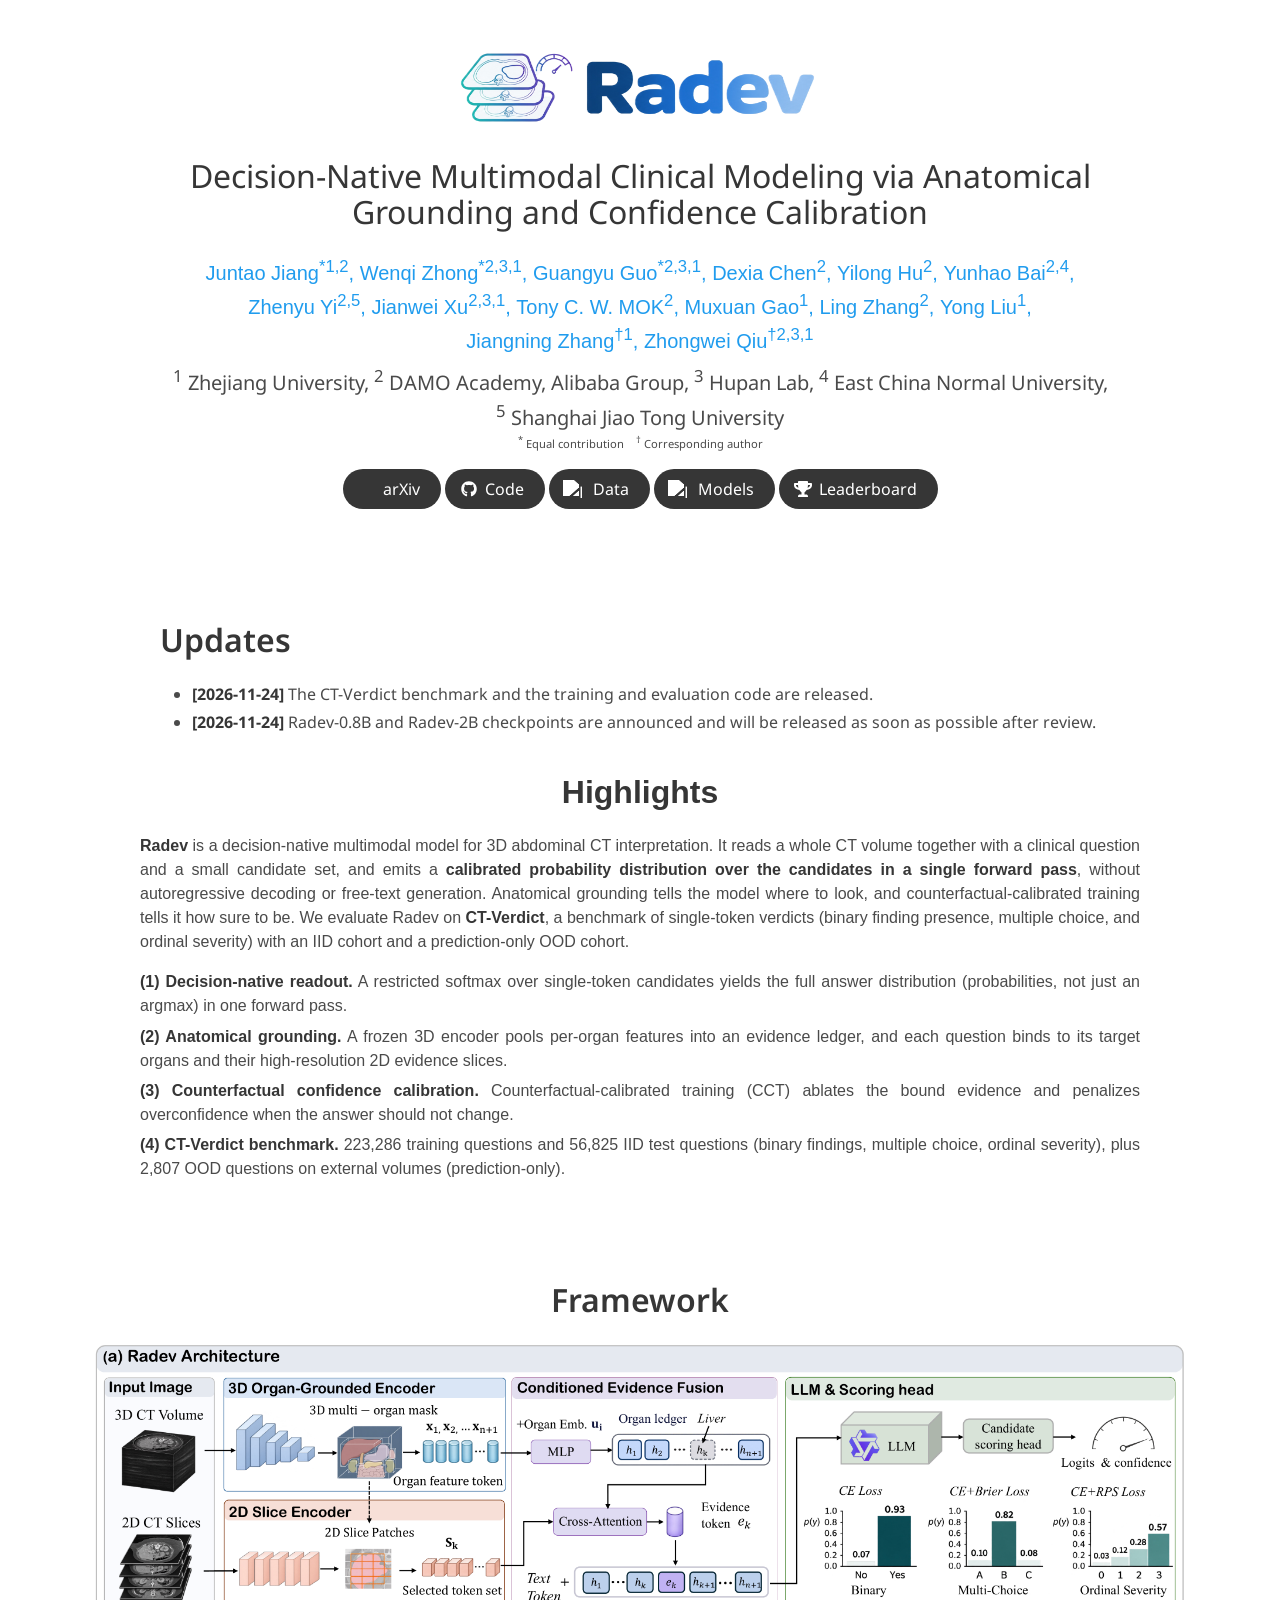
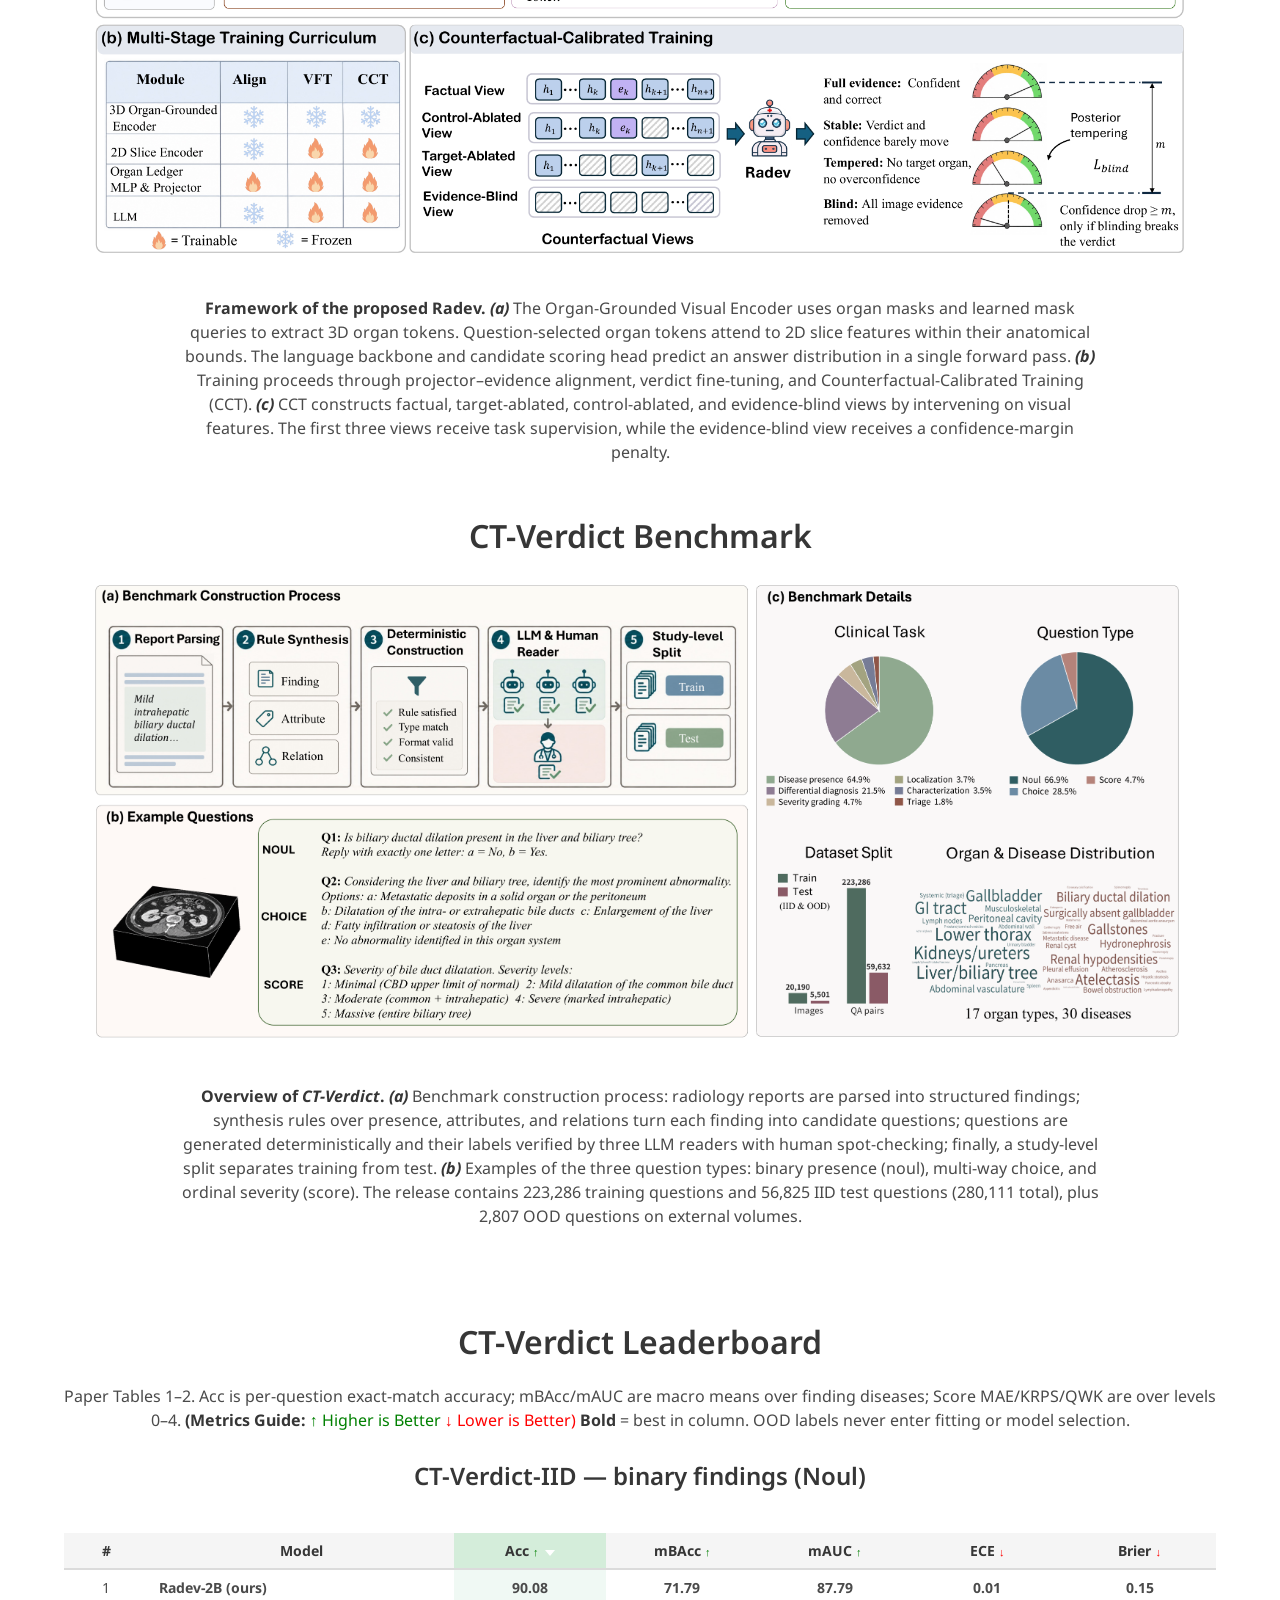
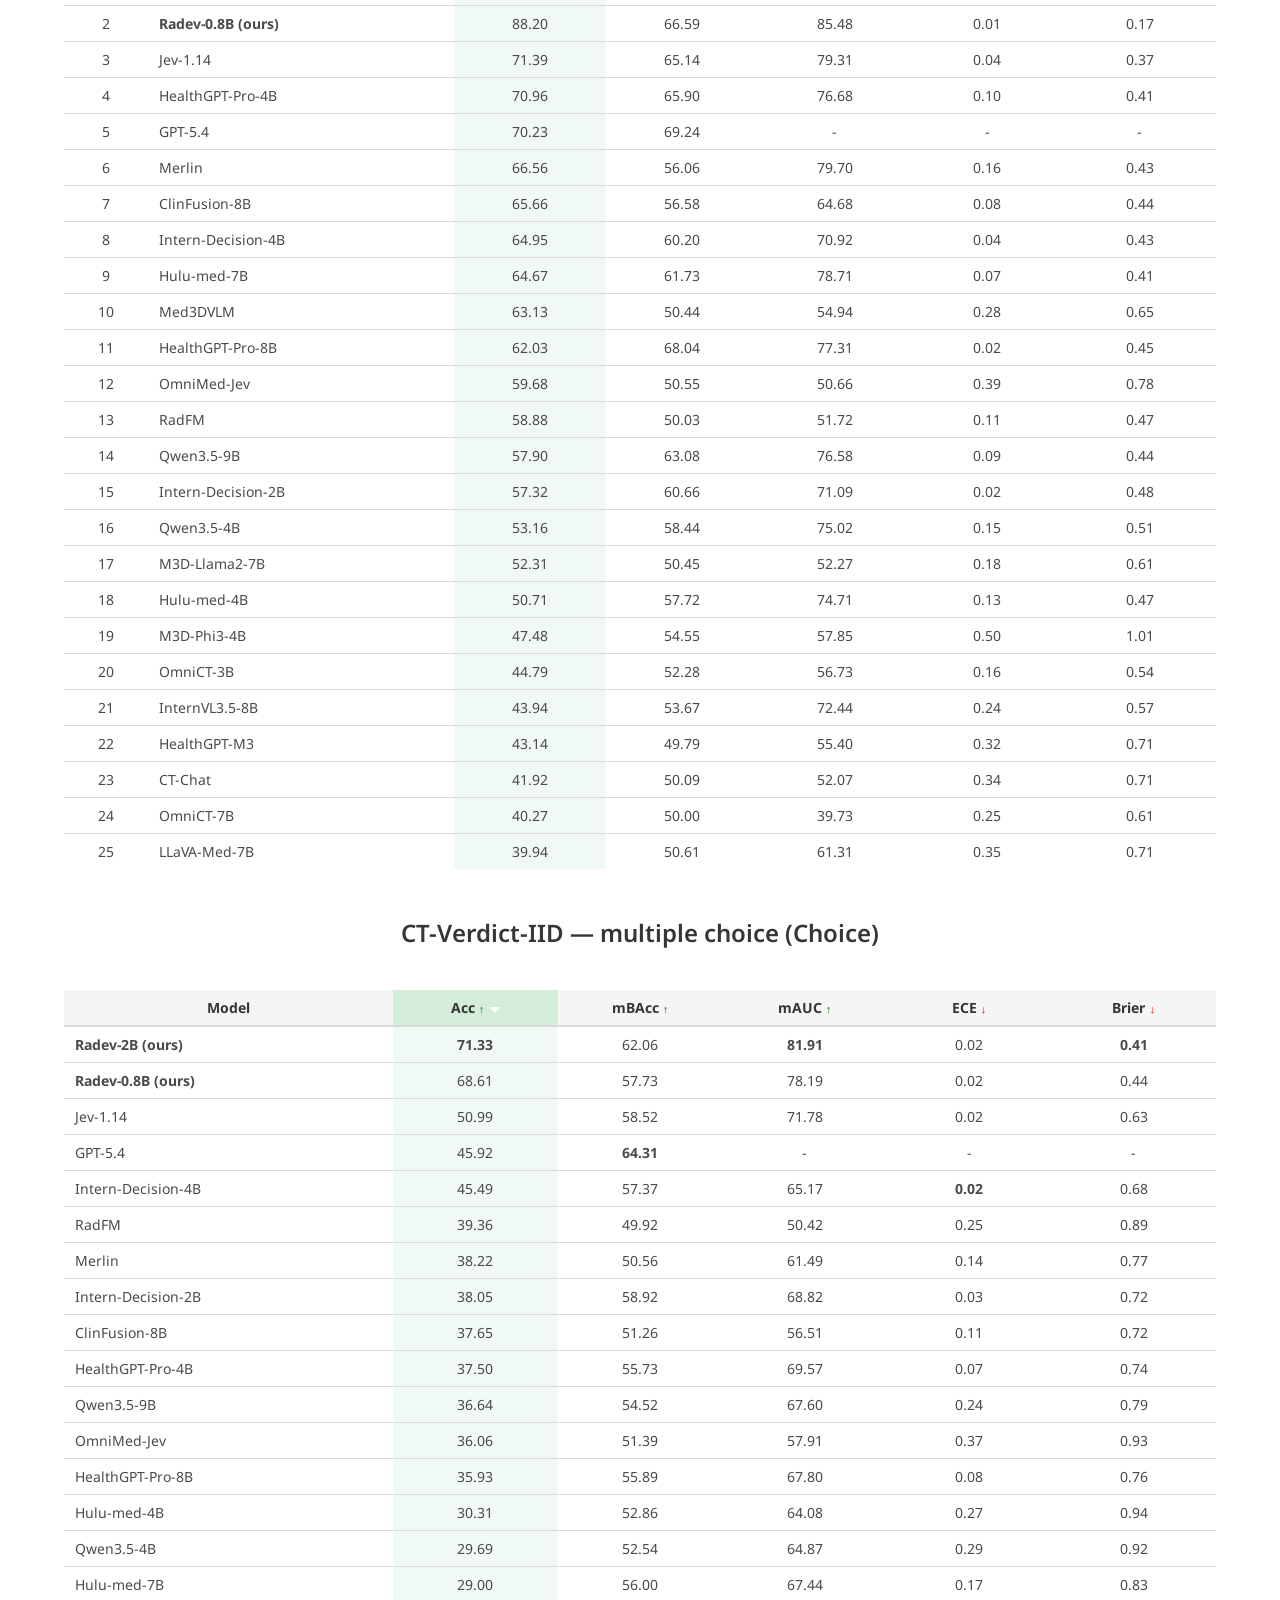
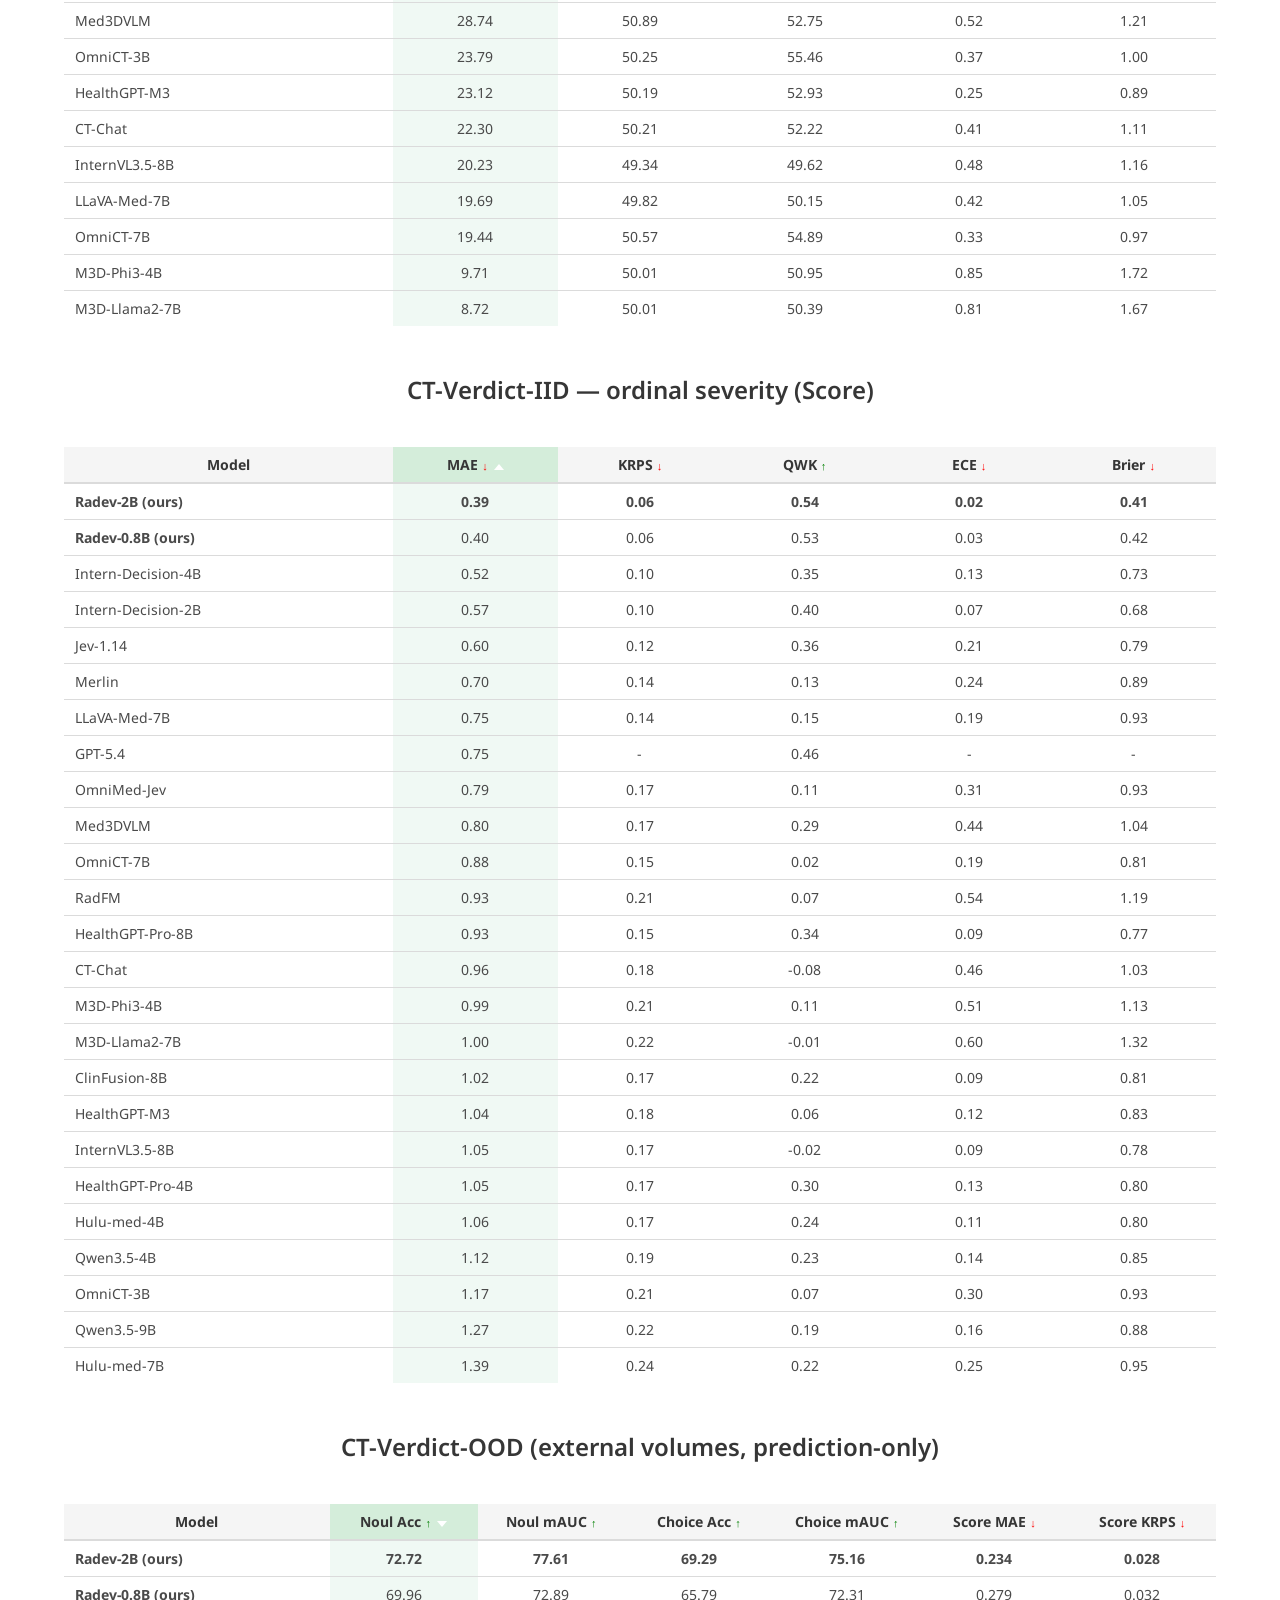
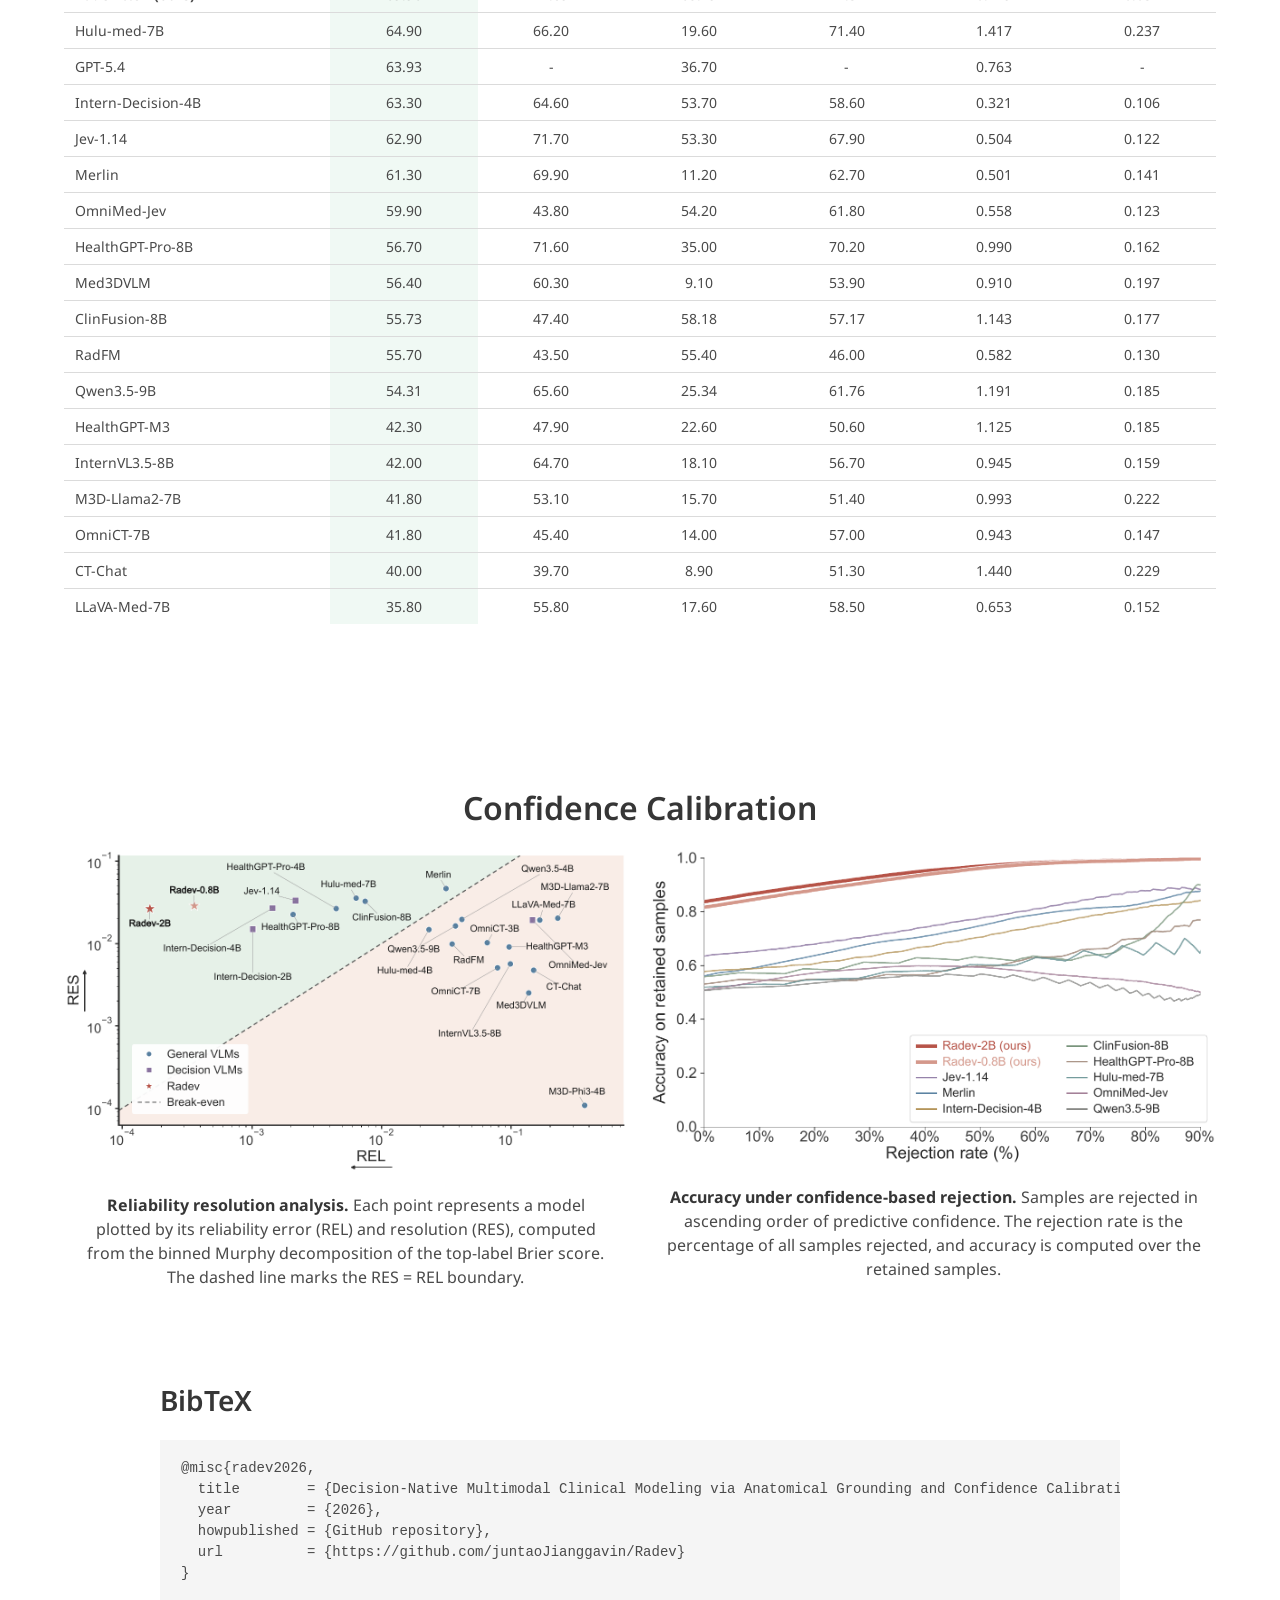
==== commit 46457528: "Radev: restore CT-slice logo (drop ring); CT-slice favicon" ====
--- a/projects/Radev/index.html
+++ b/projects/Radev/index.html
@@ -257,7 +257,7 @@
       <div class="columns is-centered">
         <div class="column has-text-centered">
 <h1 class="title is-1 publication-title">
-  <img src="static/images/logo_ring.png" alt="Radev" style="height: 1.8em; vertical-align: middle;">
+  <img src="static/images/logo.png" alt="Radev" style="height: 1.8em; vertical-align: middle;">
 </h1>
           <h1 class="title is-3" style="font-weight: normal;">Decision-Native Multimodal Clinical Modeling via Anatomical Grounding and Confidence Calibration</h1>
           <div class="is-size-5 publication-authors">
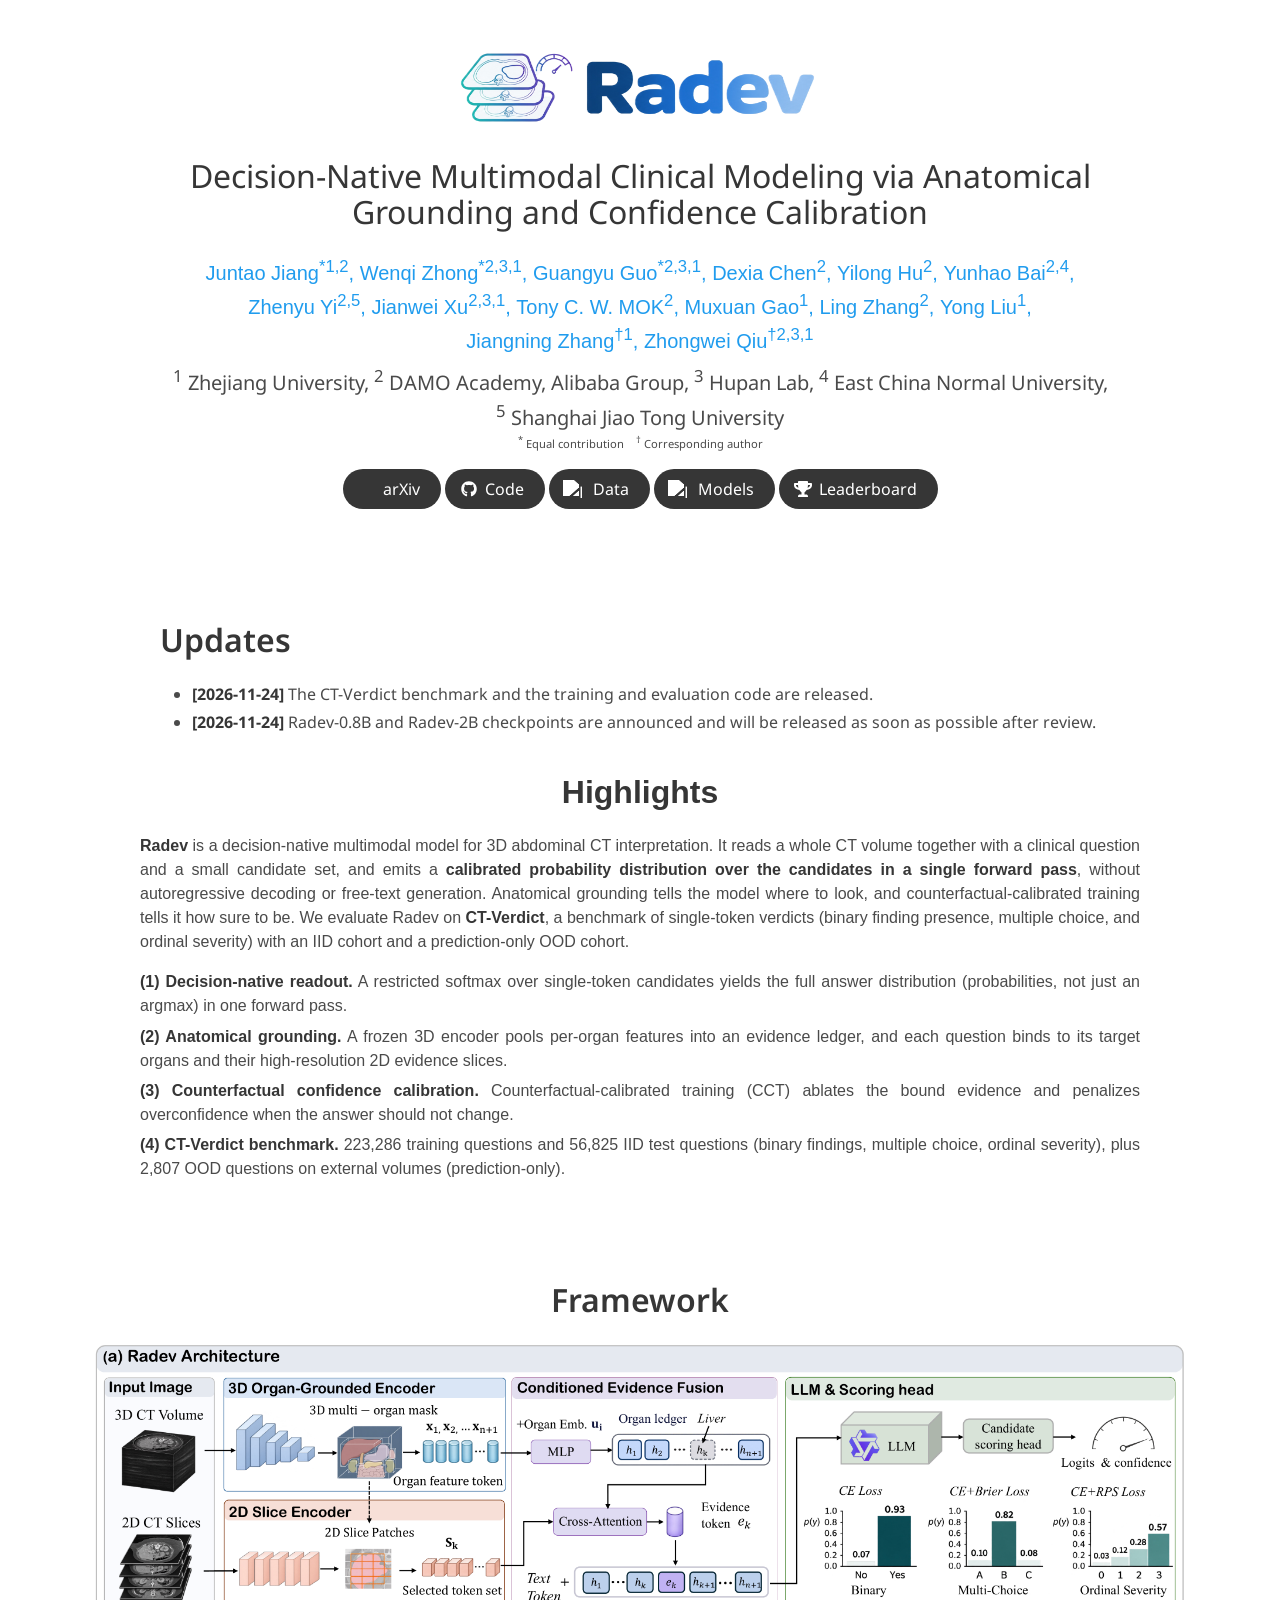
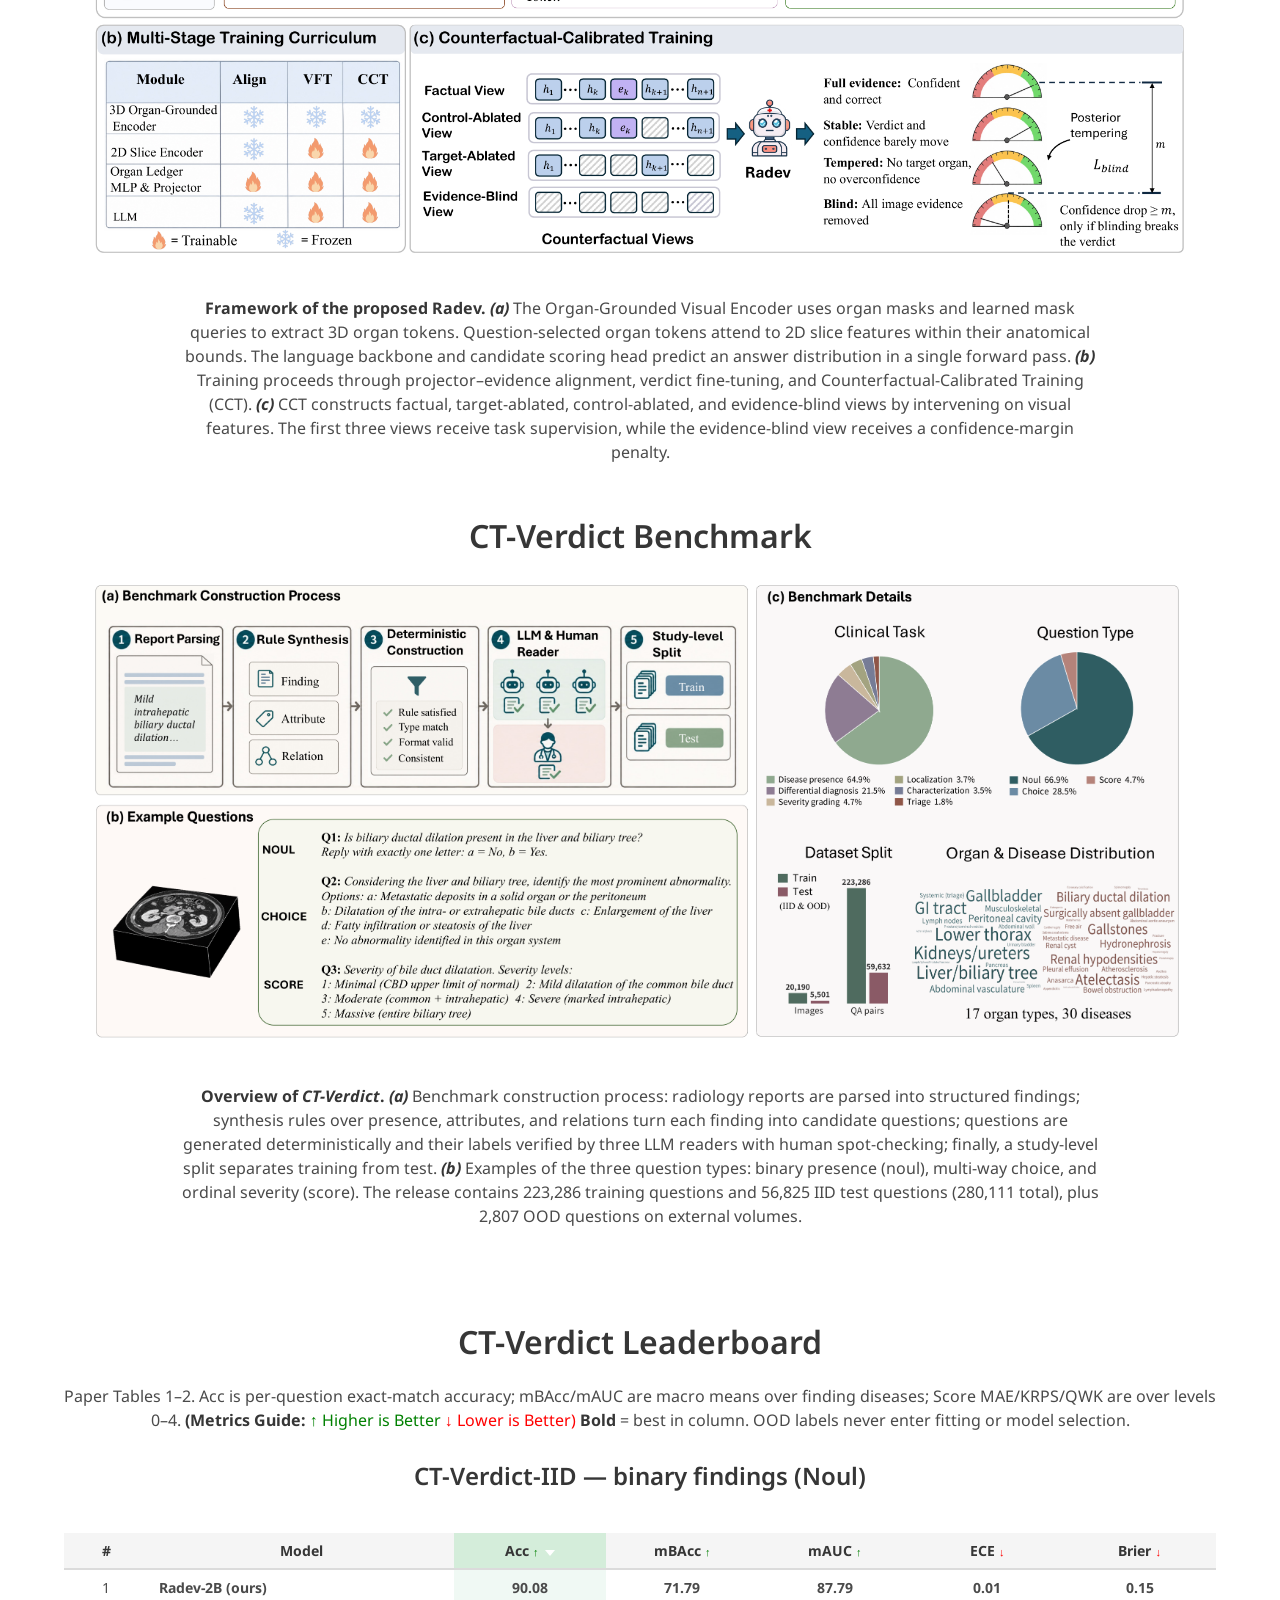
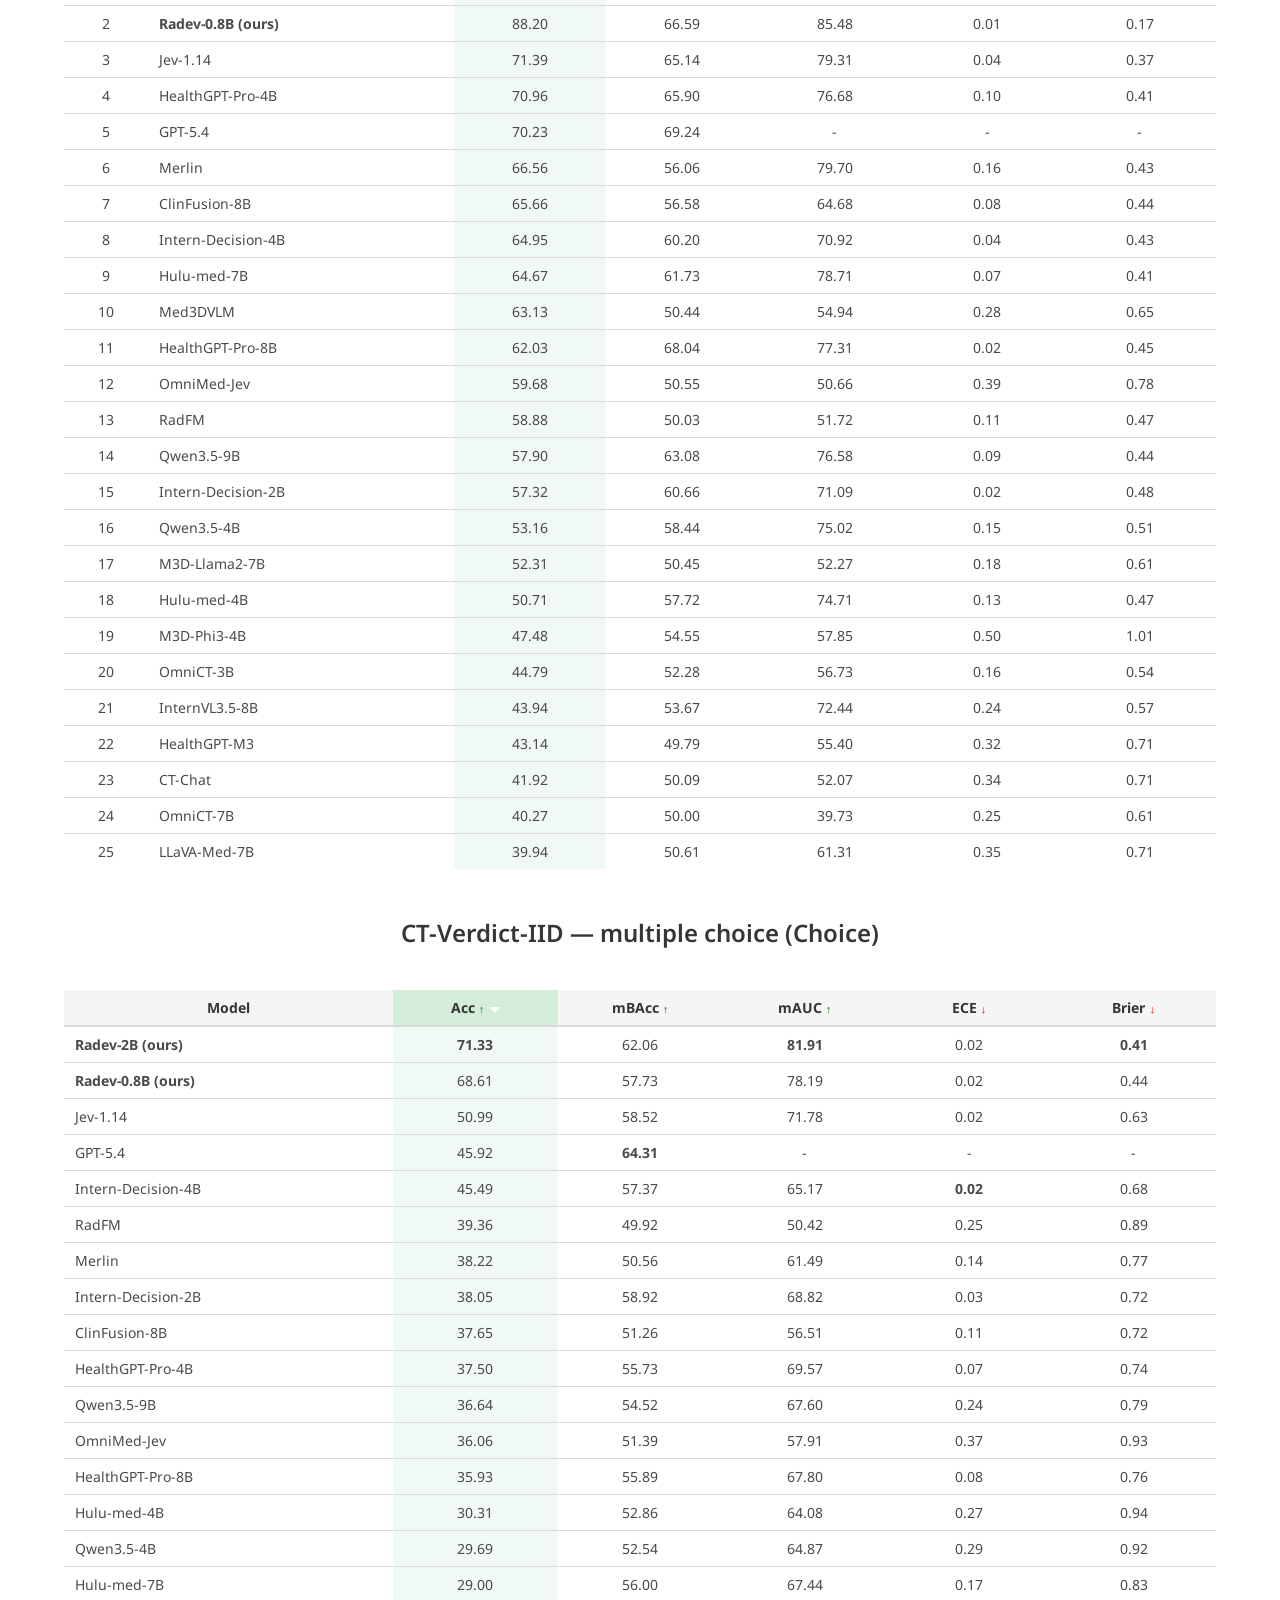
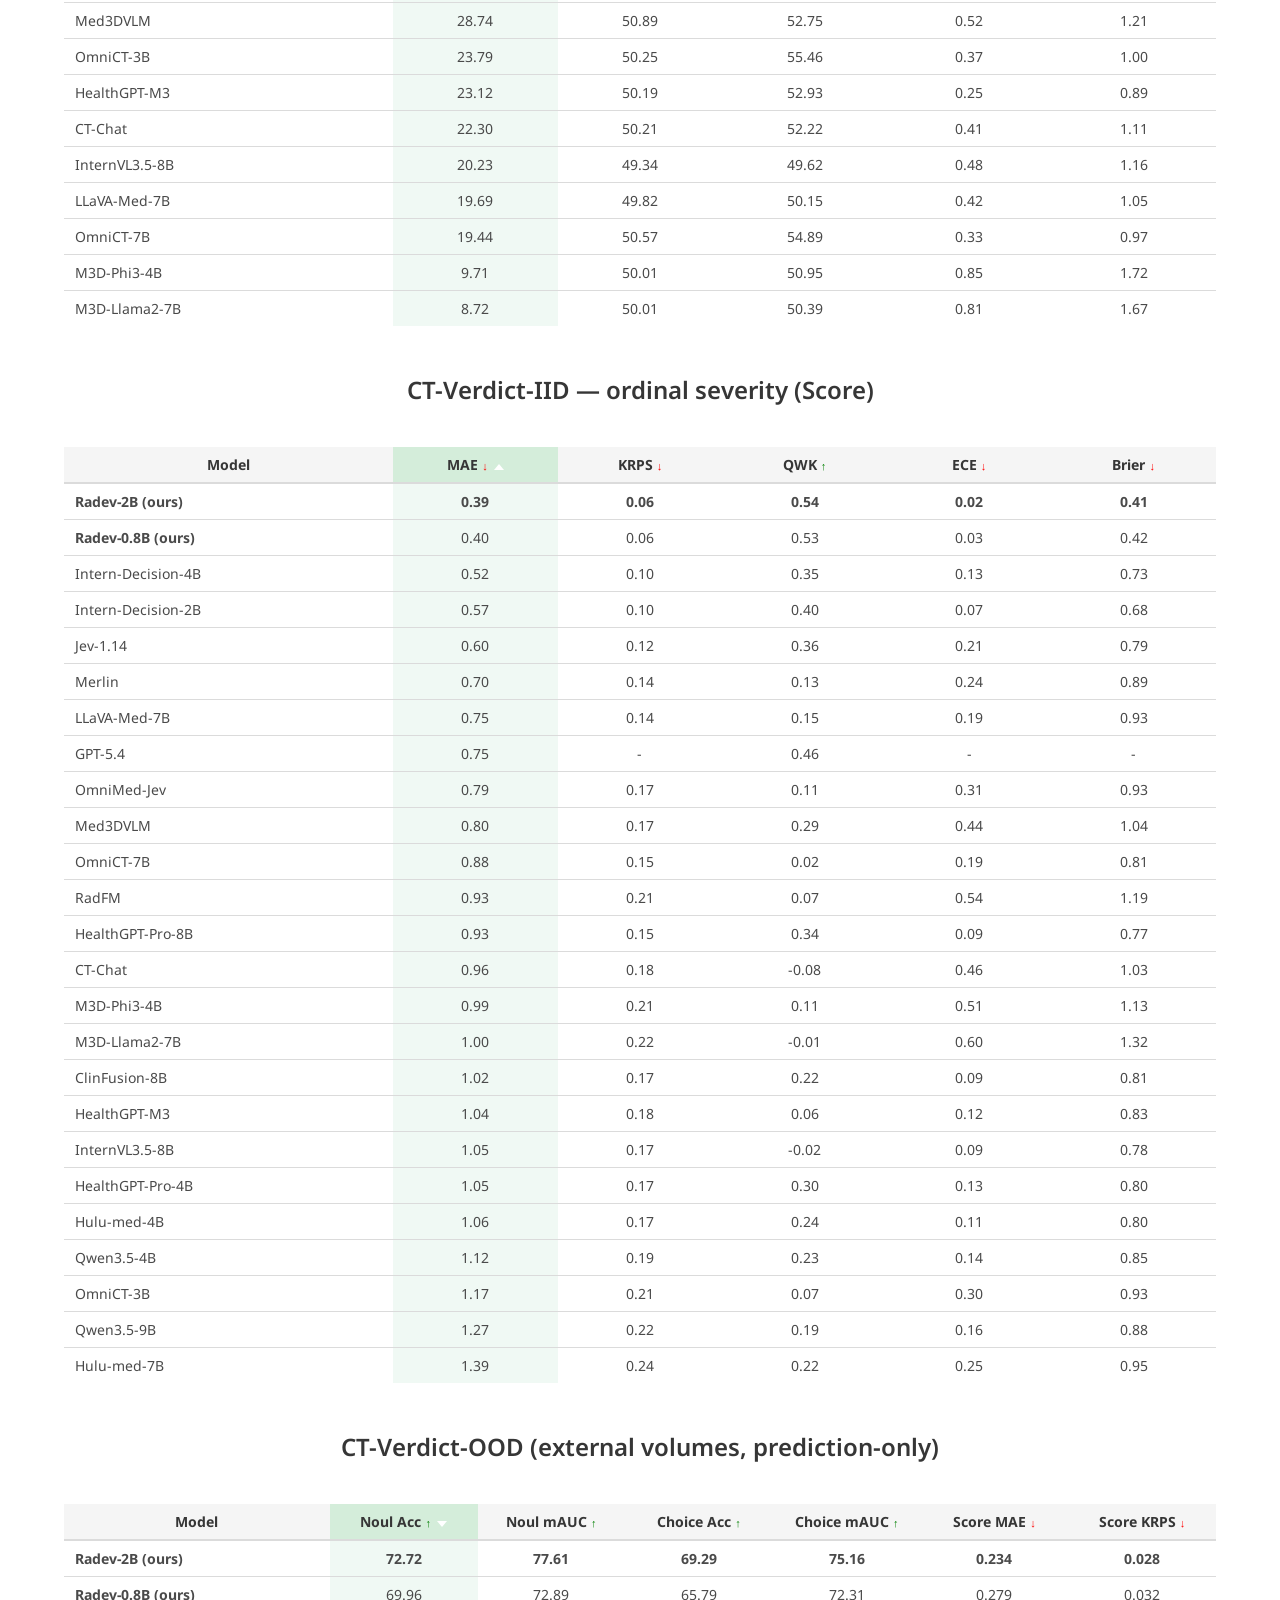
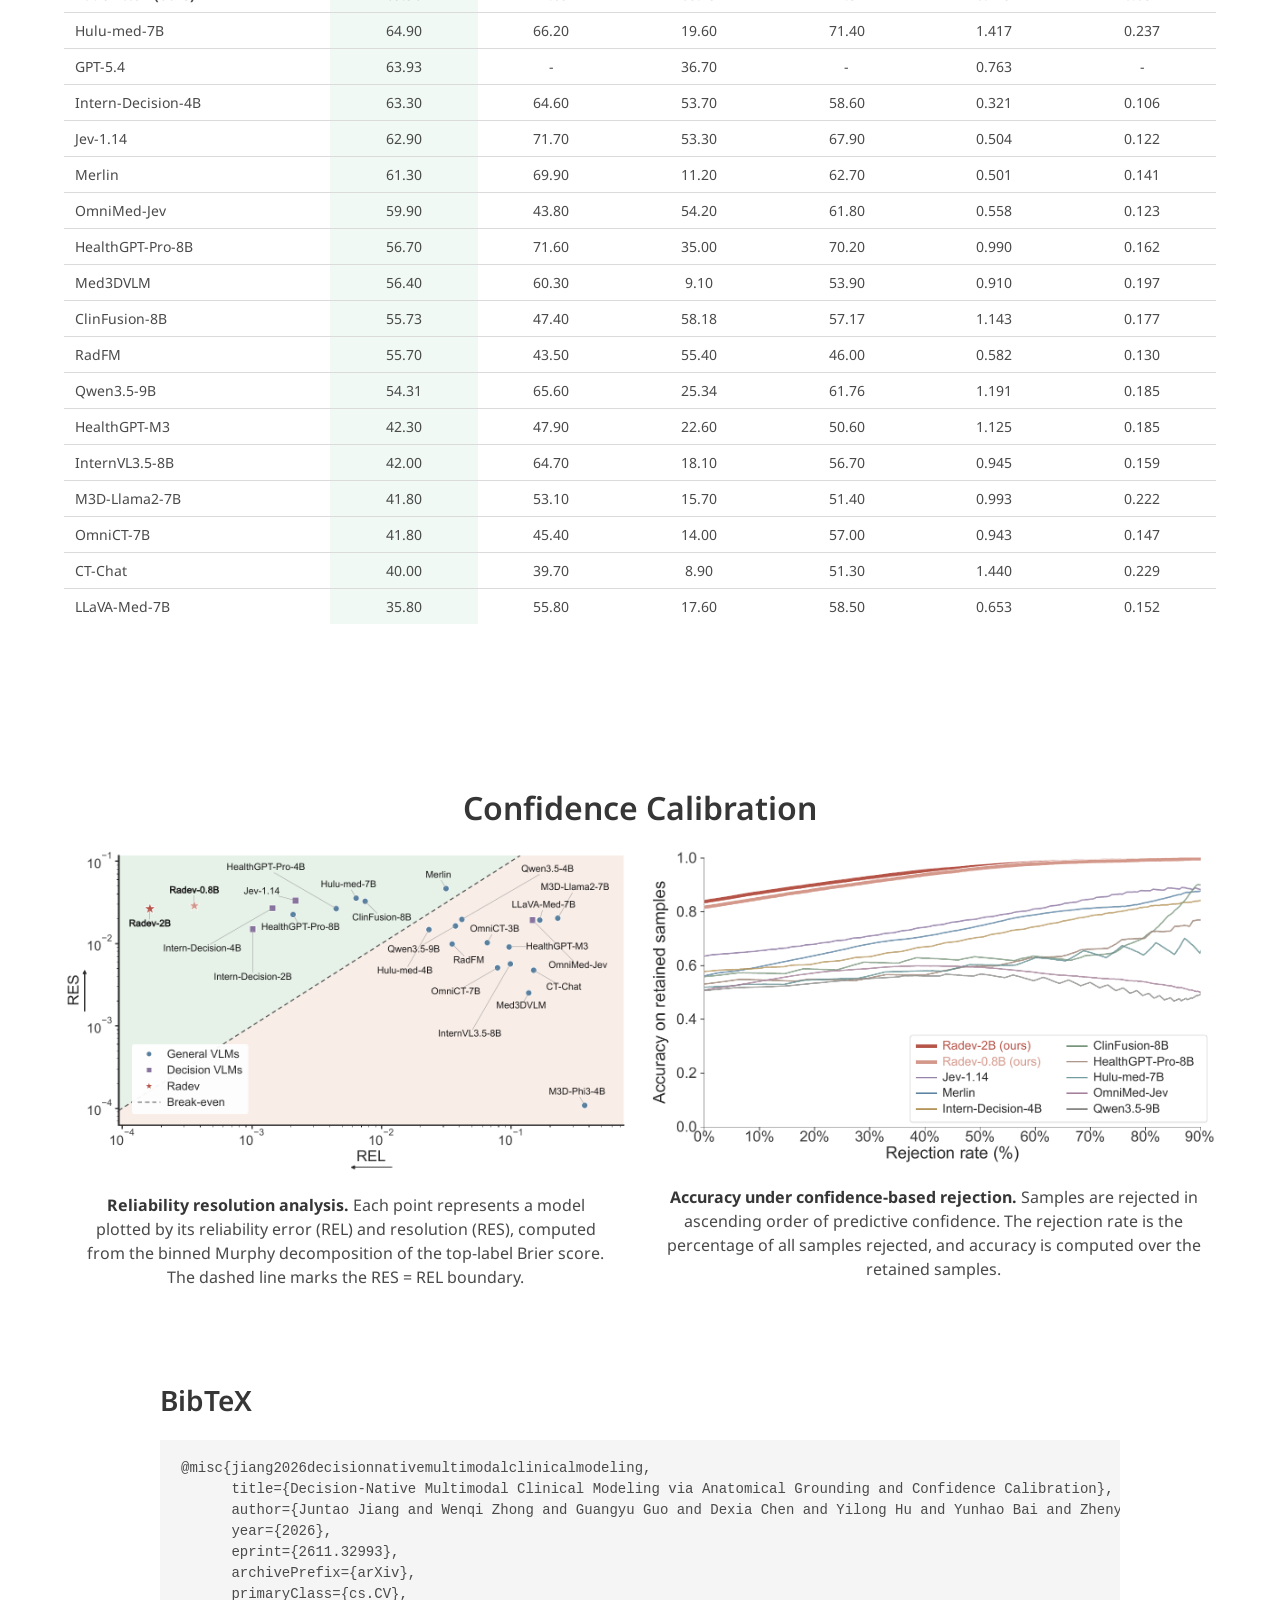
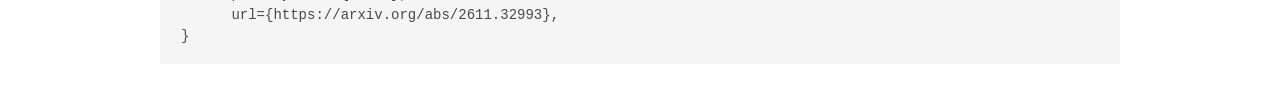
==== commit 676423fe: "Radev: update citation to arXiv 2611.32993 bibtex" ====
--- a/projects/Radev/index.html
+++ b/projects/Radev/index.html
@@ -678,11 +678,14 @@
   <section class="section" id="BibTeX">
   <div class="container is-max-desktop content">
     <h2 class="title">BibTeX</h2>
-    <pre><code>@misc{radev2026,
-  title        = {Decision-Native Multimodal Clinical Modeling via Anatomical Grounding and Confidence Calibration},
-  year         = {2026},
-  howpublished = {GitHub repository},
-  url          = {https://github.com/juntaoJianggavin/Radev}
+    <pre><code>@misc{jiang2026decisionnativemultimodalclinicalmodeling,
+      title={Decision-Native Multimodal Clinical Modeling via Anatomical Grounding and Confidence Calibration},
+      author={Juntao Jiang and Wenqi Zhong and Guangyu Guo and Dexia Chen and Yilong Hu and Yunhao Bai and Zhenyu Yi and Jianwei Xu and Tony C. W. Mok and Muxuan Gao and Ling Zhang and Yong Liu and Jiangning Zhang and Zhongwei Qiu},
+      year={2026},
+      eprint={2611.32993},
+      archivePrefix={arXiv},
+      primaryClass={cs.CV},
+      url={https://arxiv.org/abs/2611.32993},
 }</code></pre>
   </div>
 </section>
